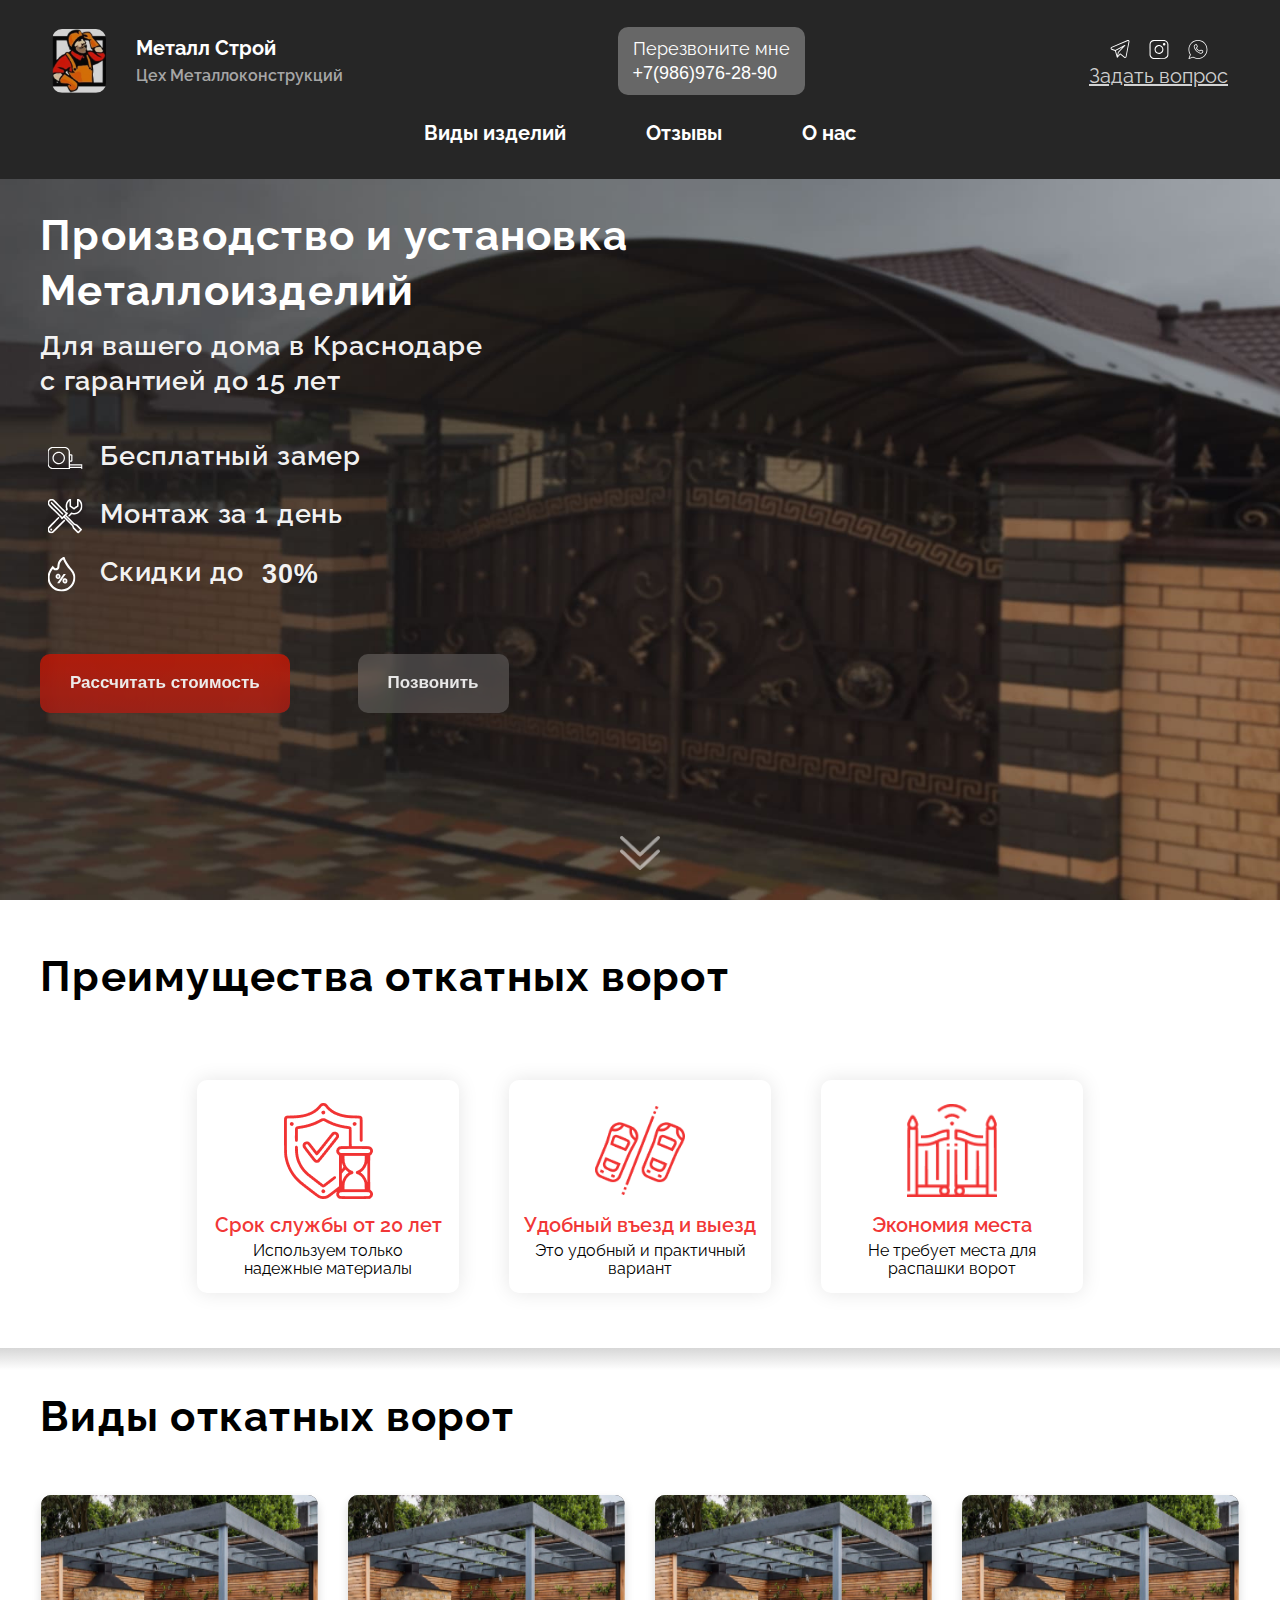
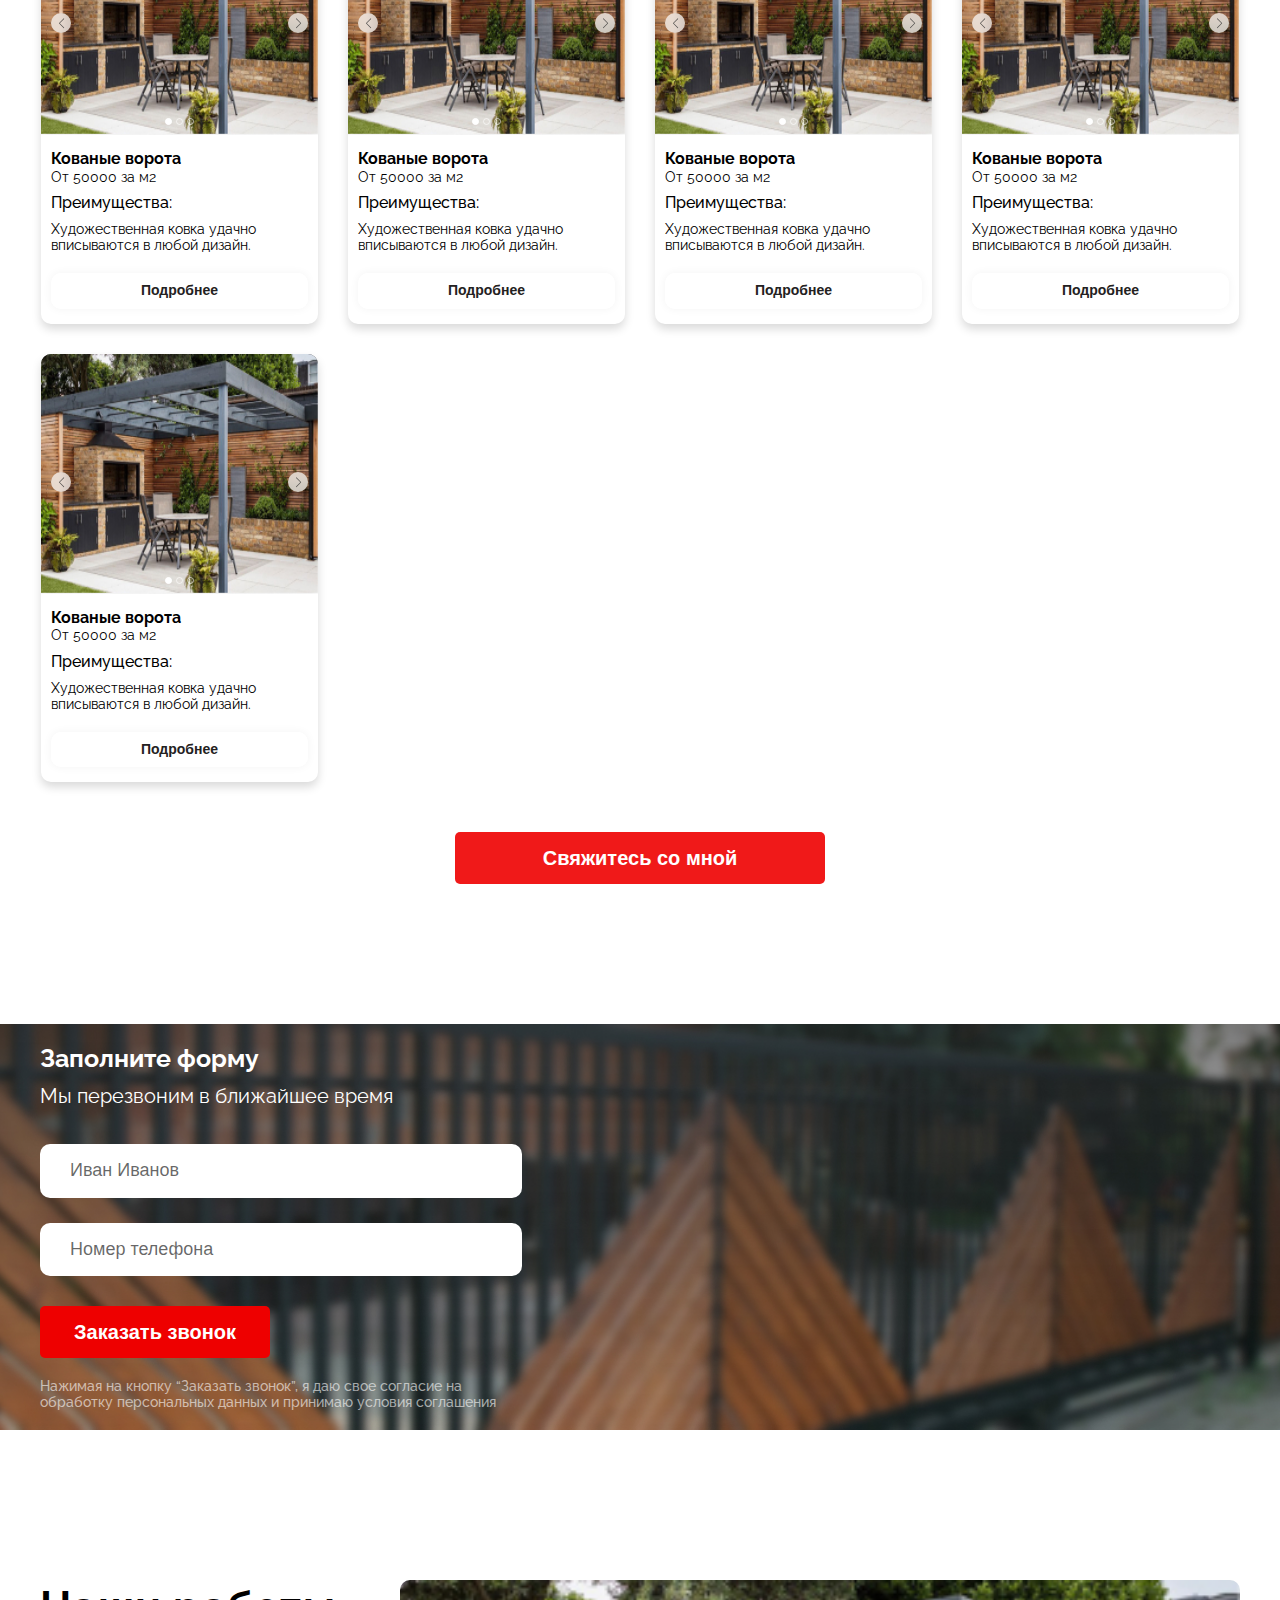
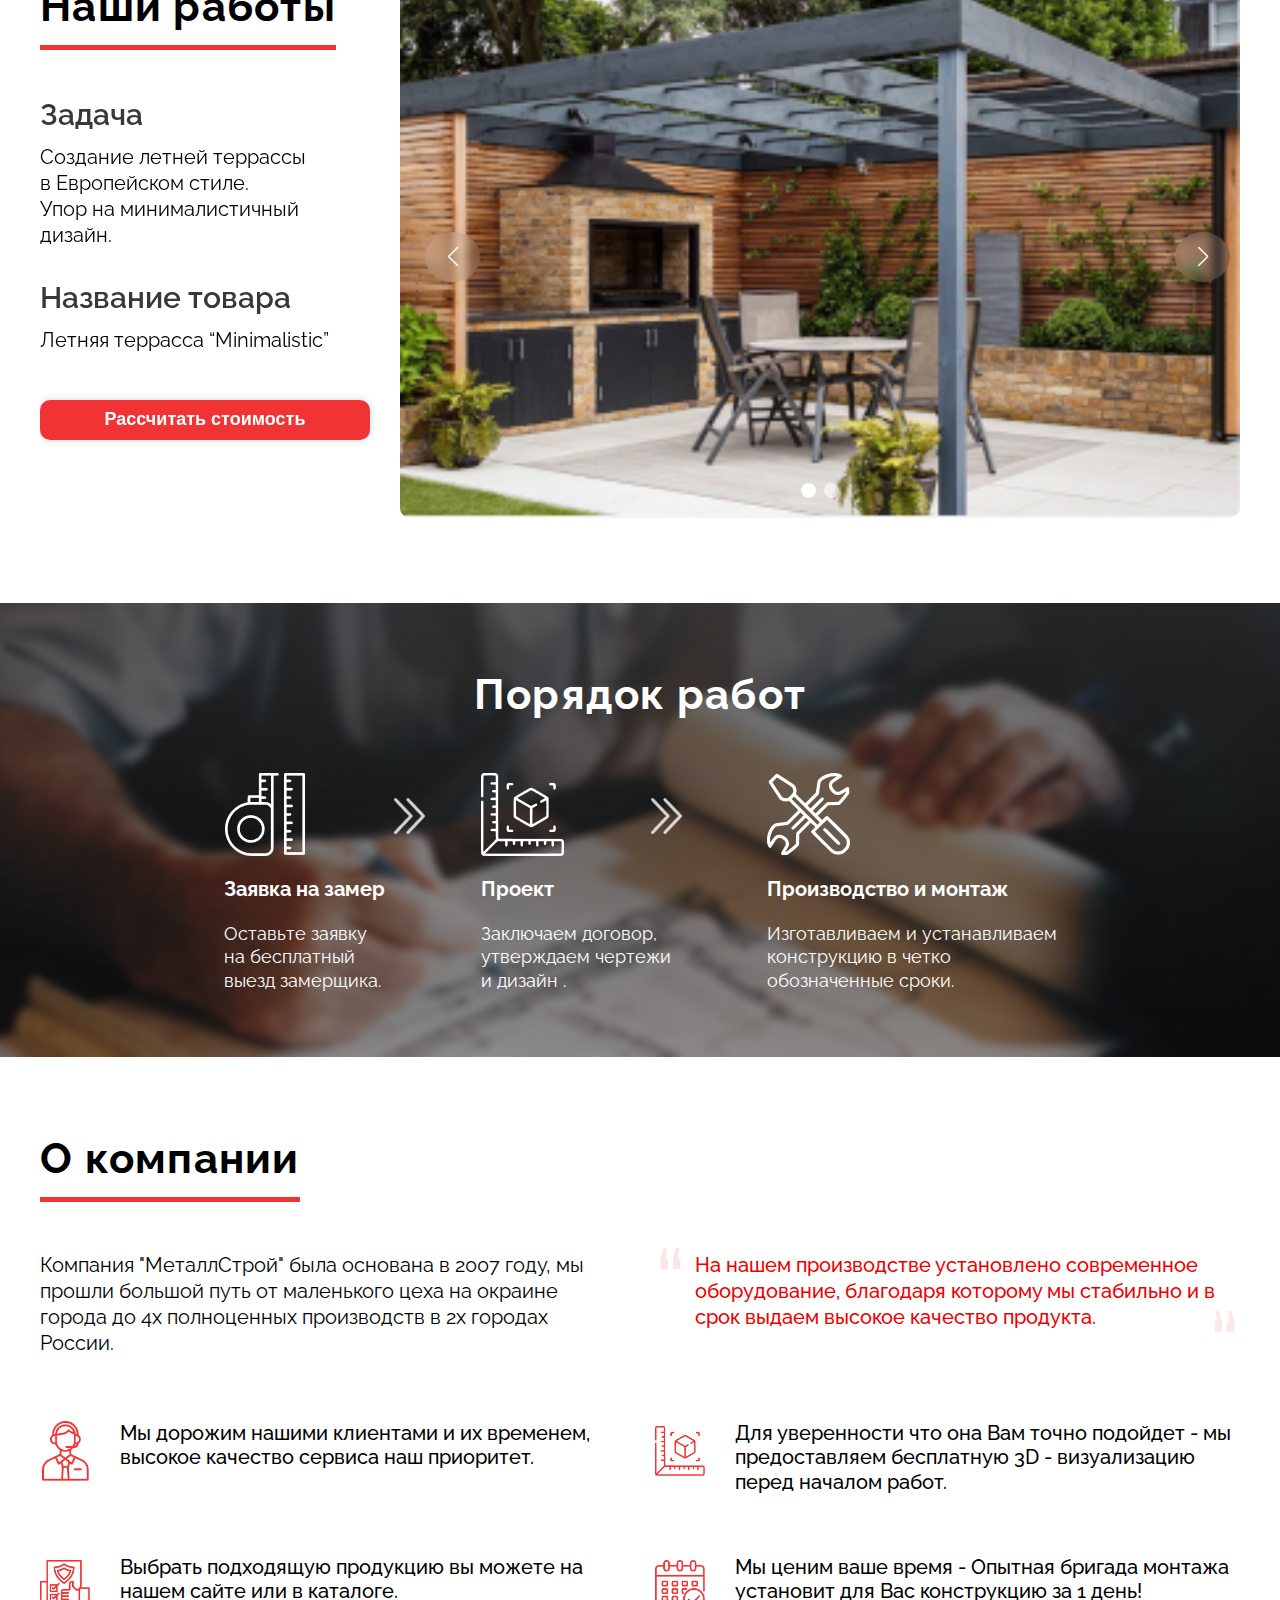
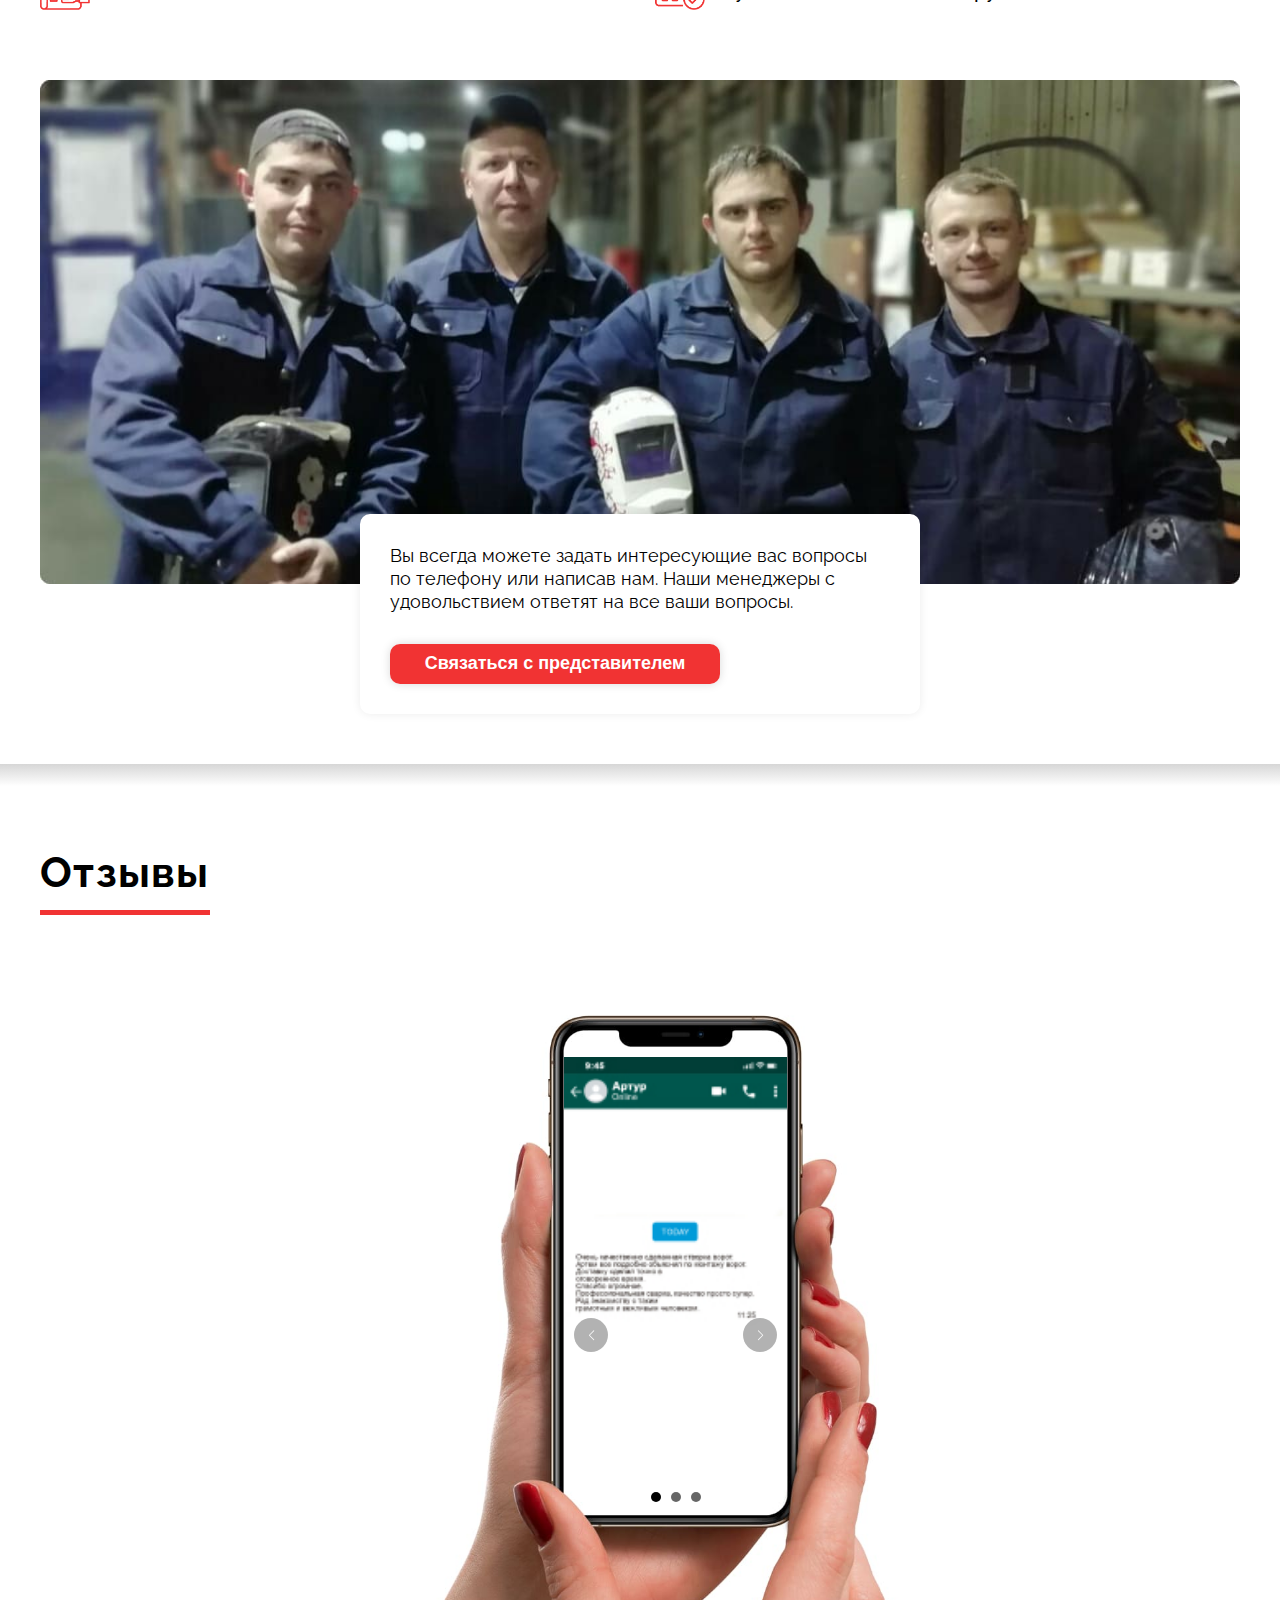
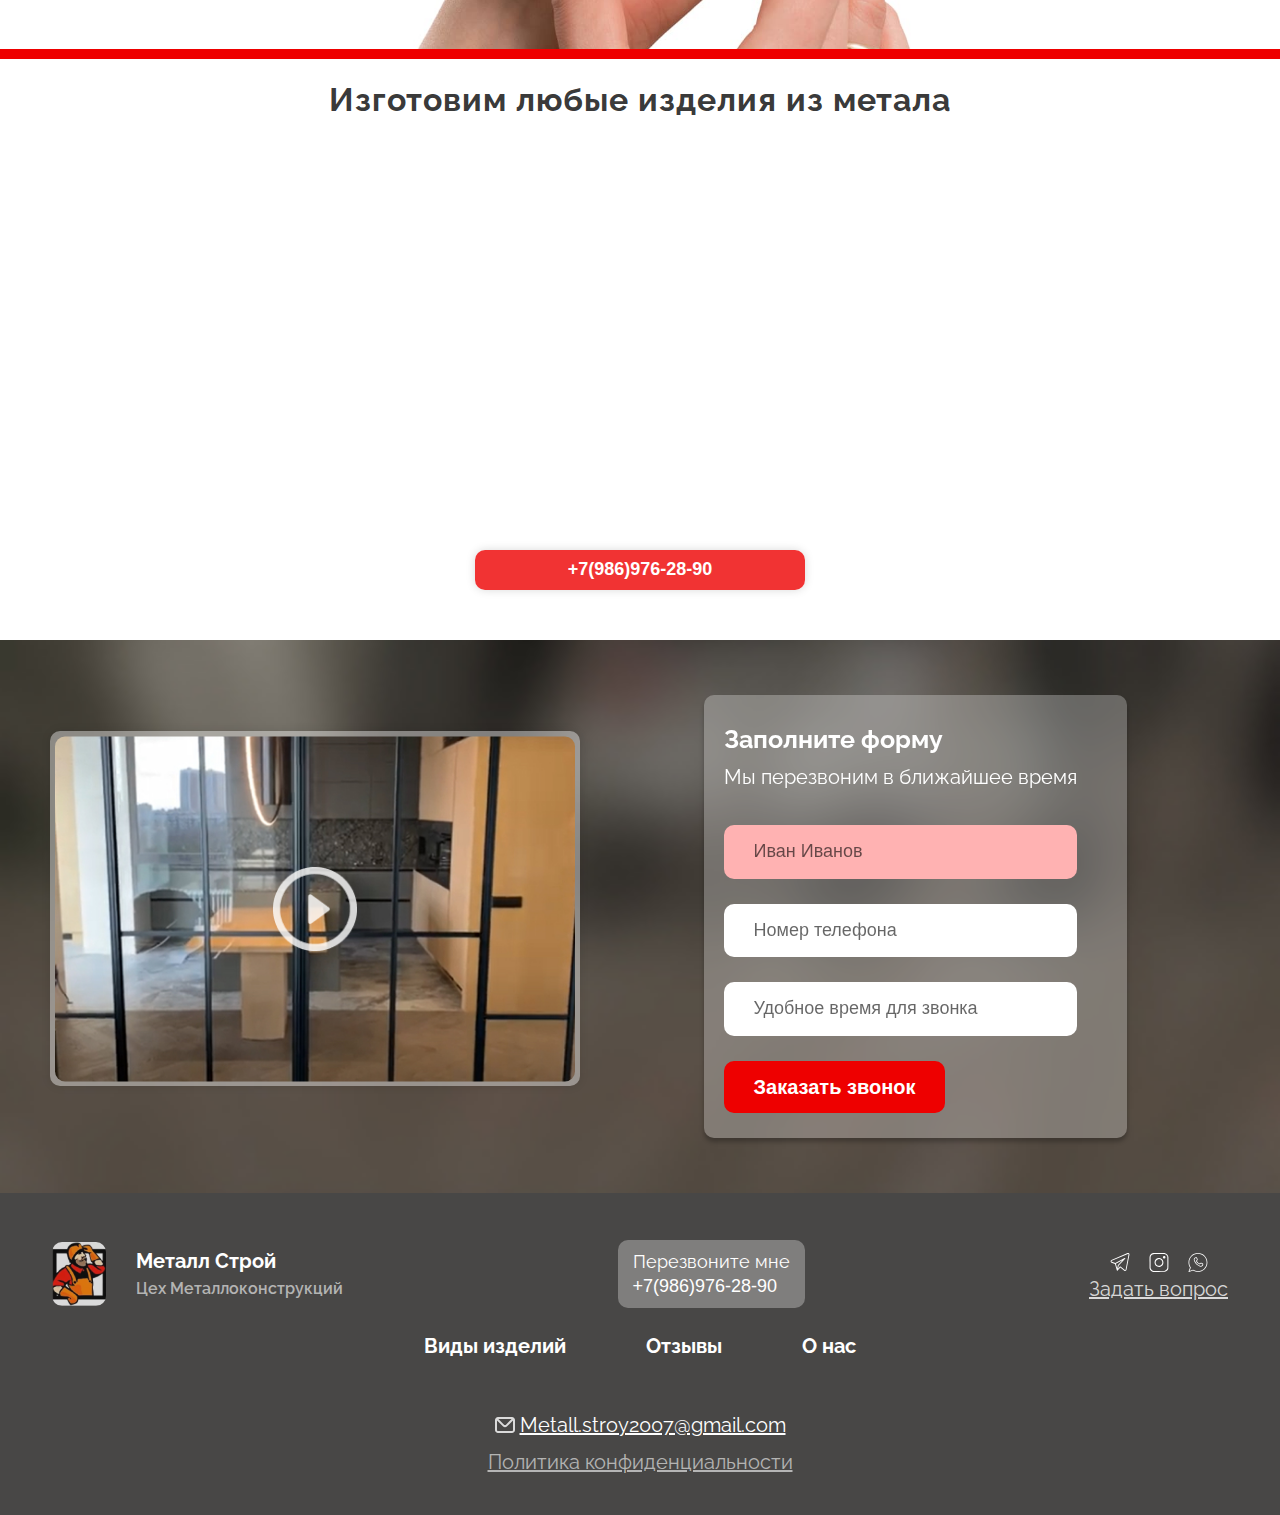
==== secondary.html @ 180f5c26 "seondary page layout; prefixes for all brawsers; @support for backdrop-filter" ====
<!DOCTYPE html>
<html lang="ru">

<head>
    <meta charset="UTF-8">
    <meta http-equiv="X-UA-Compatible" content="IE=edge">
    <meta name="viewport" content="width=device-width, initial-scale=1.0">
    <title>Откатные ворота | Цех Металлоконструкций </title>
    <link rel="preconnect" href="https://fonts.googleapis.com">
    <link rel="preconnect" href="https://fonts.gstatic.com" crossorigin>
    <link href="https://fonts.googleapis.com/css2?family=Raleway:wght@400;500;600;700&display=swap" rel="stylesheet">
    <link rel="stylesheet" href="styles/app.css">
    <link rel="stylesheet" href="styles/swiper-bundle.min.css">
    <link rel="stylesheet" href="styles/slider.css">
    <link rel="stylesheet" href="styles/mobile.css" media="screen and (min-width:476px)">
    <link rel="stylesheet" href="styles/tablet.css" media="screen and (min-width:768px)">
    <link rel="stylesheet" href="styles/large.css" media="screen and (min-width:1300px)">
</head>

<body>
    <header class="header">
        <div class="nav-wr">
            <a href="/" class="logo">
                <img src="pics/logo.png" alt="Металл Строй">
                <p class="descr">
                    <span>Металл Строй</span>
                    <small>Цех Металлоконструкций </small>
                </p>
            </a>
            <div class="social">
                <div class="social__box">
                    <a href="/" class="social__link social__link--tg">Telegram</a>
                    <a href="/" class="social__link social__link--insta">Instagram</a>
                    <a href="/" class="social__link social__link--wa">WhatsApp</a>
                </div>
                <a class="social__ques open-popup" data-popup="popup__connect">Задать вопрос</a>
            </div>
            <div class="call">
                <a class="call_back open-popup" data-popup="popup__call"> Перезвоните мне</a>
                <a href="tel:79869762890" class="call__tel">+7(986)976-28-90</a>
            </div>
            <button class="header__burger burger">
                menu
                <img src="pics/icons/other/burger.png" alt="menu">
            </button>
            <nav class="header__nav nav">
                <ul class="nav__menu">
                    <li class="nav__item--has-children">
                        <a>Виды изделий</a>
                        <ul class="nav__submenu">
                            <li><a href="">Кованые ворота</a></li>
                            <li><a href="">Перила</a></li>
                            <li><a href="">Откатные ворота</a></li>
                            <li><a href="">Навесы</a></li>
                            <li><a href="">Распашные ворота</a></li>
                            <li><a href="">Беседки и террасы</a></li>
                        </ul>
                    </li>
                    <li><a href="#reviews">Отзывы</a></li>
                    <li><a href="#about">О нас</a></li>
                </ul>

            </nav>
        </div>

    </header>
    <main>
        <!-- INTRO -->
        <section class="intro">
            <div class="container">
                <h1 class="main-title">
                    Производство и установка <br> Металлоизделий
                </h1>
                <h2 class="intro__desc">Для вашего дома в Краснодаре <br> c гарантией до 15 лет </х2>
                    <ul class="intro__list">
                        <li class="intro__item">Бесплатный замер</li>
                        <li class="intro__item">Монтаж за 1 день</li>
                        <li class="intro__item">Скидки до <span class="bigger">30%</span></li>
                    </ul>
                    <div class="intro__btns">
                        <button class="intro__btn btn grad-btn open-popup" data-popup="popup__cost">Рассчитать стоимость</button>
                        <button class="intro__btn btn grad-btn grad-btn--grey open-popup" data-popup="popup__call">Позвонить</button>
                    </div>
            </div>
            <a href="#sec-adv" class="intro__down">
                down
                <img src="pics/icons/other/down.png" alt="scroll">
            </a>
        </section>
        <!-- INTRO -->
        <!-- ADVANTAGES -->
        <section class="sec-adv" id="sec-adv">
            <div class="container">
                <h2 class="sec-adv__title">
                    Преимущества откатных ворот
                </h2>
                <ul class="sec-adv__list">
                    <li class="sec-adv__item">
                        <h3 class="sec-adv__subtitle">Срок службы от 20 лет</h3>
                        <p class="sec-adv__text">Используем только надежные материалы</p>
                    </li>
                    <li class="sec-adv__item">
                        <h3 class="sec-adv__subtitle">Удобный въезд и выезд</h3>
                        <p class="sec-adv__text">Это удобный и практичный вариант</p>
                    </li>
                    <li class="sec-adv__item">
                        <h3 class="sec-adv__subtitle">Экономия места</h3>
                        <p class="sec-adv__text">Не требует места для распашки ворот</p>
                    </li>
                </ul>
            </div>
        </section>
        <div class="grad-shadow"></div>
        <!-- ADVANTAGES -->

        <!-- KINDS -->
        <section class="kind kind--sec" id="kinds">
            <div class="container">
                <h2 class="kind--sec__title">Виды откатных ворот</h2>
                <div class="kind__list kind__list--sec">
                    <div class="kind__item kind__item--sec">
                        <div class="swiper kind__img gallery__slider">
                            <div class="swiper-wrapper">
                                <div class="swiper-slide gallery__item">
                                    <img src="pics/works/work-1.jpg" alt="Летняя террасса “Minimalistic”">
                                </div>
                                <div class="swiper-slide gallery__item">
                                    <img src="pics/works/work-1.jpg" alt="Летняя террасса “Minimalistic”">
                                </div>
                                <div class="swiper-slide gallery__item">
                                    <img src="pics/works/work-1.jpg" alt="Летняя террасса “Minimalistic”">
                                </div>
                            </div>
                            <div class="swiper-pagination gallery__pag"></div>

                            <div class="swiper-button-prev gallery__prev"></div>
                            <div class="swiper-button-next gallery__next"></div>
                        </div>
                        <div class="kind__item-body">
                            <h3 class="kind__title">
                                Кованые ворота
                                <br> <span class="light"> От 50000 за м2 </span>
                            </h3>

                            <div class="kind__adv">
                                <span>Преимущества: </span>
                                <p class="kind__desc">Художественная ковка удачно <br> вписываются в любой дизайн.</p>
                            </div>
                            <button class="kind__btn btn btn--small btn--white">Подробнее</button>
                        </div>
                    </div>
                    <div class="kind__item kind__item--sec">
                        <div class="swiper kind__img gallery__slider">
                            <div class="swiper-wrapper">
                                <div class="swiper-slide gallery__item">
                                    <img src="pics/works/work-1.jpg" alt="Летняя террасса “Minimalistic”">
                                </div>
                                <div class="swiper-slide gallery__item">
                                    <img src="pics/works/work-1.jpg" alt="Летняя террасса “Minimalistic”">
                                </div>
                                <div class="swiper-slide gallery__item">
                                    <img src="pics/works/work-1.jpg" alt="Летняя террасса “Minimalistic”">
                                </div>
                            </div>
                            <div class="swiper-pagination gallery__pag"></div>

                            <div class="swiper-button-prev gallery__prev"></div>
                            <div class="swiper-button-next gallery__next"></div>
                        </div>
                        <div class="kind__item-body">
                            <h3 class="kind__title">
                                Кованые ворота
                                <br> <span class="light"> От 50000 за м2 </span>
                            </h3>

                            <div class="kind__adv">
                                <span>Преимущества: </span>
                                <p class="kind__desc">Художественная ковка удачно <br> вписываются в любой дизайн.</p>
                            </div>
                            <button class="kind__btn btn btn--small btn--white">Подробнее</button>
                        </div>
                    </div>
                    <div class="kind__item kind__item--sec">
                        <div class="swiper kind__img gallery__slider">
                            <div class="swiper-wrapper">
                                <div class="swiper-slide gallery__item">
                                    <img src="pics/works/work-1.jpg" alt="Летняя террасса “Minimalistic”">
                                </div>
                                <div class="swiper-slide gallery__item">
                                    <img src="pics/works/work-1.jpg" alt="Летняя террасса “Minimalistic”">
                                </div>
                                <div class="swiper-slide gallery__item">
                                    <img src="pics/works/work-1.jpg" alt="Летняя террасса “Minimalistic”">
                                </div>
                            </div>
                            <div class="swiper-pagination gallery__pag"></div>

                            <div class="swiper-button-prev gallery__prev"></div>
                            <div class="swiper-button-next gallery__next"></div>
                        </div>
                        <div class="kind__item-body">
                            <h3 class="kind__title">
                                Кованые ворота
                                <br> <span class="light"> От 50000 за м2 </span>
                            </h3>

                            <div class="kind__adv">
                                <span>Преимущества: </span>
                                <p class="kind__desc">Художественная ковка удачно <br> вписываются в любой дизайн.</p>
                            </div>
                            <button class="kind__btn btn btn--small btn--white">Подробнее</button>
                        </div>
                    </div>
                    <div class="kind__item kind__item--sec">
                        <div class="swiper kind__img gallery__slider">
                            <div class="swiper-wrapper">
                                <div class="swiper-slide gallery__item">
                                    <img src="pics/works/work-1.jpg" alt="Летняя террасса “Minimalistic”">
                                </div>
                                <div class="swiper-slide gallery__item">
                                    <img src="pics/works/work-1.jpg" alt="Летняя террасса “Minimalistic”">
                                </div>
                                <div class="swiper-slide gallery__item">
                                    <img src="pics/works/work-1.jpg" alt="Летняя террасса “Minimalistic”">
                                </div>
                            </div>
                            <div class="swiper-pagination gallery__pag"></div>

                            <div class="swiper-button-prev gallery__prev"></div>
                            <div class="swiper-button-next gallery__next"></div>
                        </div>
                        <div class="kind__item-body">
                            <h3 class="kind__title">
                                Кованые ворота
                                <br> <span class="light"> От 50000 за м2 </span>
                            </h3>

                            <div class="kind__adv">
                                <span>Преимущества: </span>
                                <p class="kind__desc">Художественная ковка удачно <br> вписываются в любой дизайн.</p>
                            </div>
                            <button class="kind__btn btn btn--small btn--white">Подробнее</button>
                        </div>
                    </div>
                    <div class="kind__item kind__item--sec">
                        <div class="swiper kind__img gallery__slider">
                            <div class="swiper-wrapper">
                                <div class="swiper-slide gallery__item">
                                    <img src="pics/works/work-1.jpg" alt="Летняя террасса “Minimalistic”">
                                </div>
                                <div class="swiper-slide gallery__item">
                                    <img src="pics/works/work-1.jpg" alt="Летняя террасса “Minimalistic”">
                                </div>
                                <div class="swiper-slide gallery__item">
                                    <img src="pics/works/work-1.jpg" alt="Летняя террасса “Minimalistic”">
                                </div>
                            </div>
                            <div class="swiper-pagination gallery__pag"></div>

                            <div class="swiper-button-prev gallery__prev"></div>
                            <div class="swiper-button-next gallery__next"></div>
                        </div>
                        <div class="kind__item-body">
                            <h3 class="kind__title">
                                Кованые ворота
                                <br> <span class="light"> От 50000 за м2 </span>
                            </h3>

                            <div class="kind__adv">
                                <span>Преимущества: </span>
                                <p class="kind__desc">Художественная ковка удачно <br> вписываются в любой дизайн.</p>
                            </div>
                            <button class="kind__btn btn btn--small btn--white">Подробнее</button>
                        </div>
                    </div>
                </div>
                <button class="kind__contact btn btn--norm open-popup" data-popup="popup__call">Свяжитесь со мной</button>
            </div>
        </section>
        <!-- KINDS -->
        <!--  SEP FORM -->
        <section class="sep-form">
            <div class="container">
                <form class="sep-form__cont">
                    <h3 class="form__title">Заполните форму</h3>
                    <p class="form__subtitle">Мы перезвоним в ближайшее время</p>
                    <div class="form__input-box">
                        <div class="form__input-wr">
                            <input type="text" placeholder="Иван Иванов">
                        </div>
                        <div class="form__input-wr">
                            <input type="text" placeholder="Номер телефона">
                        </div>
                    </div>
                    <button type="submit" class="form__submit btn btn--norm sep-form__btn">Заказать звонок</button>
                    <p class="form__agreement">
                        Нажимая на кнопку “Заказать звонок”, я даю свое согласие на обработку персональных данных и принимаю условия соглашения
                    </p>
                </form>
            </div>
        </section>
        <!-- SEP  FORM -->
        <!-- WORKS -->
        <section class="work">
            <div class="container">
                <h2 class="work__title title--bordered">Наши работы</h2>

                <div class="swiper work__list work__slider">
                    <div class="swiper-wrapper">
                        <!-- Slides -->
                        <div class="swiper-slide work__item">
                            <div class="work__task">
                                <div class="work__subtitle">Задача</div>
                                <p class="work__text">Создание летней террассы <br> в Европейском стиле. <br> Упор на минималистичный дизайн.</p>

                                <div class="work__subtitle">Название товара</div>
                                <p class="work__text">Летняя террасса “Minimalistic”</p>
                            </div>
                            <div class="work__img">
                                <img src="pics/works/work-1.jpg" alt="Летняя террасса “Minimalistic”">
                            </div>

                            <button class="work_calc btn btn--small  open-popup" data-popup="popup__cost">Рассчитать стоимость</button>
                        </div>

                        <div class="swiper-slide work__item">
                            <div class="work__task">
                                <div class="work__subtitle">Задача</div>
                                <p class="work__text">Создание летней террассы <br> в Европейском стиле. <br> Упор на минималистичный дизайн.</p>

                                <div class="work__subtitle">Название товара</div>
                                <p class="work__text">Летняя террасса “Minimalistic”</p>
                            </div>
                            <div class="work__img">
                                <img src="pics/works/work-1.jpg" alt="Летняя террасса “Minimalistic”">
                            </div>

                            <button class="work_calc btn btn--small  open-popup" data-popup="popup__cost">Рассчитать стоимость</button>
                        </div>
                    </div>

                    <div class="swiper-pagination work__pag"></div>

                    <div class="swiper-button-prev work__prev"></div>
                    <div class="swiper-button-next work__next"></div>
                </div>
            </div>
        </section>
        <!-- WORKS -->
        <!-- ORDER STEPS -->
        <section class="step">
            <div class="container">
                <h2 class="step__title">Порядок работ</h2>
                <ul class="step__list">
                    <li class="step__item">
                        <h3 class="step__subtitle">Заявка на замер</h3>
                        <p class="step__text">Оставьте заявку <br> на бесплатный <br> выезд замерщика.</p>
                    </li>
                    <li class="step__item">
                        <h3 class="step__subtitle">Проект</h3>
                        <p class="step__text">Заключаем договор, <br> утверждаем чертежи <br> и дизайн .
                        </p>
                    </li>
                    <li class="step__item">
                        <h3 class="step__subtitle">Производство и монтаж</h3>
                        <p class="step__text">Изготавливаем и устанавливаем <br> конструкцию в четко <br> обозначенные сроки.
                        </p>
                    </li>
                </ul>
            </div>
        </section>
        <!-- ORDER STEPS -->
        <!-- ABOUT -->
        <section class="about" id="about">
            <div class="container">
                <h2 class="about__title title--bordered">О компании</h2>
                <div class="about__top">
                    <p class="about__desc">
                        Компания "МеталлСтрой" была основана в 2007 году, мы прошли большой путь от маленького цеха на окраине города до 4х полноценных производств в 2х городах России.
                    </p>
                    <q class="about__quot quot">
                        На нашем производстве установлено современное оборудование, благодаря которому мы стабильно и в срок выдаем высокое качество продукта.
                    </q>
                </div>

                <ul class="about_adv__list">
                    <li class="about_adv__item">Мы дорожим нашими клиентами и их временем, высокое качество сервиса наш приоритет.</li>
                    <li class="about_adv__item">Для уверенности что она Вам точно подойдет - мы предоставляем бесплатную 3D - визуализацию перед началом работ.
                    </li>
                    <li class="about_adv__item">Выбрать подходящую продукцию вы можете на нашем сайте или в каталоге.</li>
                    <li class="about_adv__item">Мы ценим ваше время - Опытная бригада монтажа установит для Вас конструкцию за 1 день!
                    </li>
                </ul>
                <div class="about__img">
                    <img src="pics/bg/about.jpg" alt="">
                </div>
                <div class="about__ques">
                    <p>Вы всегда можете задать интересующие вас вопросы по телефону или написав нам. Наши менеджеры с удовольствием ответят на все ваши вопросы.</p>
                    <button class="about__btn btn btn--small open-popup" data-popup="popup__connect">Связаться с представителем</button>
                </div>
            </div>
        </section>
        <!-- ABOUT -->
        <div class="grad-shadow"></div>
        <!-- REVIEWS -->
        <section class="review" id="reviews">
            <div class="container">
                <h2 class="review__title title--bordered">Отзывы</h2>
            </div>
            <div class="review__box">
                <div class="swiper review__slider">
                    <div class="swiper-wrapper">
                        <!-- Slides -->
                        <div class="swiper-slide review__item">
                            <img src="pics/reviews/review-1.jpg" alt="отзыв от Артура">
                        </div>
                        <div class="swiper-slide review__item">
                            <img src="pics/reviews/review-1.jpg" alt="отзыв от Артура">
                        </div>
                        <div class="swiper-slide review__item">
                            <img src="pics/reviews/review-1.jpg" alt="отзыв от Артура">
                        </div>
                    </div>
                    <div class="swiper-pagination review__pag"></div>

                    <div class="swiper-button-prev review__prev"></div>
                    <div class="swiper-button-next review__next"></div>
                </div>
                <div class="review__cover">
                    <img src="pics/bg/review.jpg" alt="" class="review__cover-img">
                </div>
            </div>

        </section>
        <!-- REVIEWS -->
        <!-- MAP -->
        <section class="map">
            <div class="container">
                <h2 class="map__title">Изготовим любые изделия из метала
                </h2>
            </div>
            <div class="map-wr">
                <a href="tel:79869762890" class="map__tel btn btn--small">+7(986)976-28-90</a>
                <div id="map__cont" style="width: 100%; height: 500px"></div>

                <script src="http://api-maps.yandex.ru/2.1/?lang=ru_RU" type="text/javascript"></script>
                <script type="text/javascript">
                    ymaps.ready(init);

                    function init() {
                        var myMap = new ymaps.Map("map__cont", {
                            center: [45.035470, 38.975313],
                            zoom: 12,
                            controls: []
                        });

                        var myGeoObjects = [];
                        myGeoObjects = new ymaps.Placemark([45.035470, 38.975313], {
                            balloonContentBody: false,
                        }, {
                            iconLayout: 'default#image',
                            iconImageHref: 'pics/icons/other/point.png',
                            iconImageSize: [42, 50],
                            iconImageOffset: [-25, -70]
                        });

                        var clusterer = new ymaps.Clusterer({
                            clusterDisableClickZoom: false,
                            clusterOpenBalloonOnClick: false,
                        });

                        clusterer.add(myGeoObjects);
                        myMap.geoObjects.add(clusterer);
                        myMap.behaviors.disable('scrollZoom');

                    }
                </script>
            </div>
        </section>
        <!-- MAP -->
        <!-- FEEDBACK -->
        <section class="feedback">
            <div class="container">
                <div class="feedback__inner">
                    <div class="feedback__video" data-src="8nsFqfpcVL4">
                        <div class="feedback__video-cover"></div>
                        <div class="feedback__video_play">
                            <img src="pics/icons/other/play.png" alt="играть">
                        </div>
                    </div>
                    <form class="feedback__form form">
                        <h3 class="form__title">Заполните форму</h3>
                        <p class="form__subtitle">Мы перезвоним в ближайшее время</p>
                        <div class="form__input-box">
                            <div class="form__input-wr">
                                <input type="text" placeholder="Иван Иванов" class="error-input">
                            </div>
                            <div class="form__input-wr">
                                <input type="text" placeholder="Номер телефона">
                            </div>
                            <div class="form__input-wr">
                                <input type="text" placeholder="Удобное время для звонка">
                            </div>
                        </div>
                        <button type="submit" class="form__submit btn btn--red">Заказать звонок</button>
                    </form>
                </div>
            </div>
        </section>
        <!-- FEEDBACK -->
    </main>
    <footer class="footer">
        <div class="nav-wr">
            <a href="/" class="logo">
                <img src="pics/logo.png" alt="Металл Строй">
                <p class="descr">
                    <span>Металл Строй</span>
                    <small>Цех Металлоконструкций </small>
                </p>
            </a>
            <div class="social">
                <div class="social__box">
                    <a href="/" class="social__link social__link--tg">Telegram</a>
                    <a href="/" class="social__link social__link--insta">Instagram</a>
                    <a href="/" class="social__link social__link--wa">WhatsApp</a>
                </div>
                <a class="social__ques open-popup" data-popup="popup__connect">Задать вопрос</a>
            </div>
            <div class="call">
                <a class="call_back open-popup" data-popup="popup__call"> Перезвоните мне</a>
                <a href="tel:79869762890" class="call__tel">+7(986)976-28-90</a>
            </div>
            <button class="footer__burger burger">
                menu
                <img src="pics/icons/other/burger.png" alt="menu">
            </button>
            <nav class="footer__nav nav">
                <ul class="nav__menu">
                    <li class="nav__item--has-children">
                        <a>Виды изделий</a>
                        <ul class="nav__submenu">
                            <li><a href="">Кованые ворота</a></li>
                            <li><a href="">Перила</a></li>
                            <li><a href="">Откатные ворота</a></li>
                            <li><a href="">Навесы</a></li>
                            <li><a href="">Распашные ворота</a></li>
                            <li><a href="">Беседки и террасы</a></li>
                        </ul>
                    </li>
                    <li><a href="#reviews">Отзывы</a></li>
                    <li><a href="#about">О нас</a></li>
                </ul>

            </nav>
        </div>
        <div class="add-info">
            <a href="mailto:metall.stroy2007@gmail.com" class="add-info__mail">Metall.stroy2007@gmail.com</a>
            <a href="#" class="add-info__pol">Политика конфиденциальности</a>
        </div>
    </footer>

    <!-- POPUPS -->
    <div class="popup-overlay"></div>
    <!-- POPUP CALL -->
    <div class="popup popup__call">
        <div class="popup__body">
            <button class="popup__close">close</button>
            <form class="form">
                <h3 class="form__title">Заполните форму</h3>
                <p class="form__subtitle">Мы скоро свяжемся с вами.</p>
                <div class="form__input-box">
                    <div class="form__input-wr">
                        <input type="text" placeholder="Иван Иванов" class="error-input">
                    </div>
                    <div class="form__input-wr">
                        <input type="text" placeholder="Номер телефона">
                    </div>
                    <div class="form__input-wr">
                        <input type="text" placeholder="Удобное время для звонка">
                    </div>
                </div>
                <button type="submit" class="form__submit btn btn--red">Заказать звонок</button>
            </form>
        </div>
    </div>
    <!-- POPUP CALL -->
    <!-- POPUP CONNECT -->
    <div class="popup popup__connect">
        <div class="popup__body">
            <button class="popup__close">close</button>
            <form class="form">
                <h3 class="form__title">Заполните форму</h3>
                <p class="form__subtitle">Мы скоро свяжемся с вами.</p>
                <div class="form__input-box">
                    <div class="form__input-wr">
                        <input type="text" placeholder="Иван Иванов" class="error-input">
                    </div>
                    <div class="form__input-wr">
                        <input type="text" placeholder="Номер телефона">
                    </div>
                </div>
                <button type="submit" class="form__submit btn btn--red">Свяжитесь со мной</button>
            </form>
        </div>
    </div>
    <!-- POPUP CONNECT -->
    <!-- POPUP COST -->
    <div class="popup popup__cost">
        <div class="popup__body">
            <button class="popup__close">close</button>
            <form class="form">
                <h3 class="form__title">Заполните форму</h3>
                <p class="form__subtitle">Мы скоро свяжемся с вами.</p>
                <div class="form__input-box">
                    <div class="form__input-wr">
                        <input type="text" placeholder="Иван Иванов" class="error-input">
                    </div>
                    <div class="form__input-wr">
                        <input type="text" placeholder="Номер телефона">
                    </div>
                </div>
                <button type="submit" class="form__submit btn btn--red">Рассчитать стоимость</button>
            </form>
        </div>
    </div>
    <!-- POPUP COST -->
    <!-- POPUPS -->
    <!-- slider -->
    <script src="scripts/swiper-bundle.min.js"></script>
    <script src="scripts/app.js"></script>
    <!-- slider -->
</body>

</html>
---- styles/app.css ----
/*
* Prefixed by https://autoprefixer.github.io
* PostCSS: v8.3.6,
* Autoprefixer: v10.3.1
* Browsers: last 4 version
*/

@import url(buttons.css);
*,
*::after,
*::before {
    position: relative;
    -webkit-box-sizing: border-box;
    box-sizing: border-box;
    margin: 0;
    padding: 0;
}

html,
body {
    font: 400 normal 13px/110% 'Raleway', sans-serif;
    color: var(--black);
    scroll-behavior: smooth;
    min-width: 300px;
}

a {
    text-decoration: none;
    cursor: pointer;
}

button {
    background: none;
    border: none;
    cursor: pointer;
}

ul li,
ol li {
    list-style: none;
}

img {
    width: 100%;
}

h1,
h2 {
    font-weight: bold;
    font-size: 20px;
    line-height: 23px;
    letter-spacing: 0.03em;
}

.container {
    max-width: 1250px;
    width: 100%;
    padding: 0 25px;
    margin: 0 auto;
}

.scale:hover,
.kind__item:not(.kind__item--sec):hover {
    -webkit-transform: scale(1.02);
    -ms-transform: scale(1.02);
    transform: scale(1.02);
}

.btn:hover,
.btn--scale:hover {
    -webkit-transform: scale(1.04);
    -ms-transform: scale(1.04);
    transform: scale(1.04)
}

.title--white {
    color: var(--white);
}

.title--bordered {
    margin: 0 -25px 20px;
    padding: 0 0 10px 25px;
    border-bottom: 2px solid rgba(238, 0, 0, 0.8);
}

input {
    display: block;
    width: 100%;
    padding: 10px 13px;
    background-color: var(--white);
    border: none;
    border-radius: 10px;
    color: var(--black);
    font-weight: inherit;
    font-size: inherit;
    line-height: inherit;
}

::-webkit-input-placeholder {
    color: rgba(0, 0, 0, 0.6);
}

::-moz-placeholder {
    color: rgba(0, 0, 0, 0.6);
}

:-ms-input-placeholder {
    color: rgba(0, 0, 0, 0.6);
}

::-ms-input-placeholder {
    color: rgba(0, 0, 0, 0.6);
}

::placeholder {
    color: rgba(0, 0, 0, 0.6);
}

.error-input {
    background: -webkit-gradient(linear, left bottom, left top, from(rgba(255, 0, 0, 0.3)), to(rgba(255, 0, 0, 0.3))), #FFFFFF;
    background: -o-linear-gradient(bottom, rgba(255, 0, 0, 0.3), rgba(255, 0, 0, 0.3)), #FFFFFF;
    background: linear-gradient(0deg, rgba(255, 0, 0, 0.3), rgba(255, 0, 0, 0.3)), #FFFFFF;
}

.form {
    color: var(--white);
    padding: 10px;
    background: rgba(255, 255, 255, 0.27);
    -webkit-box-shadow: 0px 4px 4px rgba(0, 0, 0, 0.25);
    box-shadow: 0px 4px 4px rgba(0, 0, 0, 0.25);
    -webkit-backdrop-filter: blur(15px);
    backdrop-filter: blur(15px);
    border-radius: 10px;
}

.form__title {
    line-height: 20px;
    margin-bottom: 3px;
}

.form__input-box {
    margin: 20px 0
}

.form__input-wr {
    margin-bottom: 10px;
}

.form__agreement {
    font-weight: 500;
    font-size: 12px;
    line-height: 14px;
    color: rgba(255, 255, 255, 0.6);
}

.nav-wr {
    display: -webkit-box;
    display: -ms-flexbox;
    display: flex;
    -ms-flex-wrap: wrap;
    flex-wrap: wrap;
    -webkit-box-pack: justify;
    -ms-flex-pack: justify;
    justify-content: space-between;
    -webkit-box-align: center;
    -ms-flex-align: center;
    align-items: center;
    max-width: 1230px;
    margin: 0 auto
}

.grad-shadow {
    display: block;
    width: 100%;
    height: 22px;
    background: -webkit-gradient(linear, left top, left bottom, from(#353535), to(rgba(225, 220, 220, 0)));
    background: -o-linear-gradient(top, #353535 0%, rgba(225, 220, 220, 0) 100%);
    background: linear-gradient(180deg, #353535 0%, rgba(225, 220, 220, 0) 100%);
    opacity: 0.2;
    -webkit-transform: matrix(-1, 0, 0, 1, 0, 0);
    -ms-transform: matrix(-1, 0, 0, 1, 0, 0);
    transform: matrix(-1, 0, 0, 1, 0, 0);
}


/* header */

.header {
    background-color: rgba(0, 0, 0, 0.85);
    padding: 15px 0 0;
}

.logo {
    display: -webkit-box;
    display: -ms-flexbox;
    display: flex;
    -webkit-box-align: center;
    -ms-flex-align: center;
    align-items: center;
    margin-left: 10px;
    max-width: 70%;
}

.logo img {
    border-radius: 10px;
    display: block;
    width: 25px;
    margin-right: 5px;
}

.logo span {
    font-weight: bold;
    font-size: 15px;
    line-height: 18px;
    color: var(--white);
    display: block;
}

.logo small {
    font-weight: 600;
    font-size: 10px;
    line-height: 12px;
    color: rgba(255, 255, 255, 0.6);
}

.social {
    margin: 0 25px 10px 5px;
}

.social__link {
    font-size: 0;
    display: inline-block;
    width: 15px;
    height: 15px;
    margin: 0 7px;
    background-repeat: no-repeat;
}

.social__link--tg {
    background-image: url(../pics/icons/social/tg.svg);
}

.social__link--insta {
    background-image: url(../pics/icons/social/insta.svg);
}

.social__link--wa {
    background-image: url(../pics/icons/social/wa.svg);
}

.social__link {
    background-size: contain;
}

.social__ques {
    -webkit-text-decoration-line: underline;
    text-decoration-line: underline;
    color: rgba(255, 255, 255, 0.8);
}

.call {
    margin: 5px 20px 5px 40px;
    width: calc(60% - 60px);
    color: var(--white);
}

.call a {
    color: inherit;
}

.call a:hover {
    -webkit-transform: var(--scale);
    -ms-transform: var(--scale);
    transform: var(--scale);
}

.call_back {
    display: none;
}

.call__tel {
    padding: 5px;
    display: inline-block;
    font-family: sans-serif;
    background: rgba(255, 255, 255, 0.3);
    border-radius: 10px;
}

.burger {
    padding: 16px 32px;
    font-size: 0;
    background: none;
    border: none;
}

.burger:hover,
.burger--active {
    background: #5B5B5B;
    border-radius: 5px 0px 0px 0px;
    -webkit-transition: var(--transition);
    -o-transition: var(--transition);
    transition: var(--transition);
}

.footer__burger:hover,
.footer__burger.burger--active {
    border-radius: 0px 0px 0px 5px;
}

.burger img {
    width: 40px;
}

.nav {
    position: absolute;
    width: 100%;
    top: 100%;
    left: 0;
    visibility: hidden;
    opacity: 0;
    z-index: -2;
    -webkit-transition: var(--transition);
    -o-transition: var(--transition);
    transition: var(--transition);
}

.footer__nav {
    top: -80px;
}

.nav--shown {
    visibility: visible;
    opacity: 1;
    z-index: 10;
}

.nav__menu>li:not(.nav__item--has-children) {
    display: none;
}

.nav__menu a {
    background: #9F9F9F;
    border-radius: 5px;
    color: inherit;
    padding: 7px;
    display: block;
    width: 100%;
}

.nav__item--has-children>a {
    display: none;
}

.nav__submenu li {
    padding: 5px 7.5px 5px;
    font-weight: 500;
    font-size: 12px;
    line-height: 14px;
    color: #FFFFFF;
    display: inline-block;
    width: 50%;
    text-align: center;
}

.nav__submenu li:hover {
    -webkit-transform: scale(1.02);
    -ms-transform: scale(1.02);
    transform: scale(1.02);
}

.nav__submenu {
    padding: 5px 10px;
    font-size: 0;
    background: rgba(91, 91, 91, 0.96);
    -webkit-backdrop-filter: blur(4px);
    backdrop-filter: blur(4px);
}


/* introduction */

.intro {
    padding: 30px 0 80px;
    background: var(--grey) url(../pics/bg/mobile/intro.jpg) center/cover no-repeat;
    color: var(--white);
    min-height: calc(100vh - 107px);
}

.main-title {
    margin-bottom: 10px;
}

.intro__desc {
    font-weight: 600;
    font-size: 15px;
    line-height: 18px;
    letter-spacing: 0.03em;
    color: rgba(255, 255, 255, 0.95);
    margin-bottom: 35px;
}

.intro__list {
    margin: 35px 0 45px;
}

.intro__item {
    margin-bottom: 8px;
}

.intro__item::before {
    content: "";
    display: inline-block;
    vertical-align: middle;
    margin-right: 10px;
    -webkit-transform: scale(0.7);
    -ms-transform: scale(0.7);
    transform: scale(0.7);
    width: 36px;
    height: 36px;
    background-repeat: no-repeat;
    background-position: left center;
}

.intro__list li:nth-of-type(1)::before {
    background-image: url(../pics/icons/intro/measure.svg);
}

.intro__list li:nth-of-type(2)::before {
    background-image: url(../pics/icons/intro/set.svg);
}

.intro__list li:nth-of-type(3)::before {
    background-image: url(../pics/icons/intro/sale.svg);
}

.intro__item::before {
    background-size: contain;
}

.bigger {
    font-weight: 600;
    font-size: 15px;
    font-family: sans-serif;
}

.intro__btns {}

.intro__btn {
    width: 100%;
    max-width: 100%;
    margin: 10px 0;
    font-size: 14px;
}

.intro__down {
    font-size: 0;
    display: inline-block;
    position: absolute;
    left: 50%;
    -webkit-transform: translateX(-50%);
    -ms-transform: translateX(-50%);
    transform: translateX(-50%);
    bottom: 10px;
    width: 30px;
}


/* kind */

.kind {
    padding: 30px 0;
}

.kind__list {
    justify-items: center;
    -webkit-box-pack: center;
    -ms-flex-pack: center;
    justify-content: center;
}

.kind__item {
    display: block;
    margin: 20px auto;
    min-width: 225px;
    max-width: 315px;
    width: 100%;
    background: #FFFFFF;
    -webkit-box-shadow: 0px 5px 10px rgba(0, 0, 0, 0.15);
    box-shadow: 0px 5px 10px rgba(0, 0, 0, 0.15);
    border-radius: 10px;
    overflow: hidden;
    cursor: pointer;
    -webkit-transition: var(--transition);
    -o-transition: var(--transition);
    transition: var(--transition);
}

.kind__img {
    width: 100%;
    height: 202px;
    background-color: var(--grey);
}

.kind__img img {
    height: 100%;
    width: 100%;
    -o-object-fit: fill;
    object-fit: fill;
}

.kind__item-body {
    padding: 25px 10px 15px;
}

.kind__title {
    font-weight: bold;
    font-size: 14px;
    line-height: 16px;
    margin-bottom: 10px;
}

.kind__title .light {
    font-weight: 400;
}

.kind__adv span {
    font-weight: 500;
}

.kind__desc {
    margin: 10px 0;
}

.kind__item:hover {
    -webkit-box-shadow: 0px 5px 10px rgba(0, 0, 0, 0.15);
    box-shadow: 0px 5px 10px rgba(0, 0, 0, 0.15);
}

.kind__item:hover .kind__btn {
    -webkit-box-shadow: 0px 0px 10px rgba(0, 0, 0, 0.15);
    box-shadow: 0px 0px 10px rgba(0, 0, 0, 0.15);
}

.kind__contact {
    margin: 20px auto;
}


/* advantages */

.adv {
    padding: 40px 0;
    background: var(--grey) url(../pics/bg/mobile/adv.jpg) center/cover no-repeat;
}

.adv__title {
    text-align: center;
}

.adv__list {
    display: -webkit-box;
    display: -ms-flexbox;
    display: flex;
    -ms-flex-wrap: wrap;
    flex-wrap: wrap;
    -webkit-box-pack: center;
    -ms-flex-pack: center;
    justify-content: center;
    -webkit-box-align: center;
    -ms-flex-align: center;
    align-items: center;
    margin-top: 30px;
}

.adv__item {
    display: inline-block;
    margin: 20px 0;
    width: 50%;
    color: var(--white);
    text-align: center;
}

.adv__item:nth-child(3n-2) {
    width: 100%;
}

.adv__item::before {
    content: "";
    display: block;
    width: 85px;
    height: 70px;
    margin: 0 auto 15px;
    background-repeat: no-repeat;
    background-position: center;
}

.adv__item:nth-child(1)::before {
    background-image: url(../pics/icons/adv/manager.png);
}

.adv__item:nth-child(2)::before {
    background-image: url(../pics/icons/adv/metal-product.png);
}

.adv__item:nth-child(3)::before {
    background-image: url(../pics/icons/adv/quality.png);
}

.adv__item:nth-child(4)::before {
    background-image: url(../pics/icons/adv/installment.png);
}

.adv__item:nth-child(5)::before {
    background-image: url(../pics/icons/adv/deadlines.png);
}

.adv__item:nth-child(6)::before {
    background-image: url(../pics/icons/adv/warranty.png);
}

.adv__item:nth-child(7)::before {
    background-image: url(../pics/icons/adv/adviser.png);
}

.adv__item::before {
    background-size: contain;
}


/* works */

.work {
    padding: 30px 0;
}

.work__list {}

.work__item {}

.work__task {}

.work__subtitle {
    color: rgba(45, 45, 45, 0.95);
    font-weight: 600;
    margin-bottom: 10px;
}

.work__text {
    margin-bottom: 20px;
}

.work__img {
    margin: 20px -25px;
    line-height: 0;
}


/* about */

.about {
    padding: 30px 0;
}

.about__desc {
    margin-bottom: 20px;
}

.quot {
    color: var(--red);
    max-width: 250px;
    padding: 0 0 0 40px;
    display: block;
    margin: 30px auto;
}

.quot::before,
.quot::after {
    content: "“";
    font-weight: 500;
    font-size: 60px;
    line-height: 123.4%;
    color: rgba(238, 0, 0, 0.1);
    position: absolute;
}

.quot::before {
    left: 0;
}

.quot::after {
    -webkit-transform: matrix(-1, 0, 0, 1, 0, 0);
    -ms-transform: matrix(-1, 0, 0, 1, 0, 0);
    transform: matrix(-1, 0, 0, 1, 0, 0);
    right: 0;
    bottom: -45px;
}

.about_adv__list {}

.about_adv__item {
    font-weight: 500;
    line-height: 123.4%;
    margin: 15px 0;
    display: -webkit-box;
    display: -ms-flexbox;
    display: flex;
    -webkit-box-align: center;
    -ms-flex-align: center;
    align-items: center;
}

.about_adv__item::before {
    content: "";
    width: 50px;
    height: 60px;
    background-position: center;
    background-repeat: no-repeat;
    display: block;
    margin: 0 15px 0 0;
    -ms-flex-negative: 0;
    flex-shrink: 0;
}

.about_adv__item:nth-child(1):before {
    background-image: url(../pics/icons/about/assistant.png);
}

.about_adv__item:nth-child(2):before {
    background-image: url(../pics/icons/about/3d.png);
}

.about_adv__item:nth-child(3):before {
    background-image: url(../pics/icons/about/guarantee.png);
}

.about_adv__item:nth-child(4):before {
    background-image: url(../pics/icons/about/time.png);
}

.about_adv__item::before {
    background-size: contain;
}

.about__img {
    margin: 30px -25px;
    height: 245px;
    line-height: 0;
}

.about__img img {
    height: 100%;
    -o-object-fit: cover;
    object-fit: cover;
}

.about__ques {
    margin: -70px -15px 20px;
    background: #FFFFFF;
    -webkit-box-shadow: 0px 0px 10px rgba(0, 0, 0, 0.08);
    box-shadow: 0px 0px 10px rgba(0, 0, 0, 0.08);
    border-radius: 10px;
    padding: 15px;
}

.about__btn {
    margin-top: 15px;
}


/* reviews */

.review {}

.review__title {}

.review__box {
    margin-top: 40px;
    min-height: 400px;
    border-bottom: 10px solid var(--red);
    overflow: hidden;
}

.review__cover {
    line-height: 0;
    max-width: 320px;
    margin: 0 auto;
    display: block;
}


/* map */

.map {
    overflow: hidden;
}

.map__title {
    font-weight: bold;
    font-size: 15px;
    line-height: 18px;
    color: rgba(45, 45, 45, 0.95);
    padding: 10px 0;
    text-align: center;
    margin-bottom: 0!important;
}

.map-wr {
    height: 500px;
}

.map__cont {
    width: 100%;
    height: 100%;
}

.map__tel {
    font-family: sans-serif;
    bottom: 30px;
    position: absolute;
    z-index: 2;
    max-width: 250px;
    left: calc(50% - 250px/2);
}


/* feedback */

.feedback {
    padding: 40px 0;
    background: url(../pics/bg/mobile/feedback.jpg) center/cover no-repeat;
}

.feedback__inner {
    display: -webkit-box;
    display: -ms-flexbox;
    display: flex;
    -ms-flex-wrap: wrap;
    flex-wrap: wrap;
    -webkit-box-pack: center;
    -ms-flex-pack: center;
    justify-content: center;
    -webkit-box-align: center;
    -ms-flex-align: center;
    align-items: center;
}

.feedback__video {
    width: 100%;
    max-width: 270px;
    height: 193.25px;
    background: rgba(255, 255, 255, 0.4);
    -webkit-box-shadow: 0px 0px 10px rgba(0, 0, 0, 0.1);
    box-shadow: 0px 0px 10px rgba(0, 0, 0, 0.1);
    border-radius: 10px;
    cursor: pointer;
    margin: 0 10px 15px;
    overflow: hidden;
    font-size: 0;
}

.feedback__video iframe {
    display: block;
    width: 100%;
    height: 101%;
}

.feedback__video_play,
.feedback__video-cover {
    position: absolute;
    left: 50%;
    top: 50%;
    -webkit-transform: translate(-50%, -50%);
    -ms-transform: translate(-50%, -50%);
    transform: translate(-50%, -50%);
    z-index: 1;
    line-height: 0;
}

.feedback__video_play {
    width: 41px;
}

.feedback__video-cover {
    border-radius: 10px;
    background: url(../pics/bg/yt-cover.jpg) center/cover no-repeat;
    overflow: hidden;
    width: calc(100% - 5px*2);
    height: calc(100% - 5px*2);
}

.feedback__video:hover .feedback__video_play {
    width: 45px;
}

.feedback__form {
    max-width: 450px;
    margin: 15px auto;
}


/* footer */

.footer {
    padding: 20px 0;
    background: #484746;
}

.add-info {
    width: 100%;
    text-align: center;
    margin: 20px 0;
}

.add-info__mail {
    text-decoration: underline;
    display: inline-block;
    color: var(--white)
}

.add-info__mail::before {
    content: url(../pics/icons/social/mail.svg);
    display: inline-block;
    vertical-align: middle;
    margin: 0 5px 0 0;
}

.add-info__pol {
    text-decoration: underline;
    color: rgba(255, 255, 255, 0.6);
    display: block;
    margin-top: 10px;
}


/* popup */

.popup-overlay {
    display: -webkit-box;
    display: -ms-flexbox;
    display: flex;
    width: 100%;
    height: 100%;
    -webkit-box-pack: center;
    -ms-flex-pack: center;
    justify-content: center;
    -webkit-box-align: center;
    -ms-flex-align: center;
    align-items: center;
    background: rgba(0, 0, 0, 0.2);
    -webkit-backdrop-filter: blur(10px);
    backdrop-filter: blur(10px);
    position: fixed;
    top: 0;
    left: 0;
    z-index: -3;
    overflow: auto;
    visibility: hidden;
    opacity: 0;
    -webkit-transition: var(--transition);
    -o-transition: var(--transition);
    transition: var(--transition);
}

.popup-overlay--opened {
    z-index: 10;
    visibility: visible;
    opacity: 1;
}

.popup {
    background: rgba(0, 0, 0, 0.5);
    -webkit-box-shadow: 0px 4px 4px rgba(0, 0, 0, 0.25);
    box-shadow: 0px 4px 4px rgba(0, 0, 0, 0.25);
    -webkit-backdrop-filter: blur(35px);
    backdrop-filter: blur(35px);
    border-radius: 32px;
    max-width: 500px;
    width: 100%;
    margin: 0 15px;
    overflow: hidden;
    display: none;
}

.popup-overlay .popup {
    display: inline-block;
}

.popup__close {
    font-size: 0;
    line-height: 0;
    width: 24px;
    height: 24px;
    position: absolute;
    right: 25px;
    top: 25px;
    background: url(../pics/icons/other/close.svg);
    z-index: 2;
}

.popup__close:hover {
    -webkit-transform: scale(1.1);
    -ms-transform: scale(1.1);
    transform: scale(1.1);
}

.popup__body {
    padding: 50px 30px;
}

.popup__body .form {
    background: none;
    -webkit-backdrop-filter: none;
    backdrop-filter: none;
    -webkit-box-shadow: none;
    box-shadow: none;
    padding: 0;
}

.popup__body .form__title {
    margin-bottom: 10px;
}


/* secondary advantages */

.sec-adv {
    padding: 50px 0 30px;
}

.sec-adv__title {
    margin-bottom: 30px;
}

.sec-adv__list {
    display: -ms-grid;
    display: grid;
    grid-gap: 30px;
}

.sec-adv__item {
    max-width: 262px;
    width: 100%;
    background: #FFFFFF;
    -webkit-box-shadow: 0px 0px 20px rgba(0, 0, 0, 0.1);
    box-shadow: 0px 0px 20px rgba(0, 0, 0, 0.1);
    border-radius: 10px;
    padding: 23px 10px 14px;
    text-align: center;
    margin: 0 auto;
}

.sec-adv__item::before {
    content: "";
    display: block;
    width: 90px;
    height: 96px;
    margin: 0 auto 15px;
}

.sec-adv__item:nth-child(1):before {
    background: url(../pics/icons/sec-adv/deadlines.png) center/contain no-repeat;
}

.sec-adv__item:nth-child(2):before {
    background: url(../pics/icons/sec-adv/entry.png) center/contain no-repeat;
}

.sec-adv__item:nth-child(3):before {
    background: url(../pics/icons/sec-adv/saving.png) center/contain no-repeat;
}

.sec-adv__subtitle {
    font-weight: 600;
    font-size: 20px;
    line-height: 23px;
    color: rgba(238, 0, 0, 0.8);
    margin-bottom: 5px;
}

.sec-adv__text {
    font-size: 16px;
    line-height: 1.18em;
    padding: 0 14px;
}


/* sec kinds */

.kind--sec {
    padding: 0 0 30px;
}

.kind--sec__title {
    text-align: center;
}

.kind--sec .kind__list--sec {
    display: -ms-grid;
    display: grid;
    grid-template-columns: repeat(auto-fill, 277px);
    grid-gap: 30px;
    margin: 30px auto;
}

.kind__list--sec .kind__item {
    margin: 0;
    max-width: unset;
}

.kind__list--sec .kind__img {
    height: 240px;
}

.kind__list--sec .kind__item-body {
    padding: 15px 10px;
    line-height: 1.18em;
}

.kind__list--sec .kind__title {
    font-weight: bold;
    font-size: 16px;
    margin-bottom: 10px;
}

.kind__list--sec .kind__title .light {
    font-weight: 400;
    font-size: 14px;
}

.kind__list--sec .kind__adv {
    font-size: 14px;
    line-height: 16px;
}

.kind__list--sec .kind__adv span {
    font-weight: 500;
    font-size: 16px;
}

.kind__list--sec .kind__btn {
    font-size: 14px;
}


/* sep-form */

.sep-form {
    background: var(--grey) url(../pics/bg/mobile/form.jpg) center/cover no-repeat;
    color: var(--white);
    padding: 30px 0 20px;
}

.sep-form__cont {
    width: 255px;
}

.sep-form__btn {
    border-radius: 10px;
    background: rgba(238, 0, 0, 0.7);
    margin: 40px 0 10px;
}


/* steps */

.step {
    padding: 50px 0;
    background: var(--grey) url(../pics/bg/mobile/step.jpg) center/cover no-repeat;
    color: var(--white);
}

.step__title {
    text-align: center;
    margin-bottom: 50px;
}

.step__list {
    display: -ms-grid;
    display: grid;
    grid-gap: 60px;
    -webkit-box-pack: center;
    -ms-flex-pack: center;
    justify-content: center;
}

.step__item {
    width: 210px;
    text-align: center;
}

.step__item::before {
    content: "";
    display: block;
    width: 83px;
    height: 83px;
    margin: 0 auto 20px;
}

.step__item:nth-child(1):before {
    background: url(../pics/icons/step/step-1.png) center/contain no-repeat;
}

.step__item:nth-child(2):before {
    background: url(../pics/icons/step/step-2.png) center/contain no-repeat;
}

.step__item:nth-child(3):before {
    background: url(../pics/icons/step/step-3.png) center/contain no-repeat;
}

.step__item::after {
    content: "";
    display: block;
    background: url(../pics/icons/step/next.png) center/contain no-repeat;
    width: 23px;
    height: 23px;
    position: absolute;
    -webkit-transform: rotate( 90deg);
    -ms-transform: rotate( 90deg);
    transform: rotate( 90deg);
    bottom: -40px;
    left: calc(50% - 12px);
}

.step__item:last-child:after {
    content: none;
}

.step__subtitle {
    margin-bottom: 8px;
}


/* not supports backdrop-filter  */

@supports not ((-webkit-backdrop-filter: none) or (backdrop-filter: none)) {
    .popup-overlay {
        background: var(--grey);
    }
}
---- styles/slider.css ----
/*
* Prefixed by https://autoprefixer.github.io
* PostCSS: v8.3.6,
* Autoprefixer: v10.3.1
* Browsers: last 4 version
*/

:root {
    --swiper-theme-color: #FFFFFF;
    --swiper-pagination-bullet-inactive-opacity: 0.6;
}

.swiper-button-next,
.swiper-button-prev {
    -webkit-backdrop-filter: blur(5px);
    backdrop-filter: blur(5px);
    border-radius: 50%;
}

.swiper-button-next:after,
.swiper-button-prev:after {
    font-size: 13px;
}

.swiper-fade .swiper-slide {
    opacity: 0!important;
    height: 0;
}

.swiper-fade .swiper-slide-active {
    opacity: 1!important;
    height: auto;
    padding-bottom: 10px;
}

.swiper-pagination {
    font-size: 0;
}


/* works */

.work__slider {
    margin-left: calc( 0px - var(--gap));
    margin-right: calc( 0px - var(--gap));
    padding: 0 var(--gap);
}

.work__pag {
    bottom: 70px!important;
}

.work__prev,
.work__next {
    background: rgba(255, 255, 255, 0.1);
    top: calc(50% + 50px);
    width: 30px;
    height: 30px;
}

.work__pag .swiper-pagination-bullet {
    background: #FFFFFF;
}


/* reviews */

.review__slider {
    width: 123px;
    height: 250px;
    position: absolute;
    left: calc(50% - 42px);
    top: 30px;
}

.review__pag {
    bottom: 20px!important;
}

.review__pag .swiper-pagination-bullet {
    background: #000000;
    margin: 0 2px!important;
    width: 5px;
    height: 5px;
}

.review__prev,
.review__next {
    width: 20px;
    height: 20px;
    background: rgba(0, 0, 0, 0.3);
    top: calc(50% + 50px);
}

.review__next:after,
.review__prev:after {
    font-size: 10px;
}


/* kinds gallery */

.gallery__pag .swiper-pagination-bullet {
    background: none;
    border: 1px solid #FFFFFF;
    margin: 0 2px!important;
    width: 7px;
    height: 7px;
}

.gallery__pag .swiper-pagination-bullet-active {
    background: #FFFFFF;
}

.gallery__prev,
.gallery__next {
    width: 20px;
    height: 20px;
    background: rgba(255, 255, 255, 0.7);
    top: calc(50% + 20px);
}

.gallery__next:after,
.gallery__prev:after {
    font-size: 10px;
    color: rgba(53, 53, 53, 0.85);
}
---- styles/mobile.css ----
/*
* Prefixed by https://autoprefixer.github.io
* PostCSS: v8.3.6,
* Autoprefixer: v10.3.1
* Browsers: last 4 version
*/

body {
    font-size: 17px;
}

.btn--small {
    font-size: 15px;
}


/* header */

.social__link {
    width: 20px;
    height: 20px;
    margin-bottom: 3px;
}

.logo img {
    width: 35px;
}

.descr span {
    font-size: 17px;
}

.descr small {
    font-size: 13px;
}


/* intro */

h1,
h2 {
    font-size: 29px;
    line-height: 1.3;
}

.intro {
    min-height: calc(100vh - 122px);
}

.intro__desc {
    font-size: 20px;
    line-height: 1.3;
}

.intro__item::before {
    width: 50px;
    height: 50px;
}

.intro__btn {
    font-size: 17px;
}

.bigger {
    font-size: 27px;
    display: inline-block;
    vertical-align: middle;
    margin-left: 10px;
}


/* kinds */

.kind__title {
    font-size: 20px;
    line-height: 1.1;
}

.kind__adv span {
    font-size: 18px;
}


/* works */

.work__subtitle {
    font-size: 19px;
}

.work__pag {
    bottom: 90px!important;
}


/* about */

.about__quot {
    max-width: 390px;
}

.about__img {
    height: unset;
}

.about__ques {
    max-width: 425px;
    margin-left: auto;
    margin-right: auto;
}


/* reviews */

.review__cover {
    max-width: 430px;
    margin: 0 auto -90px;
}

.review__slider {
    width: 165px;
    height: 340px;
    left: calc(50% - 56px);
    top: 40px;
}


/* map */

.map__title {
    font-size: 20px;
    line-height: 1.3;
}


/* feedback */

.feedback__video {
    width: 320px;
    max-width: unset;
}


/* footer */

.footer__nav {
    top: -66px;
}


/* sep-form */

.sep-form__cont {
    width: 375px;
}
---- styles/tablet.css ----
/*
* Prefixed by https://autoprefixer.github.io
* PostCSS: v8.3.6,
* Autoprefixer: v10.3.1
* Browsers: last 4 version
*/

:root {
    --slide-left: 360px;
    --gap: 30px;
}

body {
    font-size: 20px;
    line-height: 1.3;
}

.btn--small {
    font-size: 18px;
}

.btn--norm {
    font-size: 20px;
    padding: 15px;
}

.btn--red {
    font-size: 20px;
    padding: 15px 30px;
    max-width: unset;
    width: unset;
}

.title--bordered {
    margin: 0 0 50px;
    padding: 0 0 10px;
    border-bottom: 5px solid rgba(238, 0, 0, 0.8);
    display: inline-block;
}

.form__title {
    font-size: 25px;
    line-height: 29.35px;
    margin-bottom: 10px;
}

.form__subtitle {
    margin-bottom: 35px;
}

.form {
    padding: 30px 50px 25px 20px;
}

.form__input-wr {
    margin-bottom: 25px;
}

.form__agreement {
    font-size: 14px;
    line-height: 16px;
}


/* header */

.header {
    padding: 0;
}

.nav-wr {
    padding: 17px;
}

.logo {
    -webkit-box-ordinal-group: -2;
    -ms-flex-order: -3;
    order: -3;
}

.social {
    -webkit-box-ordinal-group: 0;
    -ms-flex-order: -1;
    order: -1;
}

.call {
    -webkit-box-ordinal-group: -1;
    -ms-flex-order: -2;
    order: -2;
}

.logo img {
    width: 54px;
    margin-right: var(--gap);
}

.descr span {
    font-size: 20px;
    line-height: 1.3;
}

.descr small {
    font-size: 16px;
}

.social {
    margin: 10px;
    max-width: unset;
}

.social__box {
    text-align: center;
    line-height: 0;
}

.call {
    background: rgba(255, 255, 255, 0.3);
    border-radius: 10px;
    padding: 10px 15px;
    font-size: 18px;
    line-height: 24px;
    color: var(--white);
    width: unset;
    margin: 10px;
}

.call_back {
    display: block;
}

.call__tel {
    background: none;
    padding: 0;
}

.burger {
    display: none;
}

.nav {
    visibility: visible;
    opacity: 1;
    z-index: 5;
    position: relative;
    top: unset;
}

.nav__menu {
    display: block;
}

.nav__menu {
    display: -webkit-box;
    display: -ms-flexbox;
    display: flex;
    -webkit-box-pack: center;
    -ms-flex-pack: center;
    justify-content: center;
}

.nav__item--has-children>a,
.nav__menu>li:not(.nav__item--has-children) {
    display: block;
}

.nav__menu a {
    background: none;
    padding: 10px 5px;
    display: block;
}

.nav__menu>li {
    color: var(--white);
    font-weight: bold;
    font-size: 20px;
    line-height: 23px;
    margin: 7px 35px
}

.nav__menu li:not(.nav__item--has-children):hover>a {
    opacity: 0.6;
    -webkit-transition: var(--transition);
    -o-transition: var(--transition);
    transition: var(--transition);
}

.nav__submenu {
    position: absolute;
    width: 470px;
    background: rgba(216, 19, 0, 0.3);
    -webkit-backdrop-filter: blur(20px);
    backdrop-filter: blur(20px);
    border-radius: 0px 0px 10px 10px;
    left: -15px;
    padding: 5px 15px;
    visibility: hidden;
    opacity: 0;
    z-index: -2;
    -webkit-transition: var(--transition);
    -o-transition: var(--transition);
    transition: var(--transition);
}

.nav__submenu::before,
.nav__submenu::after {
    content: "";
    width: 100%;
    height: 45px;
    top: -45px;
    background: rgba(216, 19, 0, 0.3);
    -webkit-backdrop-filter: blur(20px);
    backdrop-filter: blur(20px);
    border-radius: 10px 10px 0px 0px;
    position: absolute;
    left: 0;
}

.nav__submenu::after {
    background: rgba(238, 0, 0, 0.3);
}

.nav__submenu li {
    font-size: 18px;
    line-height: 21px;
    font-weight: 500;
    text-align: left;
    padding: 0;
}

.nav__item--has-children {
    z-index: 2;
}

.nav__item--has-children>a {
    z-index: 1;
}

.nav__submenu a {
    padding: 5px
}

.nav__item--has-children:hover .nav__submenu {
    visibility: visible;
    opacity: 1;
    z-index: unset;
}


/* intro */

.intro {
    min-height: calc(100vh - 179px);
    background-image: url(../pics/bg/intro.jpg);
}

h1,
h2 {
    font-size: 42px;
}

h2,
.sec-adv__title {
    margin-bottom: 50px;
}

.intro__desc {
    font-size: 27px;
}

.grad-btn {
    display: inline-block;
    padding: 20px var(--gap);
    width: unset;
}

.intro__btn:first-child {
    margin-right: 60px;
}

.intro__down {
    width: 40px;
    bottom: 30px;
}


/* kind */

.kind {
    padding: 100px 0;
}

.kind__list {
    display: -ms-grid;
    display: grid;
    /* grid-template-columns: repeat(auto-fill, minmax(calc(50% - 20px), calc(33.3% - 40px))); */
    grid-template-columns: repeat(auto-fill, minmax(320px, 350px));
    gap: 50px 40px;
    margin-bottom: 50px;
}

.kind__item {
    margin: 0;
    max-width: 372px;
}

.kind__img {
    height: 230px;
}

.kind__item-body {
    padding: 20px;
}

.kind__title {
    font-size: 25px;
    margin-bottom: 20px;
}

.kind__title .light {
    font-size: 20px;
}

.kind__adv {
    font-size: 16px;
}

.kind__desc {
    margin: 10px 0 20px;
}


/* advantages */

.adv {
    background-image: url(../pics/bg/adv.jpg);
}

.adv__item {
    max-width: 300px;
    width: 100%;
    margin: 35px 0;
}

.adv__item::before {
    width: 100px;
    height: 90px;
}

.adv__item:nth-child(1) {
    -webkit-box-ordinal-group: 2;
    -ms-flex-order: 1;
    order: 1;
}

.adv__item:nth-child(2) {
    -webkit-box-ordinal-group: 3;
    -ms-flex-order: 2;
    order: 2;
}

.adv__item:nth-child(3) {
    -webkit-box-ordinal-group: 6;
    -ms-flex-order: 5;
    order: 5;
}

.adv__item:nth-child(4) {
    -webkit-box-ordinal-group: 4;
    -ms-flex-order: 3;
    order: 3;
}

.adv__item:nth-child(5) {
    -webkit-box-ordinal-group: 7;
    -ms-flex-order: 6;
    order: 6;
}

.adv__item:nth-child(6) {
    -webkit-box-ordinal-group: 8;
    -ms-flex-order: 7;
    order: 7;
}

.adv__item:nth-child(7) {
    -webkit-box-ordinal-group: 5;
    -ms-flex-order: 4;
    order: 4;
}


/* works */

.work {
    padding: 150px 0 75px;
}

.work__title {
    position: absolute;
}

.work__item {
    display: -webkit-box;
    display: -ms-flexbox;
    display: flex;
    -webkit-box-pack: justify;
    -ms-flex-pack: justify;
    justify-content: space-between;
    -ms-flex-wrap: wrap;
    flex-wrap: wrap;
}

.work__task {
    width: 330px;
    padding: 115px 0 70px;
}

.work__img {
    margin: 0;
    border-radius: 10px;
    overflow: hidden;
}

.work__img,
.work__pag {
    width: calc(100% - var(--slide-left)) !important;
}

.work__img img {
    height: 100%;
    width: 100%;
    -o-object-fit: cover;
    object-fit: cover;
}

.work_calc {
    position: absolute;
    top: 420px;
    -webkit-transform-origin: left;
    -ms-transform-origin: left;
    transform-origin: left;
}

.work__subtitle {
    font-size: var(--gap);
}

.work__text {
    margin-bottom: var(--gap);
}

.work__slider {
    margin: 0;
    padding: 0;
}

.work__prev,
.work__next {
    top: 50%;
    width: 55px;
    height: 50px;
}

.work__prev:after,
.work__next:after {
    font-size: 20px;
}

.swiper-pagination-bullet {
    width: 15px;
    height: 15px;
}

.work__prev {
    margin-left: calc(var(--slide-left) + 15px);
}

.work__pag {
    margin-left: var(--slide-left);
    bottom: var(--gap)!important;
}


/* about */

.about {
    padding-top: 75px;
}

.about__top {
    margin-bottom: 50px;
}

.about__top,
.about_adv__list {
    display: -ms-grid;
    display: grid;
    -ms-grid-columns: 1fr var(--gap) 1fr;
    grid-template-columns: 1fr 1fr;
    gap: var(--gap);
}

.about__desc {
    margin-bottom: 0;
}

.about__quot {
    max-width: unset;
    margin: 0;
    font-weight: 500;
}

.quot::before,
.quot::after {
    font-size: 90px;
}

.quot::before {
    top: -25px;
}

.quot::after {
    bottom: -45px;
}

.about_adv__item {
    -webkit-box-align: start;
    -ms-flex-align: start;
    align-items: flex-start;
}

.about_adv__item::before {
    margin-right: var(--gap);
}

.about__img {
    margin: 50px 0 0;
}

.about__ques {
    font-size: 18px;
    max-width: 560px;
    padding: var(--gap);
}

.about__btn {
    margin: var(--gap) 0 0 0;
}


/* reviews */

.review {
    padding-top: 60px;
}

.review__cover {
    max-width: 580px;
}

.review__slider {
    width: 223px;
    height: 465px;
    left: calc(50% - 76px);
    top: 52px;
}

.review__prev,
.review__next {
    width: 34px;
    height: 34px;
}

.review__pag .swiper-pagination-bullet {
    margin: 0 5px!important;
    width: 10px;
    height: 10px;
}

.map__title {
    font-size: 32px;
    padding: 20px;
}

.map__tel {
    bottom: 50px;
    position: absolute;
    z-index: 2;
    max-width: 330px;
    left: calc(50% - 330px/2);
}


/* feedback */

input {
    font-size: 18px;
    padding: 15px 30px;
}

.feedback__video {
    width: 530px;
    height: 355px;
}

.feedback__video_play {
    width: 84px;
}

.feedback__video:hover .feedback__video_play {
    width: 90px;
}


/* popup */

.popup {
    max-width: 628px;
}

.popup__body {
    padding: 55px 100px 60px 35px;
}

.popup__close {
    right: 34px;
    top: 34px;
}


/* sec adv */

.sec-adv__list {
    display: -webkit-box;
    display: -ms-flexbox;
    display: flex;
    -ms-flex-wrap: wrap;
    flex-wrap: wrap;
    -webkit-box-pack: center;
    -ms-flex-pack: center;
    justify-content: center;
    -webkit-box-align: stretch;
    -ms-flex-align: stretch;
    align-items: stretch;
    grid-gap: 0;
}

.sec-adv__item {
    margin: 25px;
}


/* sec kinds */

.kind--sec {
    padding: 20px 0 120px;
}

.kind--sec__title {
    text-align: left;
}

.kind--sec .kind__list--sec {
    margin: 0 auto 50px;
}


/* sep-form */

.sep-form {
    background-image: url(../pics/bg/form.jpg);
    padding: 20px 0;
}

.sep-form__cont {
    width: 482px;
}

.sep-form__btn {
    max-width: 230px;
    background: #EE0000;
    border-radius: 5px;
    margin: 30px 0 20px;
}


/* steps */

.step {
    background-image: url(../pics/bg/step.jpg);
    padding: 65px 0;
}

.step__list {
    grid-gap: 8%;
    -webkit-box-pack: center;
    -ms-flex-pack: center;
    justify-content: center;
    -ms-grid-columns: auto;
    grid-template-columns: auto;
    grid-auto-flow: column;
}

.step__item {
    text-align: left;
    width: unset;
    -ms-flex-negative: 0;
    flex-shrink: 0;
}

.step__item::before {
    margin-left: 0;
}

.step__item::after {
    width: 42px;
    height: 36px;
    -webkit-transform: none;
    -ms-transform: none;
    transform: none;
    left: 165px;
    top: 25px;
}

.step__subtitle {
    font-size: 20px;
    margin-bottom: 20px;
}

.step__text {
    font-size: 18px;
}


/* not supports backdrop-filter  */

@supports not ((-webkit-backdrop-filter: none) or (backdrop-filter: none)) {
    .nav__submenu {
        background: rgb(206, 49, 34);
    }
}
---- styles/large.css ----
/*
* Prefixed by https://autoprefixer.github.io
* PostCSS: v8.3.6,
* Autoprefixer: v10.3.1
* Browsers: last 4 version
*/

.grad-btn {
    font-size: 25px;
}

.grad-shadow {
    height: 55px;
}


/* header */

.header .nav-wr {
    max-width: 1340px;
}

.nav {
    width: unset;
    -webkit-box-ordinal-group: -2;
    -ms-flex-order: -3;
    order: -3;
}

.call,
.social {
    margin: 0 10px;
}


/* intro */

.intro {
    min-height: calc(100vh - 102px);
}

.main-title {
    font-size: 60px;
    line-height: 1.2;
}

.intro__desc {
    font-size: 35px;
    margin-bottom: 50px;
}

.intro__item {
    font-size: 30px;
    margin-bottom: 20px;
}

.bigger {
    font-size: 40px;
}


/* about */

.about__quot {
    font-size: 25px;
}

.about__ques {
    position: absolute;
    bottom: var(--gap);
    left: 100px;
}


/* feedback */

.feedback__inner {
    -ms-flex-wrap: nowrap;
    flex-wrap: nowrap;
}

.feedback__form {
    max-width: 570px;
    width: 100%;
}


/* footer */

.footer__nav .nav__menu {
    display: block;
}

.footer__nav .nav__menu>li {
    margin: 2px 20px;
}

.footer__nav .nav__menu>li>a {
    padding: 5px;
}

.footer .nav-wr {
    -webkit-box-align: start;
    -ms-flex-align: start;
    align-items: flex-start;
}

.footer .nav__submenu {
    top: calc(100% + 5px);
}


/* sec adv */

.sec-adv {
    padding: 140px 0 75px;
}

.sec-adv__title {
    text-align: center;
}

.sec-adv__item {
    margin: 0 25px;
}


/* steps */

.step__list {
    grid-gap: 150px;
}

.step__item:last-child {
    text-align: left;
    width: unset;
    -ms-flex-negative: 0;
    flex-shrink: 0;
}

.step__item::after {
    width: 42px;
    height: 42px;
    left: unset;
    top: 25px;
    right: -75px;
}
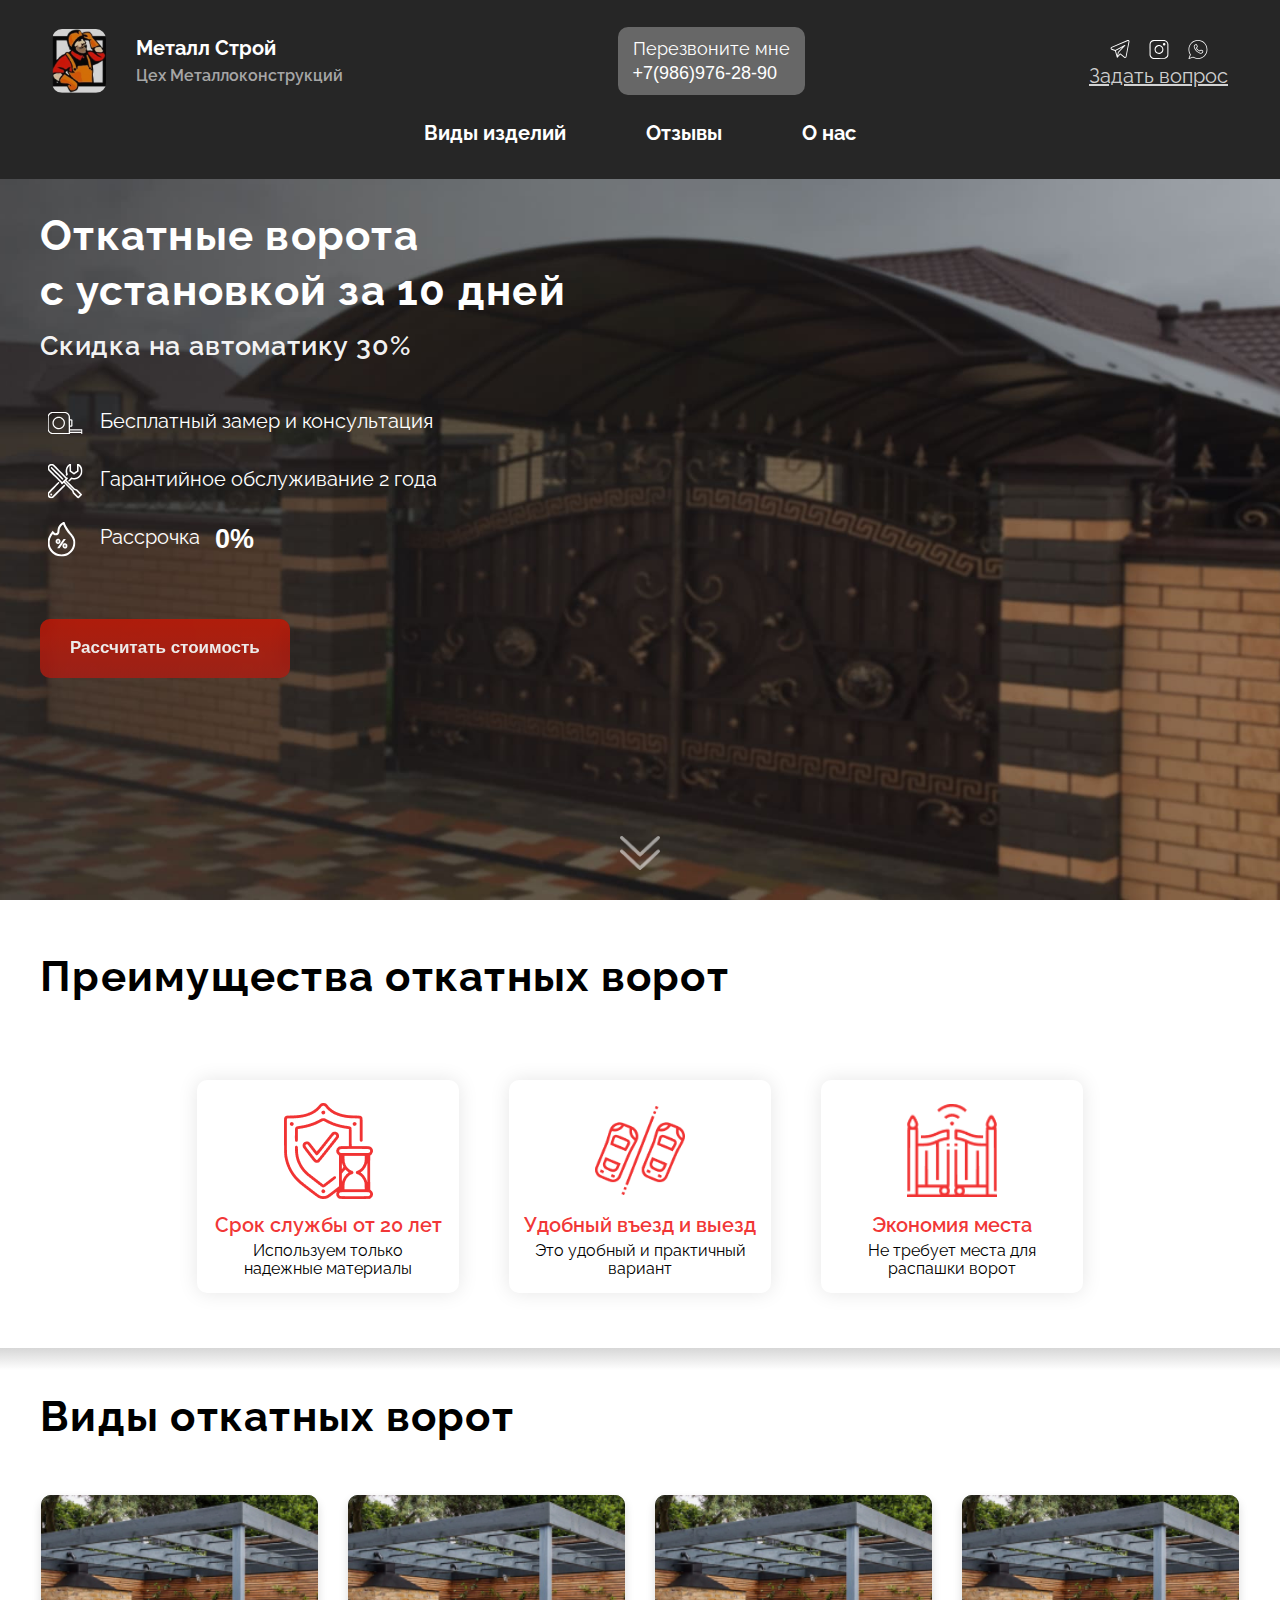
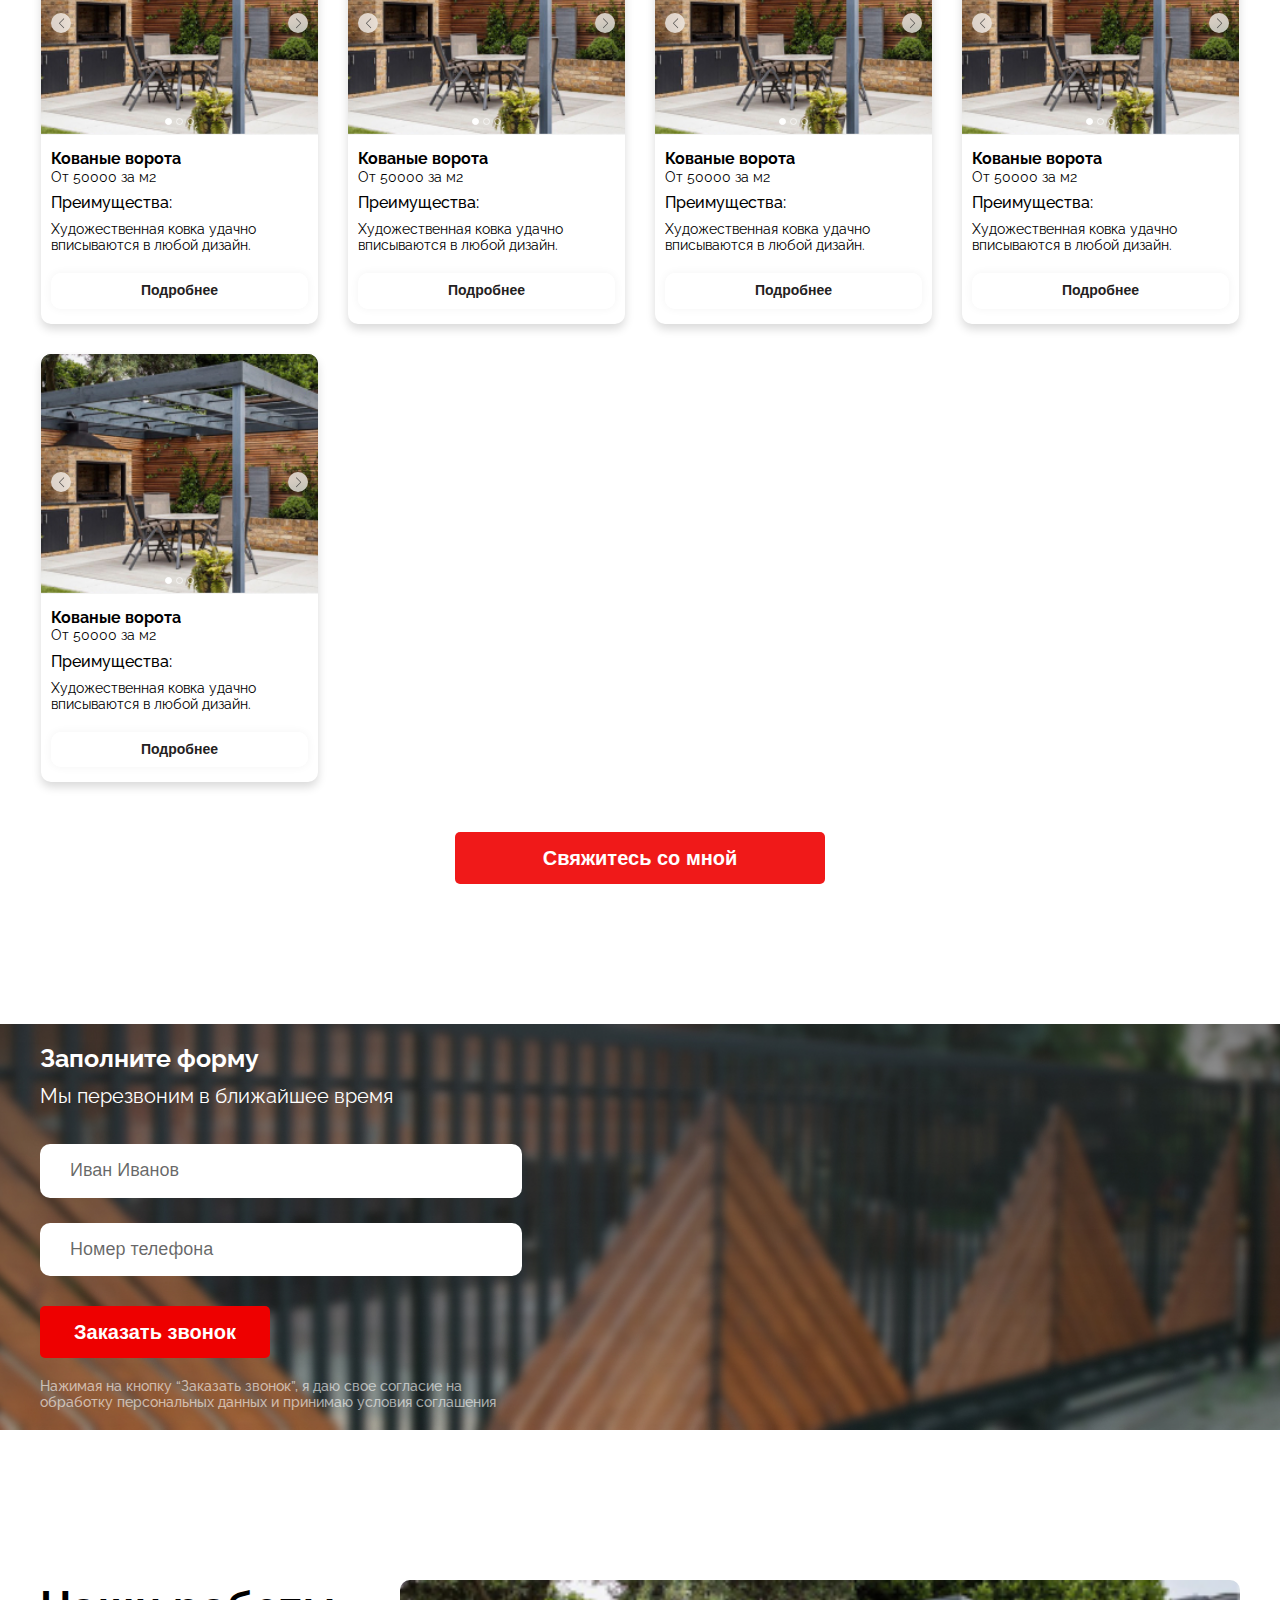
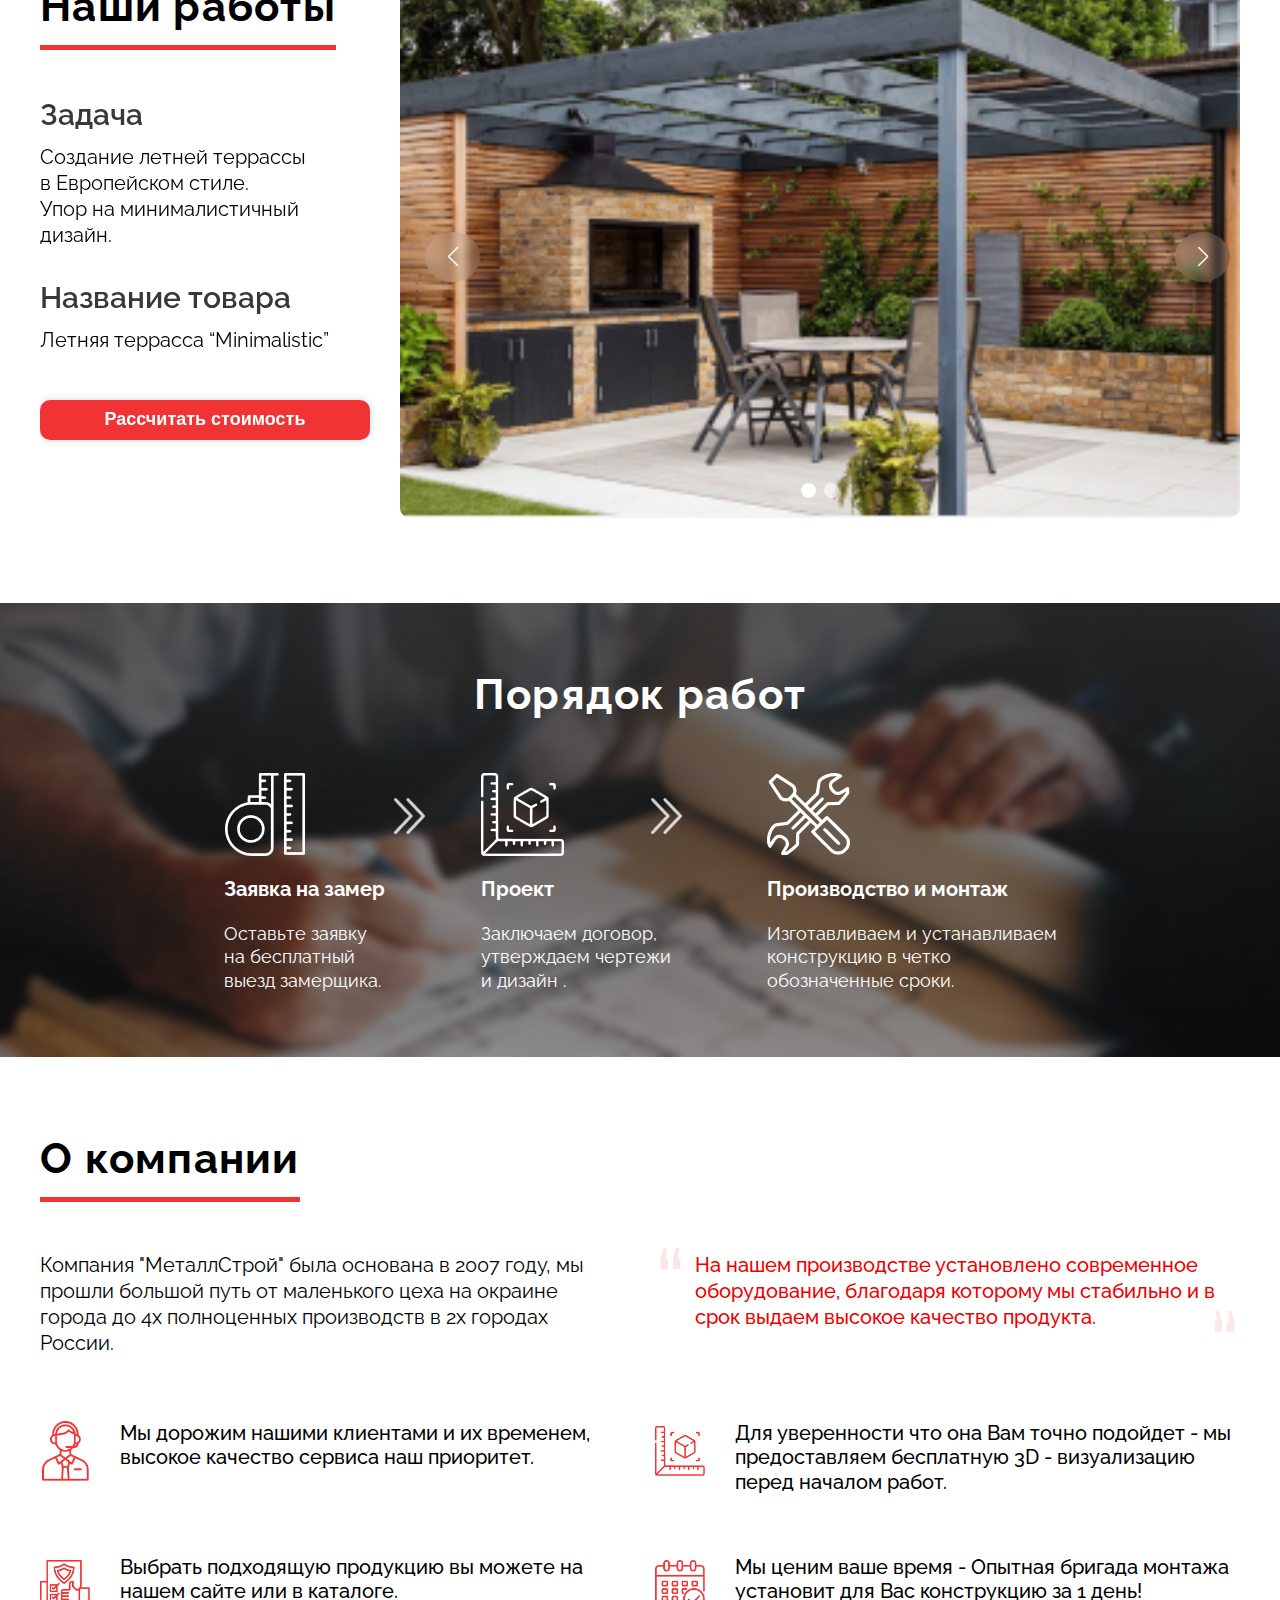
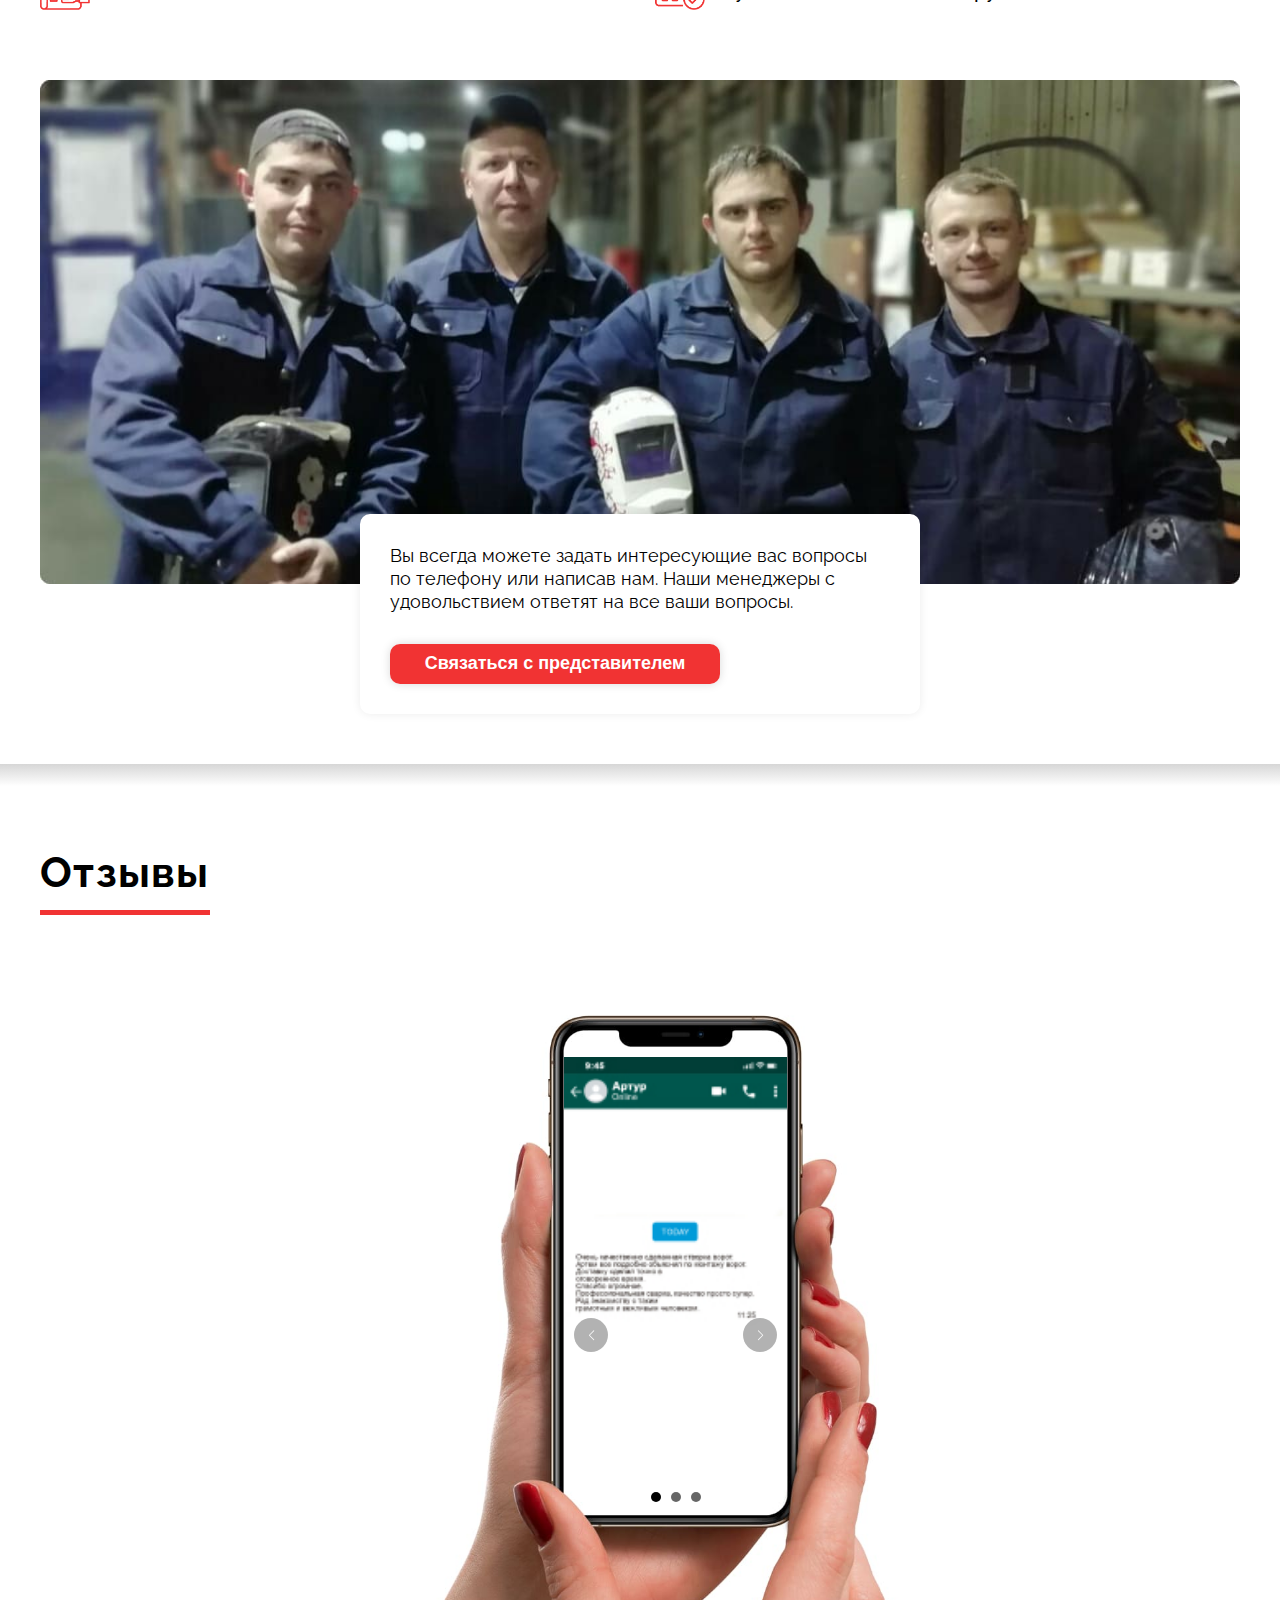
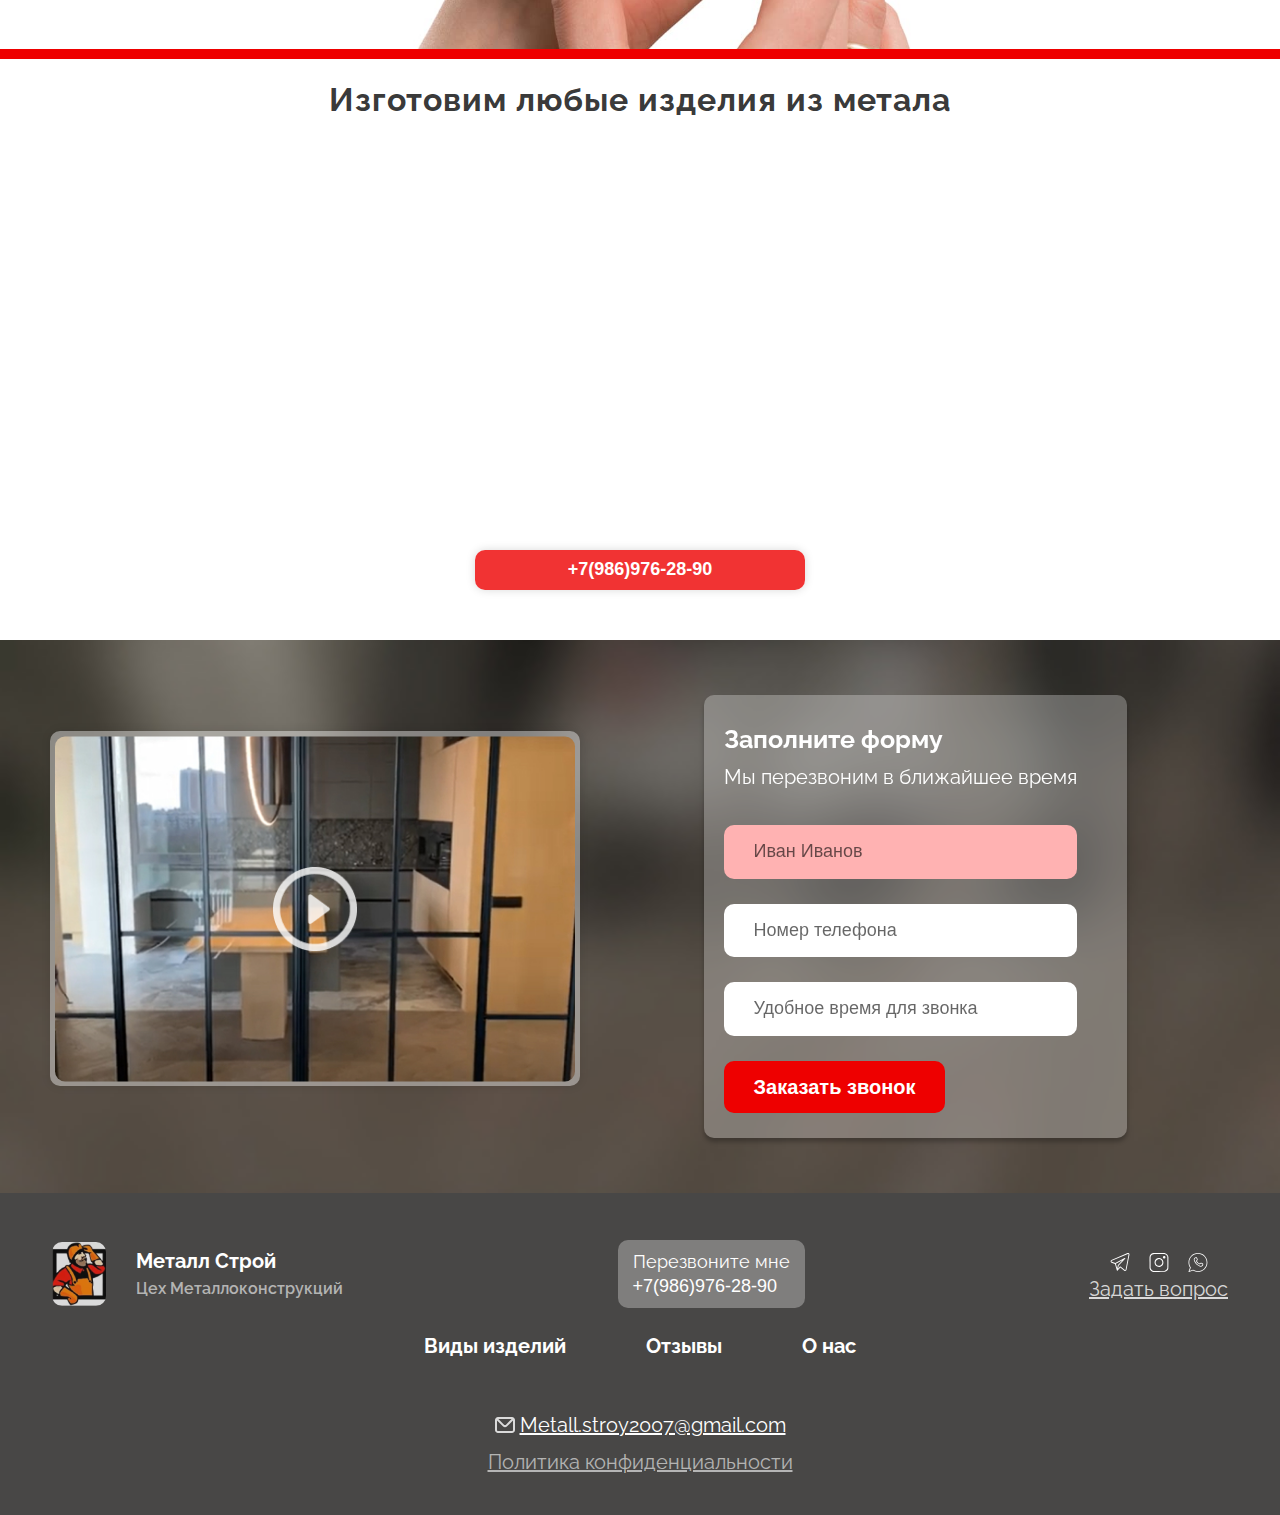
==== commit a886cff7: "kinds popup slider; popup call from popup" ====
--- a/secondary.html
+++ b/secondary.html
@@ -69,18 +69,17 @@
         <section class="intro">
             <div class="container">
                 <h1 class="main-title">
-                    Производство и установка <br> Металлоизделий
+                    Откатные ворота <br> с установкой за 10 дней
                 </h1>
-                <h2 class="intro__desc">Для вашего дома в Краснодаре <br> c гарантией до 15 лет </х2>
-                    <ul class="intro__list">
-                        <li class="intro__item">Бесплатный замер</li>
-                        <li class="intro__item">Монтаж за 1 день</li>
-                        <li class="intro__item">Скидки до <span class="bigger">30%</span></li>
-                    </ul>
-                    <div class="intro__btns">
-                        <button class="intro__btn btn grad-btn open-popup" data-popup="popup__cost">Рассчитать стоимость</button>
-                        <button class="intro__btn btn grad-btn grad-btn--grey open-popup" data-popup="popup__call">Позвонить</button>
-                    </div>
+                <h2 class="intro__desc">Скидка на автоматику 30%</h2>
+                <ul class="intro__list">
+                    <li class="intro__item">Бесплатный замер и консультация</li>
+                    <li class="intro__item">Гарантийное обслуживание 2 года</li>
+                    <li class="intro__item">Рассрочка <span class="bigger">0%</span></li>
+                </ul>
+                <div class="intro__btns">
+                    <button class="intro__btn btn grad-btn open-popup" data-popup="popup__cost">Рассчитать стоимость</button>
+                </div>
             </div>
             <a href="#sec-adv" class="intro__down">
                 down
@@ -119,7 +118,7 @@
                 <h2 class="kind--sec__title">Виды откатных ворот</h2>
                 <div class="kind__list kind__list--sec">
                     <div class="kind__item kind__item--sec">
-                        <div class="swiper kind__img gallery__slider">
+                        <div class="swiper kind__img gallery__slider kind-gal__slider">
                             <div class="swiper-wrapper">
                                 <div class="swiper-slide gallery__item">
                                     <img src="pics/works/work-1.jpg" alt="Летняя террасса “Minimalistic”">
@@ -131,10 +130,10 @@
                                     <img src="pics/works/work-1.jpg" alt="Летняя террасса “Minimalistic”">
                                 </div>
                             </div>
-                            <div class="swiper-pagination gallery__pag"></div>
-
-                            <div class="swiper-button-prev gallery__prev"></div>
-                            <div class="swiper-button-next gallery__next"></div>
+                            <div class="swiper-pagination gallery__pag kind-gal__pag"></div>
+
+                            <div class="swiper-button-prev gallery__prev kind-gal__prev"></div>
+                            <div class="swiper-button-next gallery__next kind-gal__next"></div>
                         </div>
                         <div class="kind__item-body">
                             <h3 class="kind__title">
@@ -146,11 +145,13 @@
                                 <span>Преимущества: </span>
                                 <p class="kind__desc">Художественная ковка удачно <br> вписываются в любой дизайн.</p>
                             </div>
-                            <button class="kind__btn btn btn--small btn--white">Подробнее</button>
+                            <div class="kind__add-info"></div>
+                            <button class="kind__btn btn btn--small btn--white open-popup" data-popup="popup__gallery">Подробнее</button>
+                            <button class="kind-popup__btn btn btn--small  open-popup" data-popup="popup__call">Связаться со специалистом</button>
                         </div>
                     </div>
                     <div class="kind__item kind__item--sec">
-                        <div class="swiper kind__img gallery__slider">
+                        <div class="swiper kind__img gallery__slider kind-gal__slider">
                             <div class="swiper-wrapper">
                                 <div class="swiper-slide gallery__item">
                                     <img src="pics/works/work-1.jpg" alt="Летняя террасса “Minimalistic”">
@@ -162,10 +163,10 @@
                                     <img src="pics/works/work-1.jpg" alt="Летняя террасса “Minimalistic”">
                                 </div>
                             </div>
-                            <div class="swiper-pagination gallery__pag"></div>
-
-                            <div class="swiper-button-prev gallery__prev"></div>
-                            <div class="swiper-button-next gallery__next"></div>
+                            <div class="swiper-pagination gallery__pag kind-gal__pag"></div>
+
+                            <div class="swiper-button-prev gallery__prev kind-gal__prev"></div>
+                            <div class="swiper-button-next gallery__next kind-gal__next"></div>
                         </div>
                         <div class="kind__item-body">
                             <h3 class="kind__title">
@@ -177,11 +178,13 @@
                                 <span>Преимущества: </span>
                                 <p class="kind__desc">Художественная ковка удачно <br> вписываются в любой дизайн.</p>
                             </div>
-                            <button class="kind__btn btn btn--small btn--white">Подробнее</button>
+                            <div class="kind__add-info"></div>
+                            <button class="kind__btn btn btn--small btn--white open-popup" data-popup="popup__gallery">Подробнее</button>
+                            <button class="kind-popup__btn btn btn--small  open-popup" data-popup="popup__call">Связаться со специалистом</button>
                         </div>
                     </div>
                     <div class="kind__item kind__item--sec">
-                        <div class="swiper kind__img gallery__slider">
+                        <div class="swiper kind__img gallery__slider kind-gal__slider">
                             <div class="swiper-wrapper">
                                 <div class="swiper-slide gallery__item">
                                     <img src="pics/works/work-1.jpg" alt="Летняя террасса “Minimalistic”">
@@ -193,10 +196,10 @@
                                     <img src="pics/works/work-1.jpg" alt="Летняя террасса “Minimalistic”">
                                 </div>
                             </div>
-                            <div class="swiper-pagination gallery__pag"></div>
-
-                            <div class="swiper-button-prev gallery__prev"></div>
-                            <div class="swiper-button-next gallery__next"></div>
+                            <div class="swiper-pagination gallery__pag kind-gal__pag"></div>
+
+                            <div class="swiper-button-prev gallery__prev kind-gal__prev"></div>
+                            <div class="swiper-button-next gallery__next kind-gal__next"></div>
                         </div>
                         <div class="kind__item-body">
                             <h3 class="kind__title">
@@ -208,11 +211,13 @@
                                 <span>Преимущества: </span>
                                 <p class="kind__desc">Художественная ковка удачно <br> вписываются в любой дизайн.</p>
                             </div>
-                            <button class="kind__btn btn btn--small btn--white">Подробнее</button>
+                            <div class="kind__add-info"></div>
+                            <button class="kind__btn btn btn--small btn--white open-popup" data-popup="popup__gallery">Подробнее</button>
+                            <button class="kind-popup__btn btn btn--small  open-popup" data-popup="popup__call">Связаться со специалистом</button>
                         </div>
                     </div>
                     <div class="kind__item kind__item--sec">
-                        <div class="swiper kind__img gallery__slider">
+                        <div class="swiper kind__img gallery__slider kind-gal__slider">
                             <div class="swiper-wrapper">
                                 <div class="swiper-slide gallery__item">
                                     <img src="pics/works/work-1.jpg" alt="Летняя террасса “Minimalistic”">
@@ -224,10 +229,10 @@
                                     <img src="pics/works/work-1.jpg" alt="Летняя террасса “Minimalistic”">
                                 </div>
                             </div>
-                            <div class="swiper-pagination gallery__pag"></div>
-
-                            <div class="swiper-button-prev gallery__prev"></div>
-                            <div class="swiper-button-next gallery__next"></div>
+                            <div class="swiper-pagination gallery__pag kind-gal__pag"></div>
+
+                            <div class="swiper-button-prev gallery__prev kind-gal__prev"></div>
+                            <div class="swiper-button-next gallery__next kind-gal__next"></div>
                         </div>
                         <div class="kind__item-body">
                             <h3 class="kind__title">
@@ -239,11 +244,13 @@
                                 <span>Преимущества: </span>
                                 <p class="kind__desc">Художественная ковка удачно <br> вписываются в любой дизайн.</p>
                             </div>
-                            <button class="kind__btn btn btn--small btn--white">Подробнее</button>
+                            <div class="kind__add-info"></div>
+                            <button class="kind__btn btn btn--small btn--white open-popup" data-popup="popup__gallery">Подробнее</button>
+                            <button class="kind-popup__btn btn btn--small  open-popup" data-popup="popup__call">Связаться со специалистом</button>
                         </div>
                     </div>
                     <div class="kind__item kind__item--sec">
-                        <div class="swiper kind__img gallery__slider">
+                        <div class="swiper kind__img gallery__slider kind-gal__slider">
                             <div class="swiper-wrapper">
                                 <div class="swiper-slide gallery__item">
                                     <img src="pics/works/work-1.jpg" alt="Летняя террасса “Minimalistic”">
@@ -255,10 +262,10 @@
                                     <img src="pics/works/work-1.jpg" alt="Летняя террасса “Minimalistic”">
                                 </div>
                             </div>
-                            <div class="swiper-pagination gallery__pag"></div>
-
-                            <div class="swiper-button-prev gallery__prev"></div>
-                            <div class="swiper-button-next gallery__next"></div>
+                            <div class="swiper-pagination gallery__pag kind-gal__pag"></div>
+
+                            <div class="swiper-button-prev gallery__prev kind-gal__prev"></div>
+                            <div class="swiper-button-next gallery__next kind-gal__next"></div>
                         </div>
                         <div class="kind__item-body">
                             <h3 class="kind__title">
@@ -270,7 +277,9 @@
                                 <span>Преимущества: </span>
                                 <p class="kind__desc">Художественная ковка удачно <br> вписываются в любой дизайн.</p>
                             </div>
-                            <button class="kind__btn btn btn--small btn--white">Подробнее</button>
+                            <div class="kind__add-info"></div>
+                            <button class="kind__btn btn btn--small btn--white open-popup" data-popup="popup__gallery">Подробнее</button>
+                            <button class="kind-popup__btn btn btn--small  open-popup" data-popup="popup__call">Связаться со специалистом</button>
                         </div>
                     </div>
                 </div>
@@ -624,6 +633,25 @@
         </div>
     </div>
     <!-- POPUP COST -->
+    <!-- POPUP GALLERY -->
+    <div class="popup popup__gallery">
+        <div class="popup__gal-body kind__list--sec popup__body">
+            <!-- thumbs slider -->
+            <div class="swiper kind__thumbs">
+                <div class="swiper-wrapper kind__thumbs-wr"></div>
+            </div>
+            <!-- main slider -->
+            <div class="swiper kind__img popup-gal__slider">
+                <div class="swiper-wrapper popup-gal__slider-wr"></div>
+                <div class="swiper-pagination gallery__pag popup-gal__pag"></div>
+
+                <div class="swiper-button-prev gallery__prev popup-gal__prev"></div>
+                <div class="swiper-button-next gallery__next popup-gal__next"></div>
+            </div>
+            <!-- body text -->
+        </div>
+    </div>
+    <!-- POPUP GALLERY -->
     <!-- POPUPS -->
     <!-- slider -->
     <script src="scripts/swiper-bundle.min.js"></script>
--- a/styles/app.css
+++ b/styles/app.css
@@ -979,6 +979,8 @@
     margin: 0 15px;
     overflow: hidden;
     display: none;
+    max-height: 90%;
+    overflow-y: auto;
 }
 
 .popup-overlay .popup {
@@ -1141,6 +1143,31 @@
     font-size: 14px;
 }
 
+.gallery__item img {
+    width: 100%;
+    height: 100%;
+    object-fit: cover;
+}
+
+.kind-popup__btn {
+    margin-top: 50px;
+}
+
+.kind-popup__btn p {
+    margin: 15px 0;
+}
+
+.kind-popup__btn,
+.kind__add-info,
+.popup__gallery .kind__btn {
+    display: none;
+}
+
+.popup__gallery .kind-popup__btn,
+.popup__gallery .kind__add-info {
+    display: block;
+}
+
 
 /* sep-form */
 
@@ -1231,6 +1258,48 @@
 }
 
 
+/* popup gallery */
+
+.popup.popup__gallery {
+    max-width: 525px;
+    box-shadow: 0px 5px 10px rgba(0, 0, 0, 0.3);
+    border-radius: 10px;
+}
+
+.popup__gal-body {
+    padding: 30px 20px;
+    background: var(--white);
+    display: grid;
+    grid-gap: 30px;
+}
+
+.kind__thumbs {
+    display: none;
+}
+
+.kind__thumbs .swiper-slide {
+    height: 70px!important;
+    margin-bottom: 15px;
+}
+
+.popup-gal__slider,
+.kind__thumbs .swiper-slide {
+    border-radius: 5px;
+    overflow: hidden;
+    font-size: 0;
+    line-height: 0;
+}
+
+.popup__gallery .popup-gal__slider {
+    filter: drop-shadow(0px 0px 10px rgba(0, 0, 0, 0.1));
+    height: 285px;
+}
+
+.popup__gallery .kind__item-body {
+    padding: 0;
+}
+
+
 /* not supports backdrop-filter  */
 
 @supports not ((-webkit-backdrop-filter: none) or (backdrop-filter: none)) {
--- a/styles/tablet.css
+++ b/styles/tablet.css
@@ -733,6 +733,29 @@
 }
 
 
+/* popup gallery */
+
+.popup.popup__gallery {
+    max-width: 850px;
+}
+
+.popup__gal-body {
+    padding: 50px 30px;
+    grid-template-columns: 100px auto 265px;
+}
+
+.kind__thumbs {
+    display: block;
+    height: 250px;
+    overflow: hidden;
+    margin: auto;
+}
+
+.kind-popup__btn {
+    font-size: 15px;
+}
+
+
 /* not supports backdrop-filter  */
 
 @supports not ((-webkit-backdrop-filter: none) or (backdrop-filter: none)) {
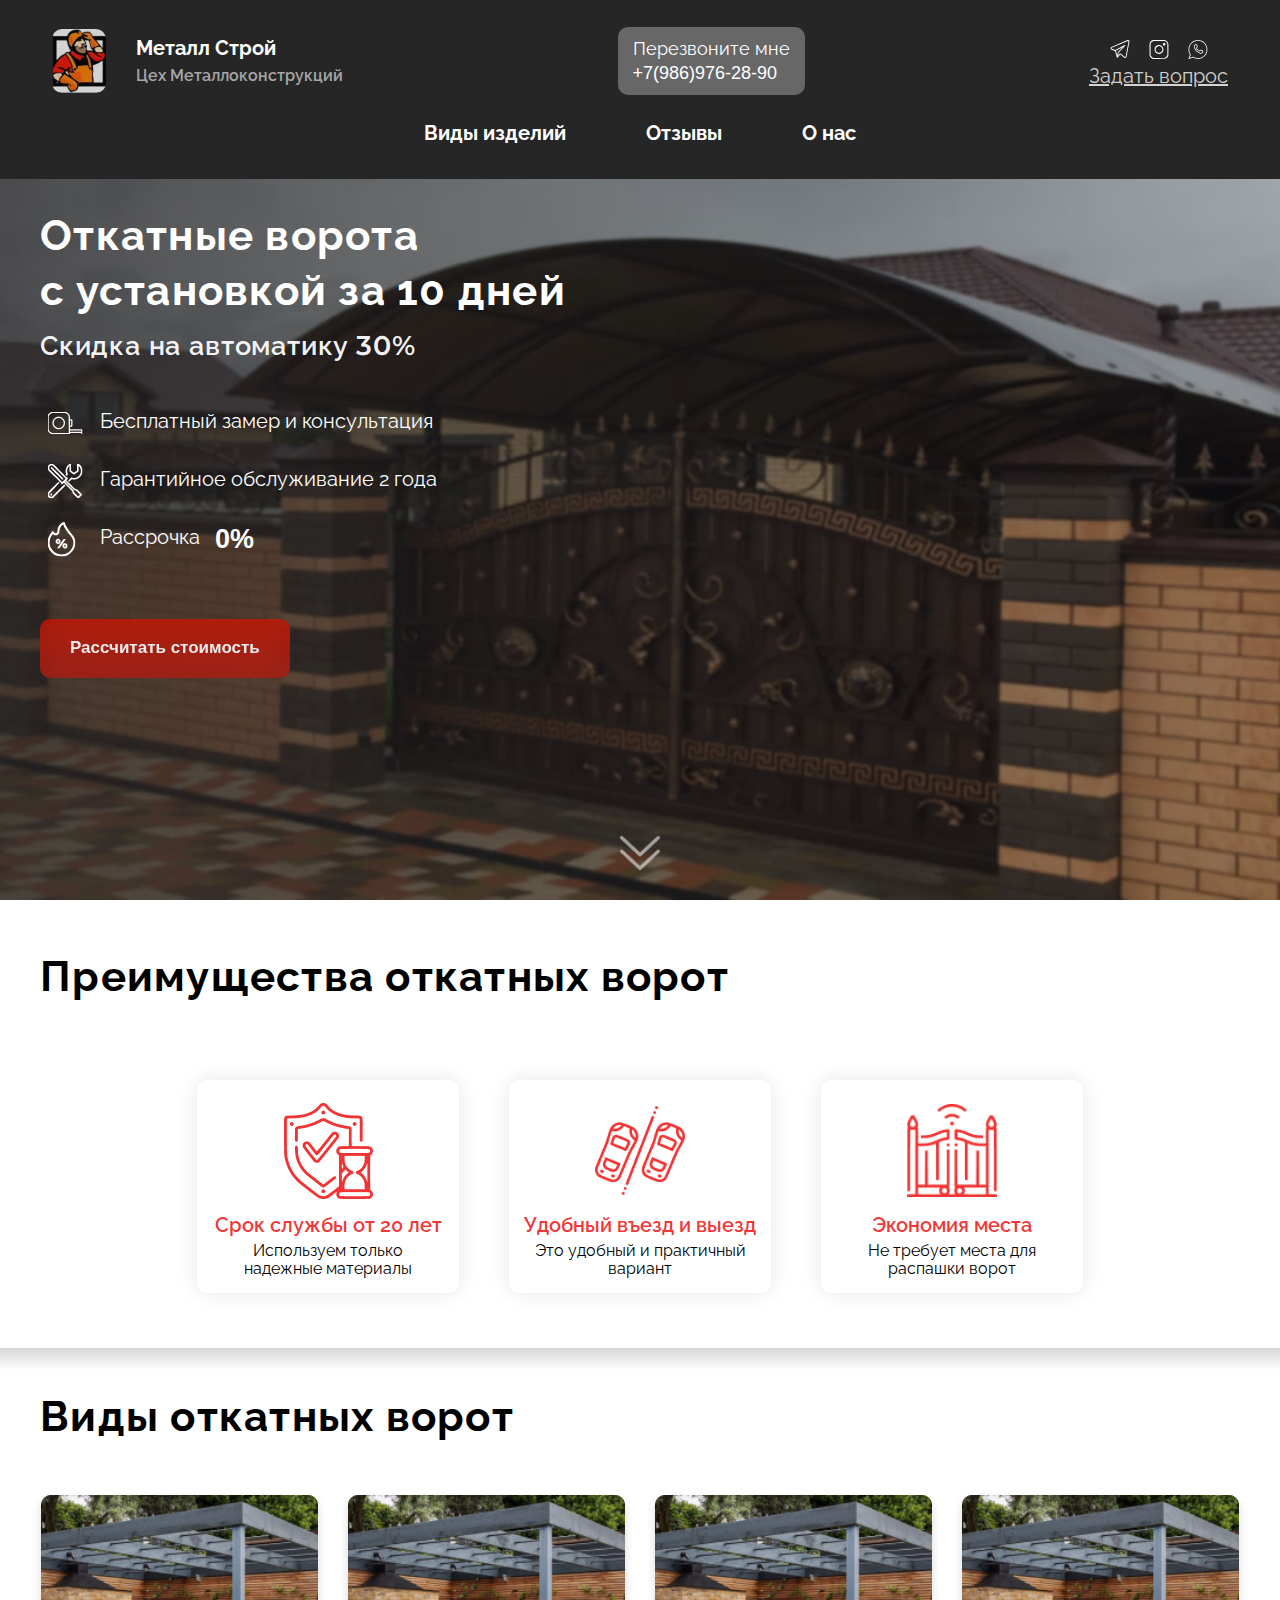
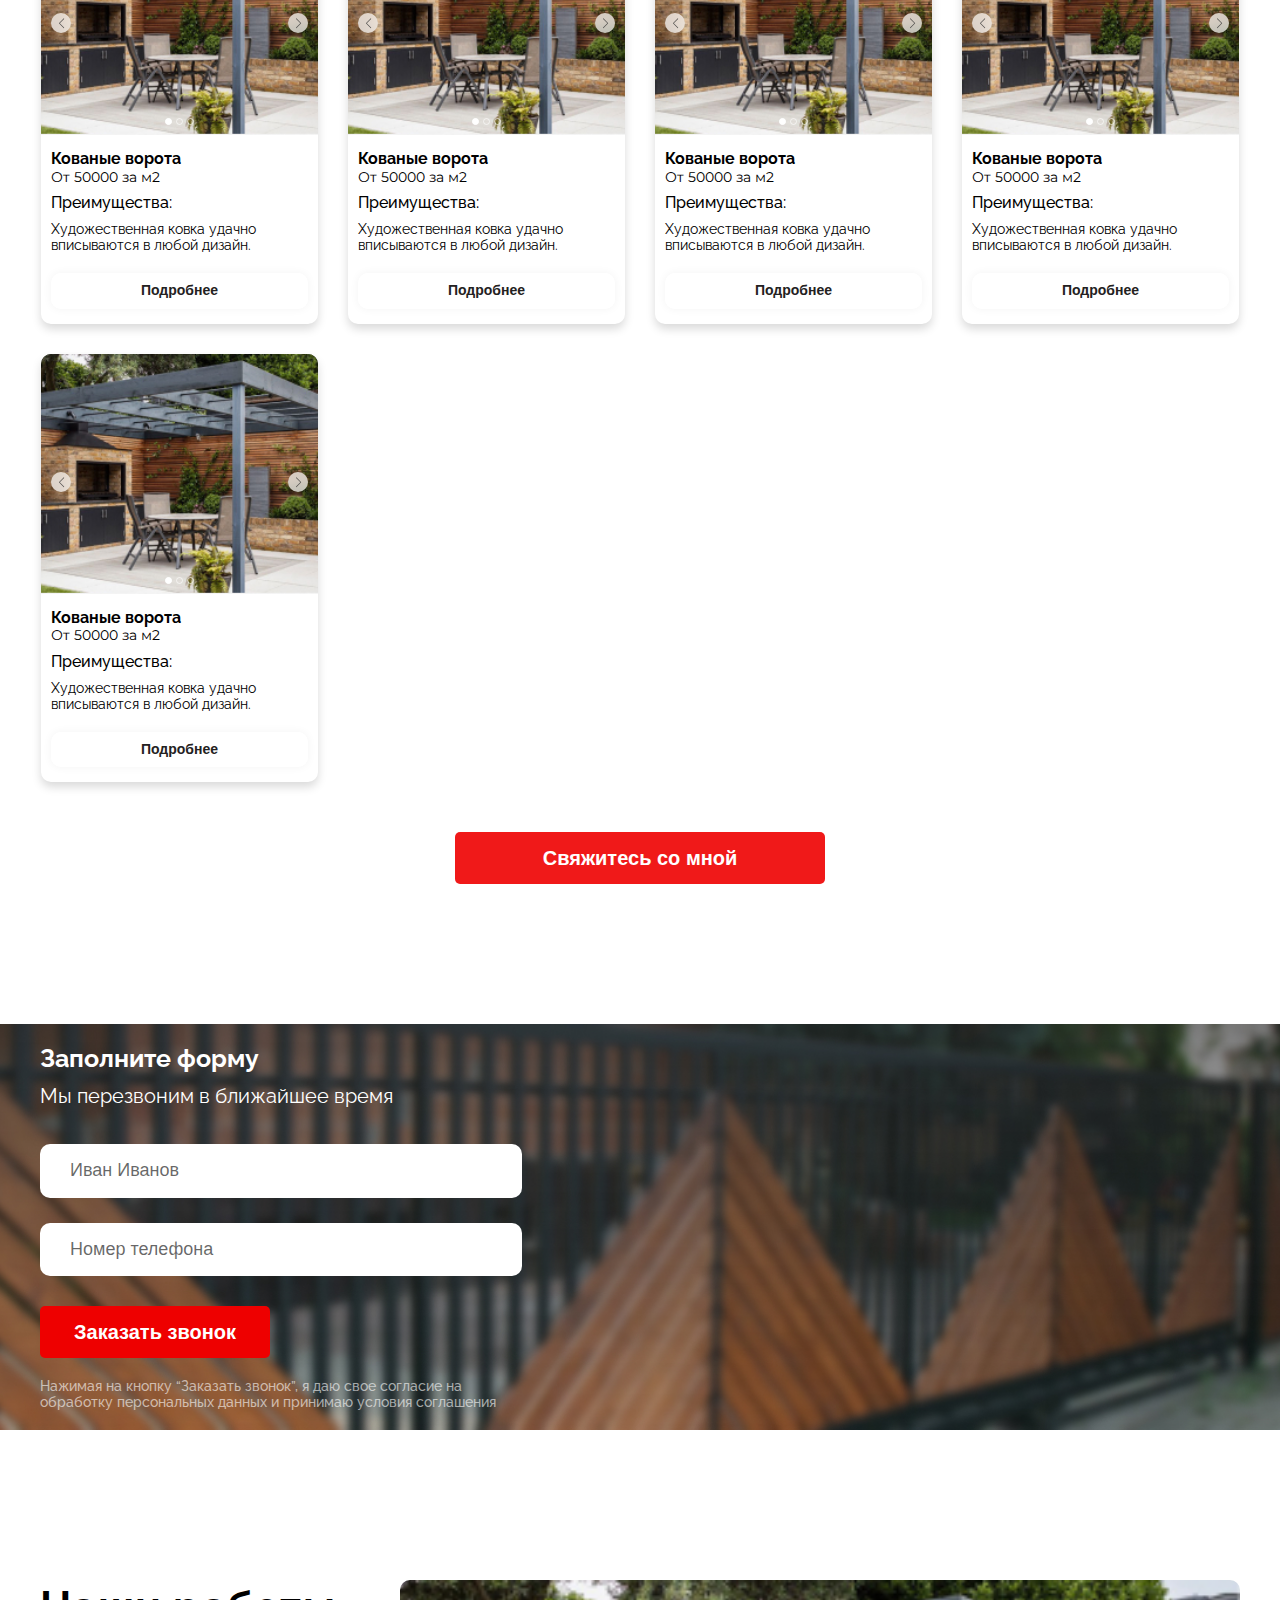
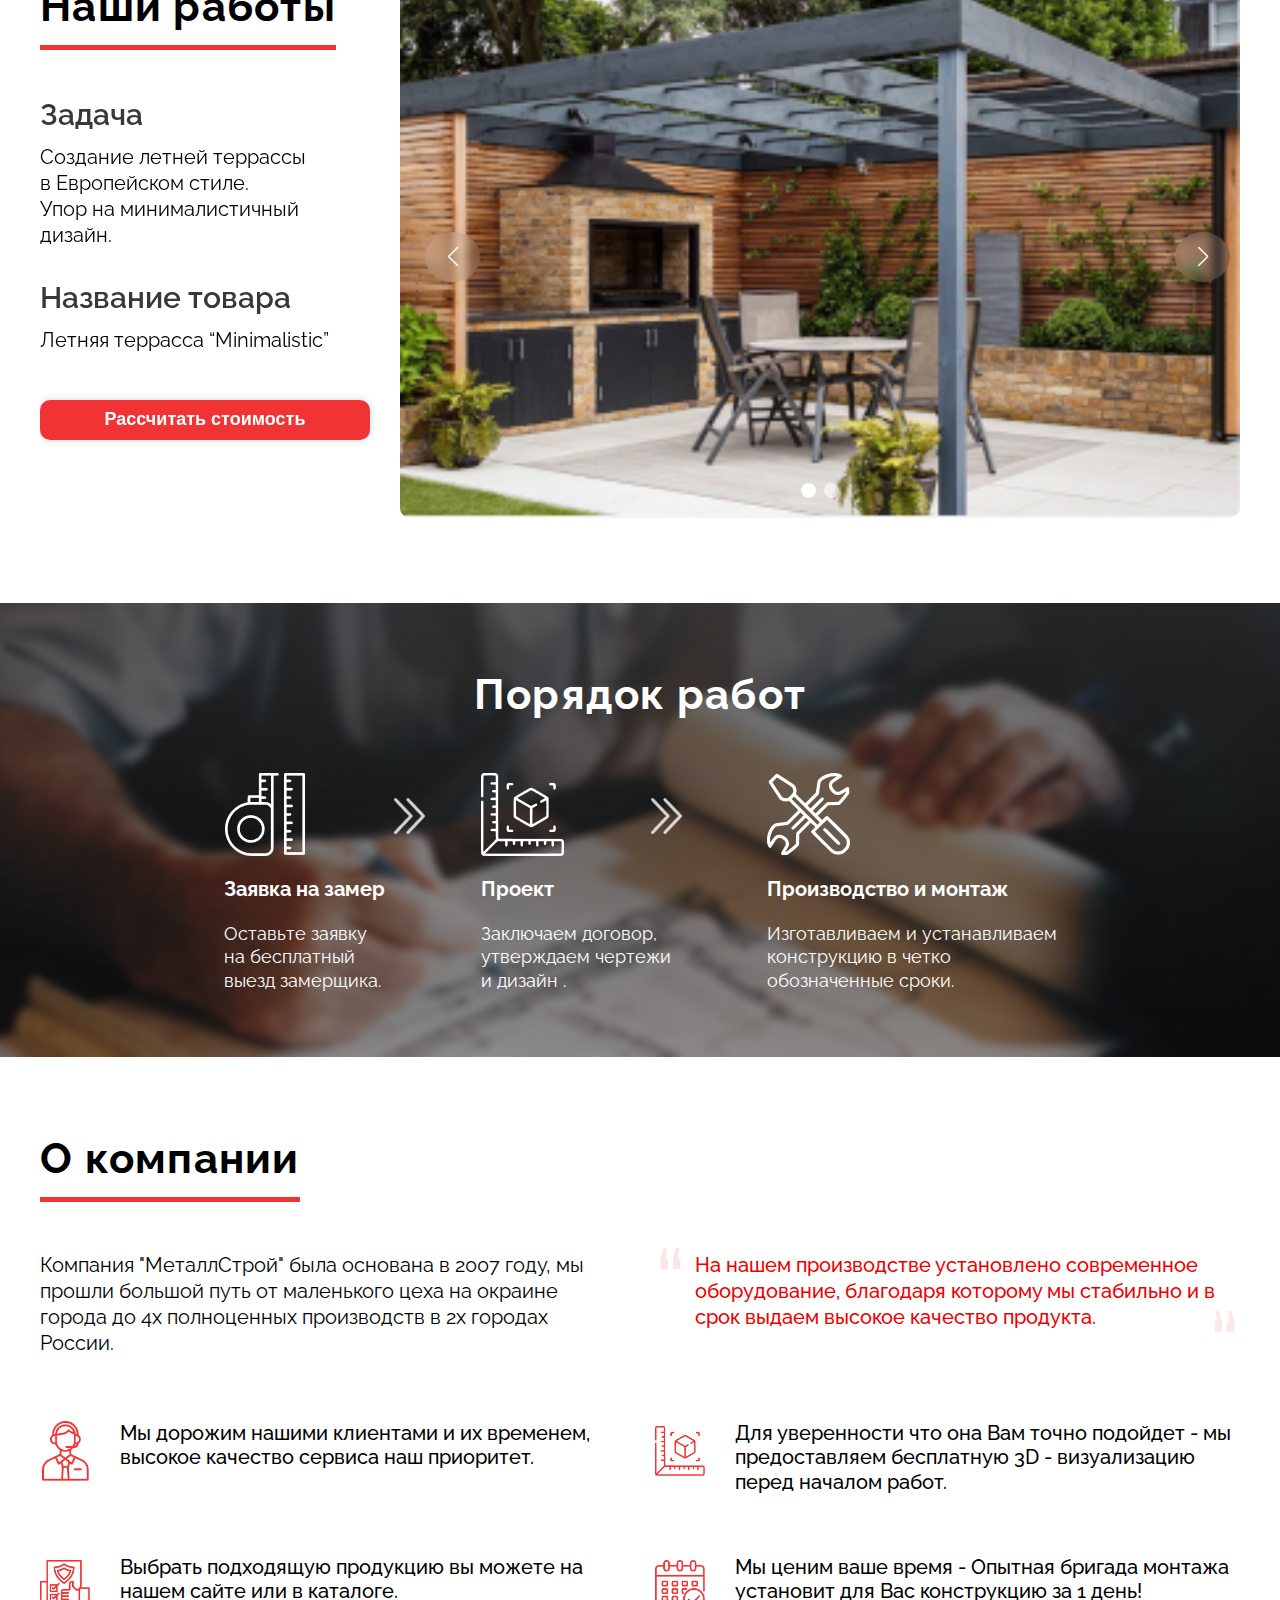
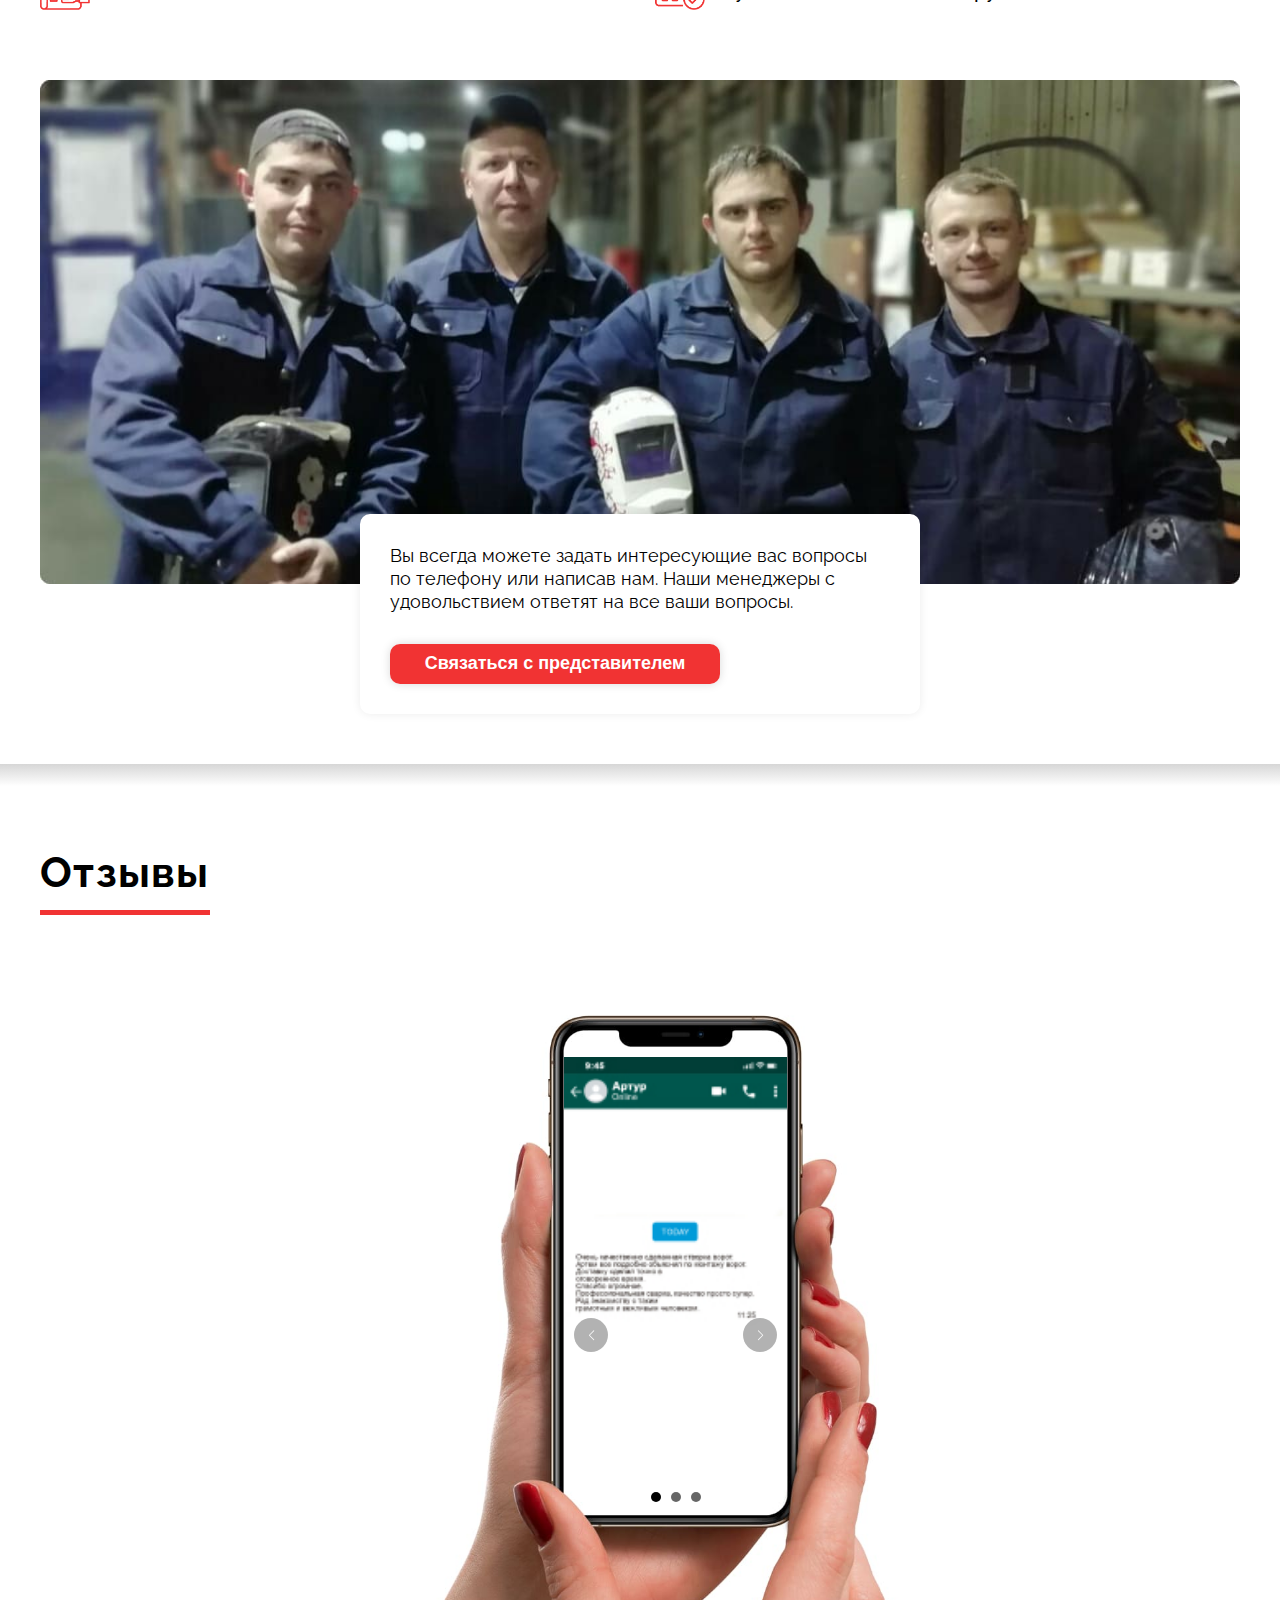
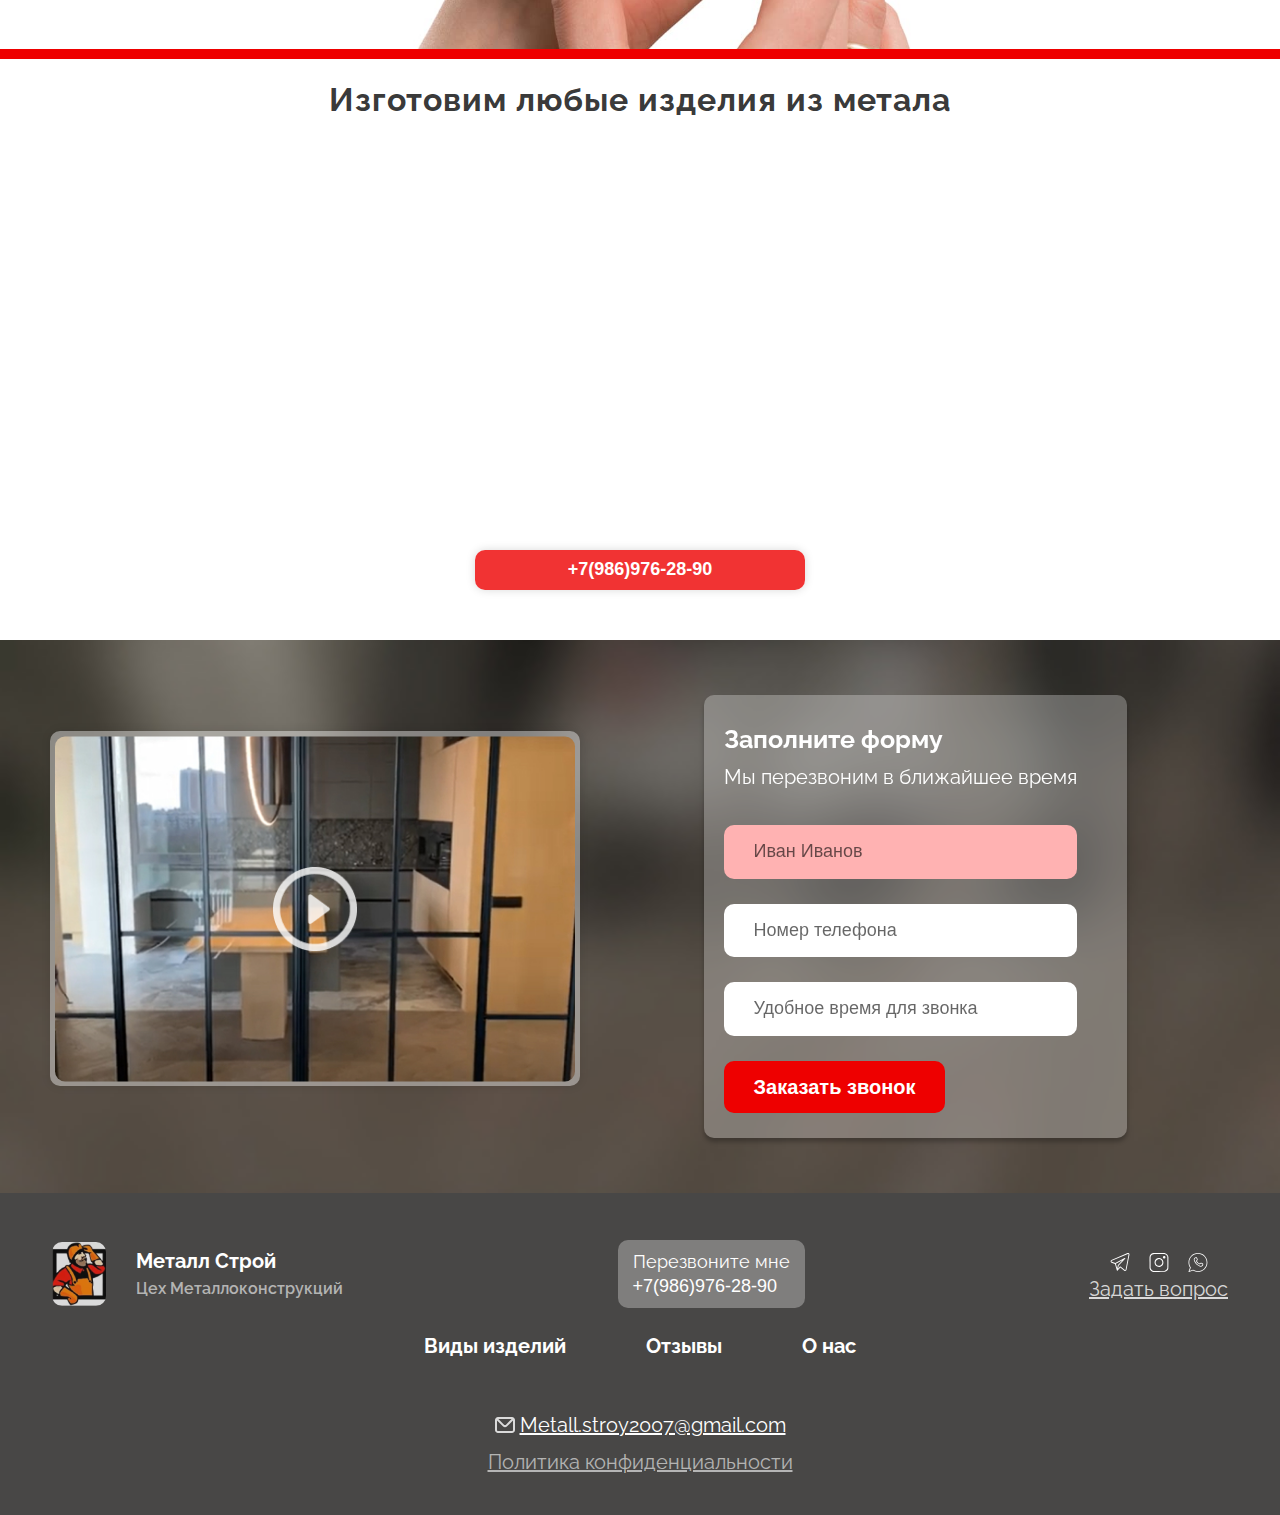
==== commit e0ce7444: "change numbers' font to montserrat" ====
--- a/secondary.html
+++ b/secondary.html
@@ -9,6 +9,7 @@
     <link rel="preconnect" href="https://fonts.googleapis.com">
     <link rel="preconnect" href="https://fonts.gstatic.com" crossorigin>
     <link href="https://fonts.googleapis.com/css2?family=Raleway:wght@400;500;600;700&display=swap" rel="stylesheet">
+    <link href="https://fonts.googleapis.com/css2?family=Montserrat:wght@500&display=swap" rel="stylesheet">
     <link rel="stylesheet" href="styles/app.css">
     <link rel="stylesheet" href="styles/swiper-bundle.min.css">
     <link rel="stylesheet" href="styles/slider.css">
@@ -37,7 +38,7 @@
             </div>
             <div class="call">
                 <a class="call_back open-popup" data-popup="popup__call"> Перезвоните мне</a>
-                <a href="tel:79869762890" class="call__tel">+7(986)976-28-90</a>
+                <a href="tel:79869762890" class="call__tel mont">+7(986)976-28-90</a>
             </div>
             <button class="header__burger burger">
                 menu
@@ -71,11 +72,11 @@
                 <h1 class="main-title">
                     Откатные ворота <br> с установкой за 10 дней
                 </h1>
-                <h2 class="intro__desc">Скидка на автоматику 30%</h2>
+                <h2 class="intro__desc">Скидка на автоматику <span class="mont"> 30%</span></h2>
                 <ul class="intro__list">
                     <li class="intro__item">Бесплатный замер и консультация</li>
                     <li class="intro__item">Гарантийное обслуживание 2 года</li>
-                    <li class="intro__item">Рассрочка <span class="bigger">0%</span></li>
+                    <li class="intro__item">Рассрочка <span class="bigger mont">0%</span></li>
                 </ul>
                 <div class="intro__btns">
                     <button class="intro__btn btn grad-btn open-popup" data-popup="popup__cost">Рассчитать стоимость</button>
@@ -138,7 +139,7 @@
                         <div class="kind__item-body">
                             <h3 class="kind__title">
                                 Кованые ворота
-                                <br> <span class="light"> От 50000 за м2 </span>
+                                <br> <span class="light mont"> От 50000 за м2 </span>
                             </h3>
 
                             <div class="kind__adv">
@@ -171,7 +172,7 @@
                         <div class="kind__item-body">
                             <h3 class="kind__title">
                                 Кованые ворота
-                                <br> <span class="light"> От 50000 за м2 </span>
+                                <br> <span class="light mont"> От 50000 за м2 </span>
                             </h3>
 
                             <div class="kind__adv">
@@ -204,7 +205,7 @@
                         <div class="kind__item-body">
                             <h3 class="kind__title">
                                 Кованые ворота
-                                <br> <span class="light"> От 50000 за м2 </span>
+                                <br> <span class="light mont"> От 50000 за м2 </span>
                             </h3>
 
                             <div class="kind__adv">
@@ -237,7 +238,7 @@
                         <div class="kind__item-body">
                             <h3 class="kind__title">
                                 Кованые ворота
-                                <br> <span class="light"> От 50000 за м2 </span>
+                                <br> <span class="light mont"> От 50000 за м2 </span>
                             </h3>
 
                             <div class="kind__adv">
@@ -270,7 +271,7 @@
                         <div class="kind__item-body">
                             <h3 class="kind__title">
                                 Кованые ворота
-                                <br> <span class="light"> От 50000 за м2 </span>
+                                <br> <span class="light mont"> От 50000 за м2 </span>
                             </h3>
 
                             <div class="kind__adv">
@@ -449,7 +450,7 @@
                 </h2>
             </div>
             <div class="map-wr">
-                <a href="tel:79869762890" class="map__tel btn btn--small">+7(986)976-28-90</a>
+                <a href="tel:79869762890" class="map__tel btn btn--small mont">+7(986)976-28-90</a>
                 <div id="map__cont" style="width: 100%; height: 500px"></div>
 
                 <script src="http://api-maps.yandex.ru/2.1/?lang=ru_RU" type="text/javascript"></script>
@@ -537,7 +538,7 @@
             </div>
             <div class="call">
                 <a class="call_back open-popup" data-popup="popup__call"> Перезвоните мне</a>
-                <a href="tel:79869762890" class="call__tel">+7(986)976-28-90</a>
+                <a href="tel:79869762890" class="call__tel mont">+7(986)976-28-90</a>
             </div>
             <button class="footer__burger burger">
                 menu
--- a/styles/app.css
+++ b/styles/app.css
@@ -180,6 +180,10 @@
     -webkit-transform: matrix(-1, 0, 0, 1, 0, 0);
     -ms-transform: matrix(-1, 0, 0, 1, 0, 0);
     transform: matrix(-1, 0, 0, 1, 0, 0);
+}
+
+.mont {
+    font-family: 'Montserrat', sans-serif;
 }
 
 
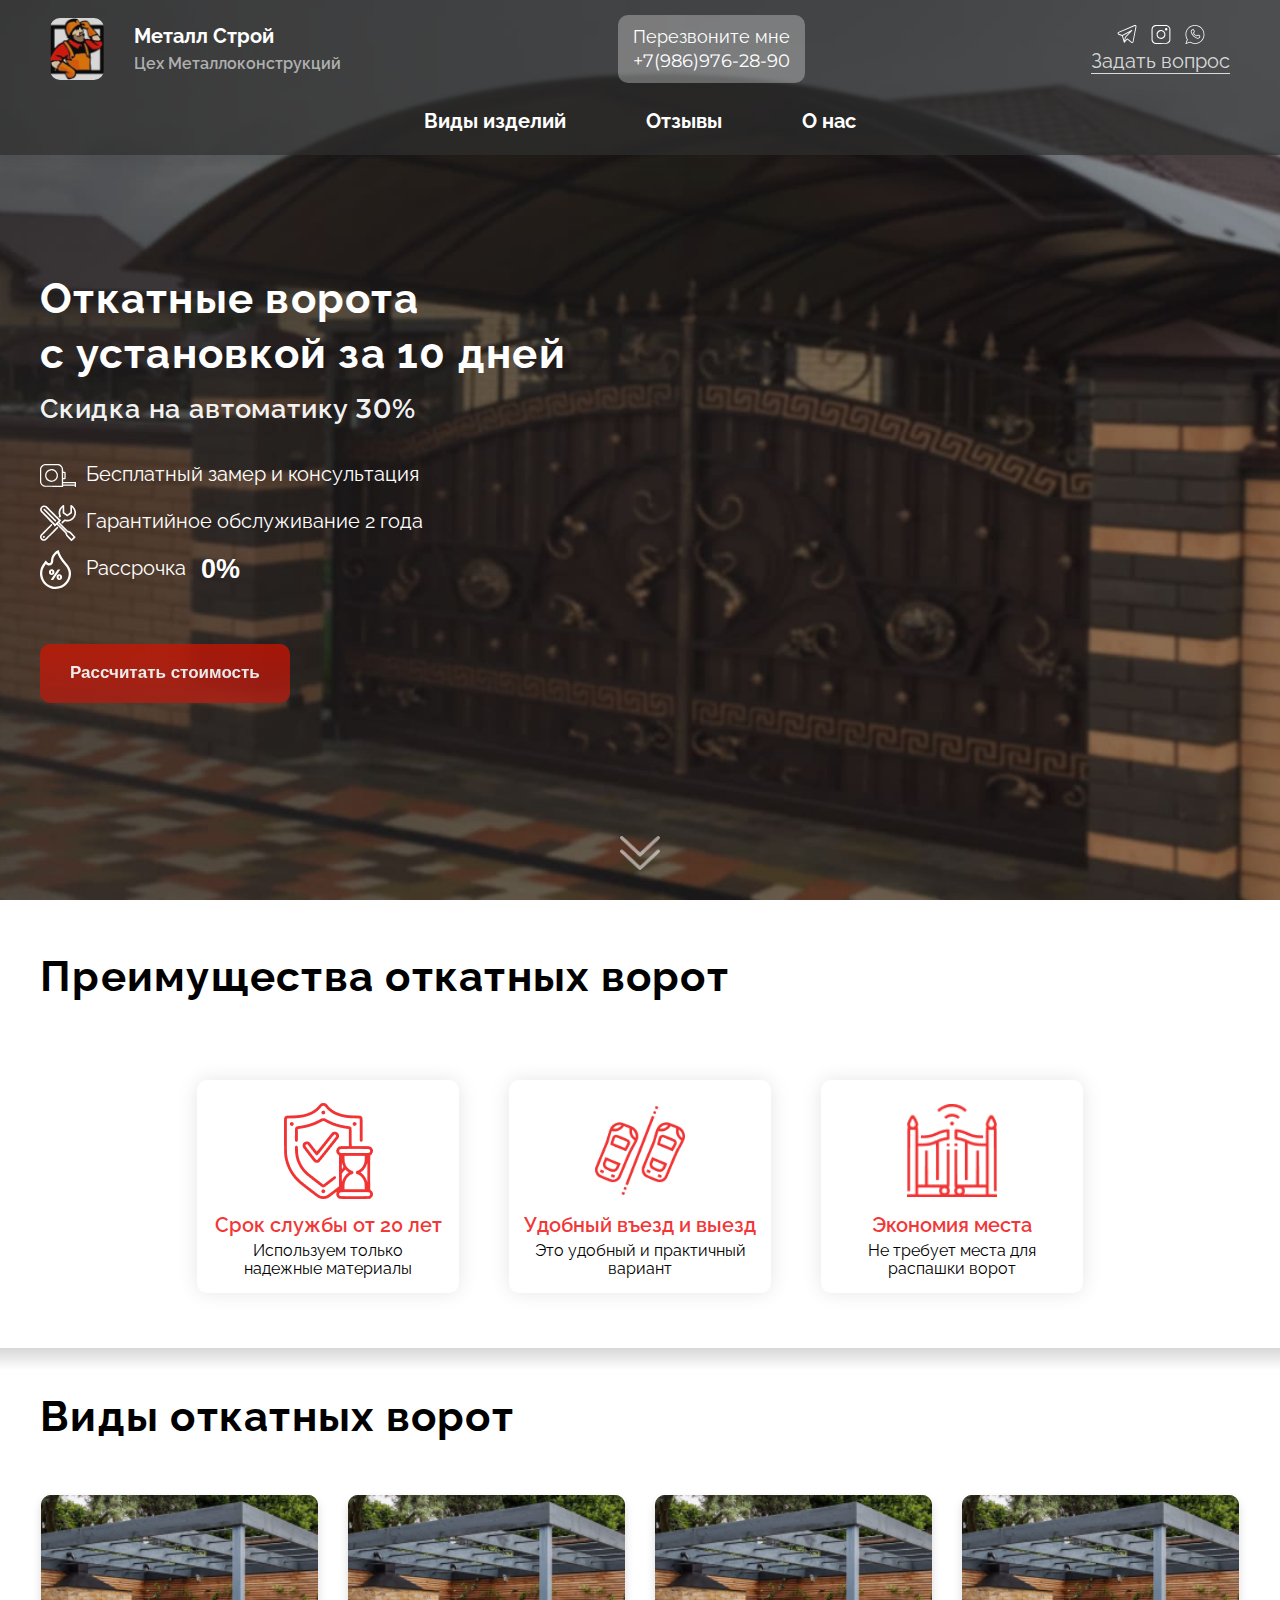
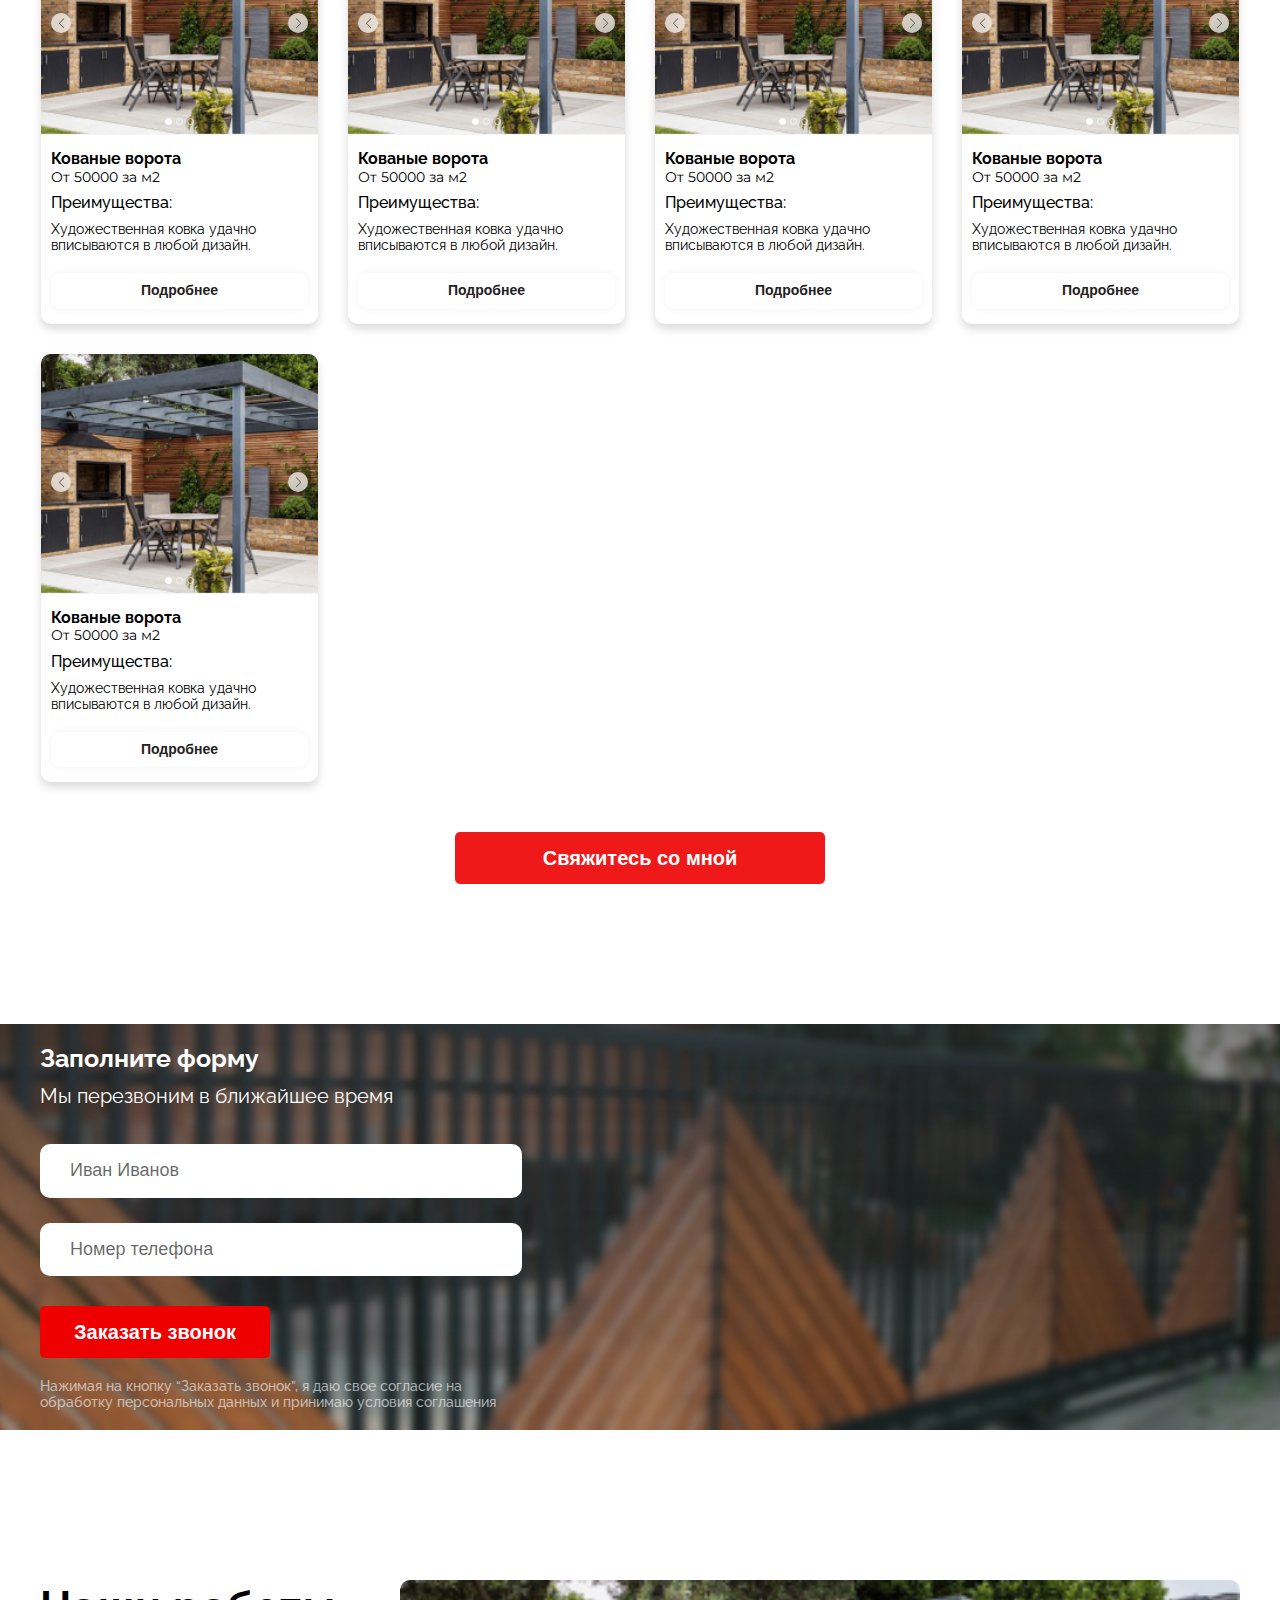
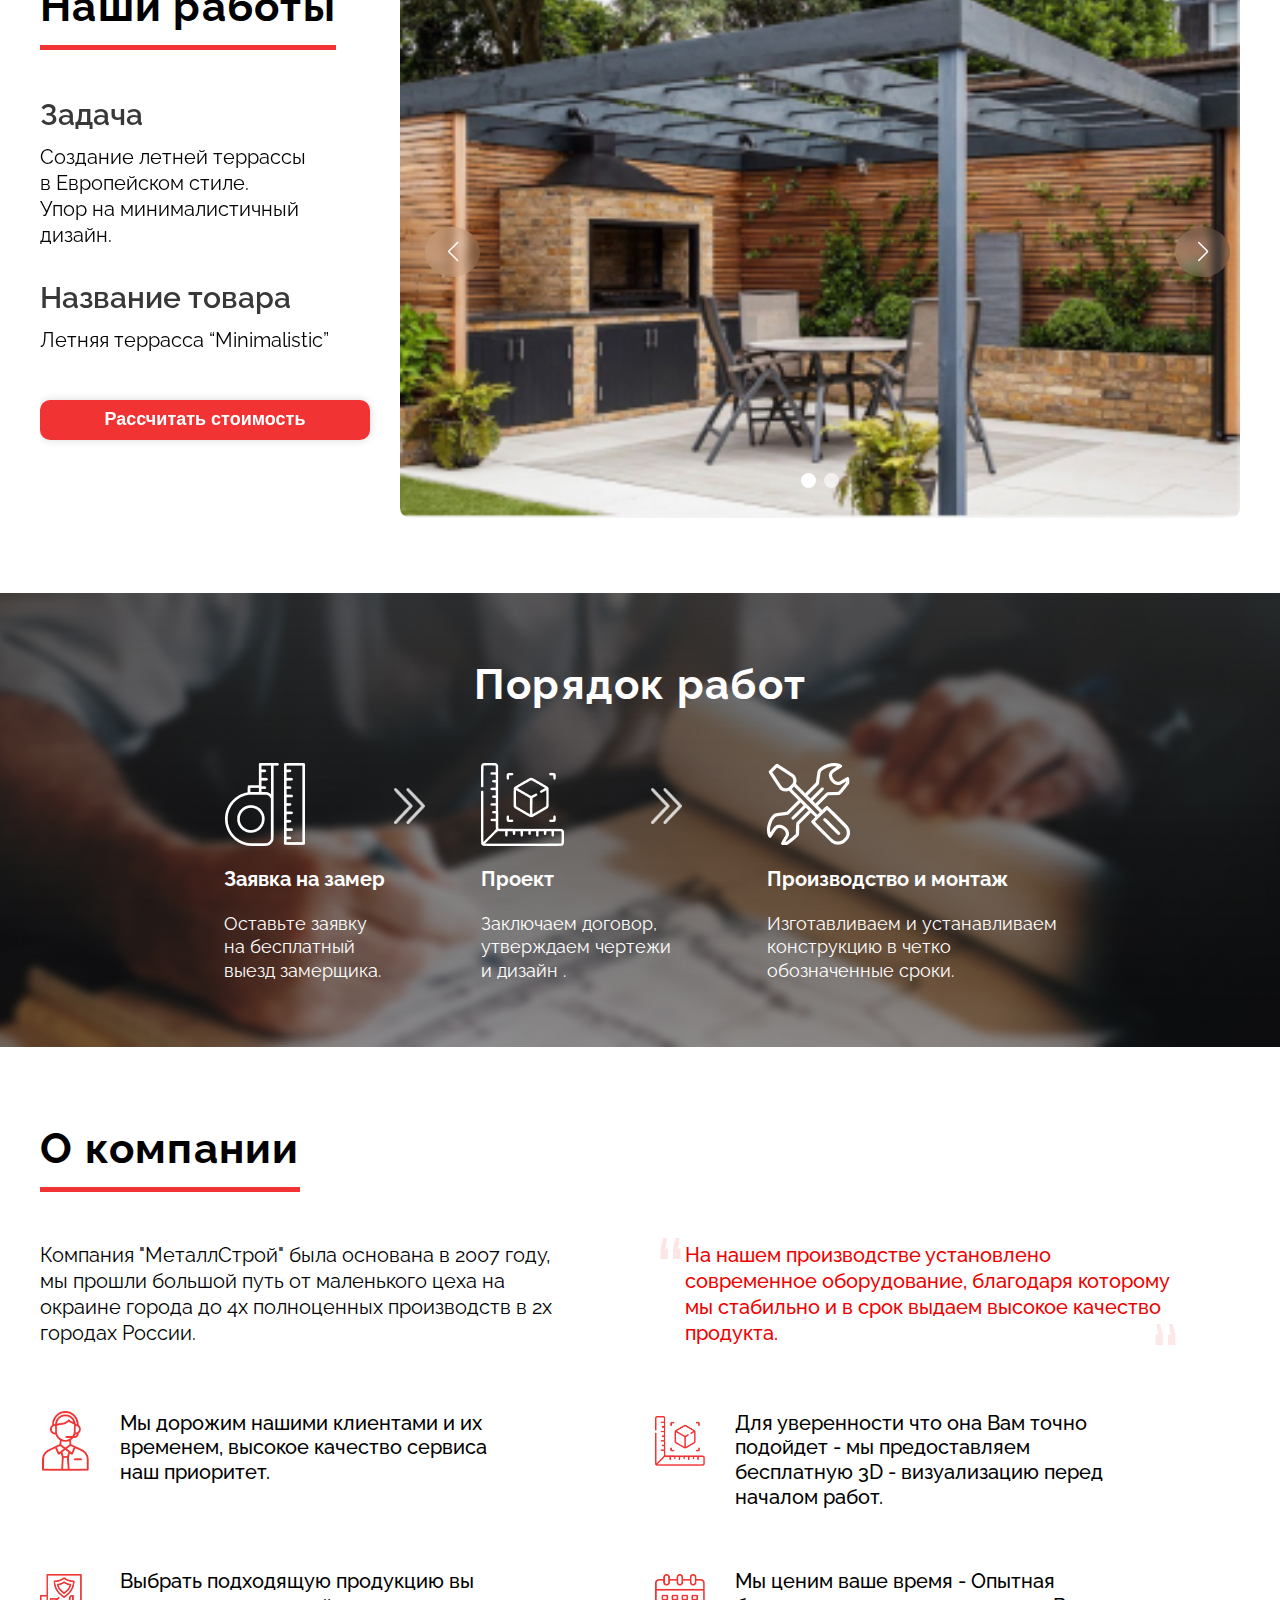
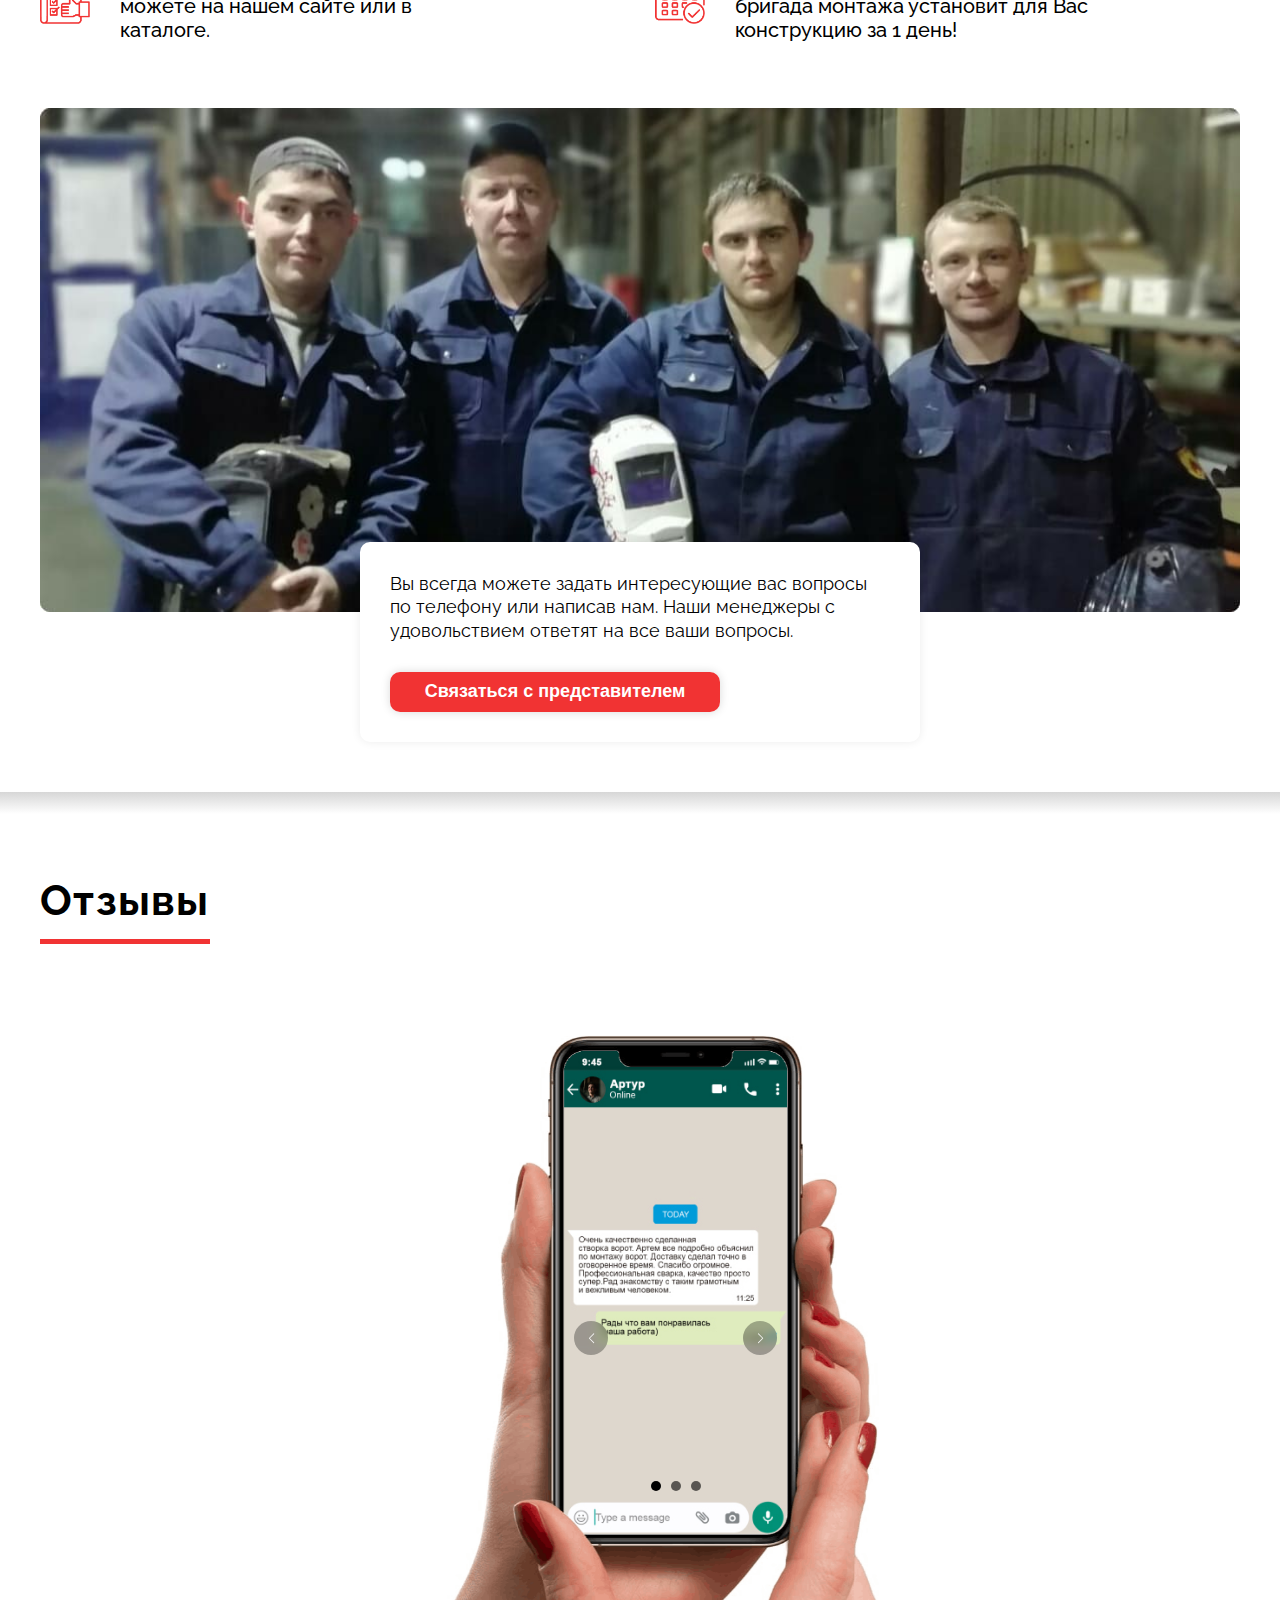
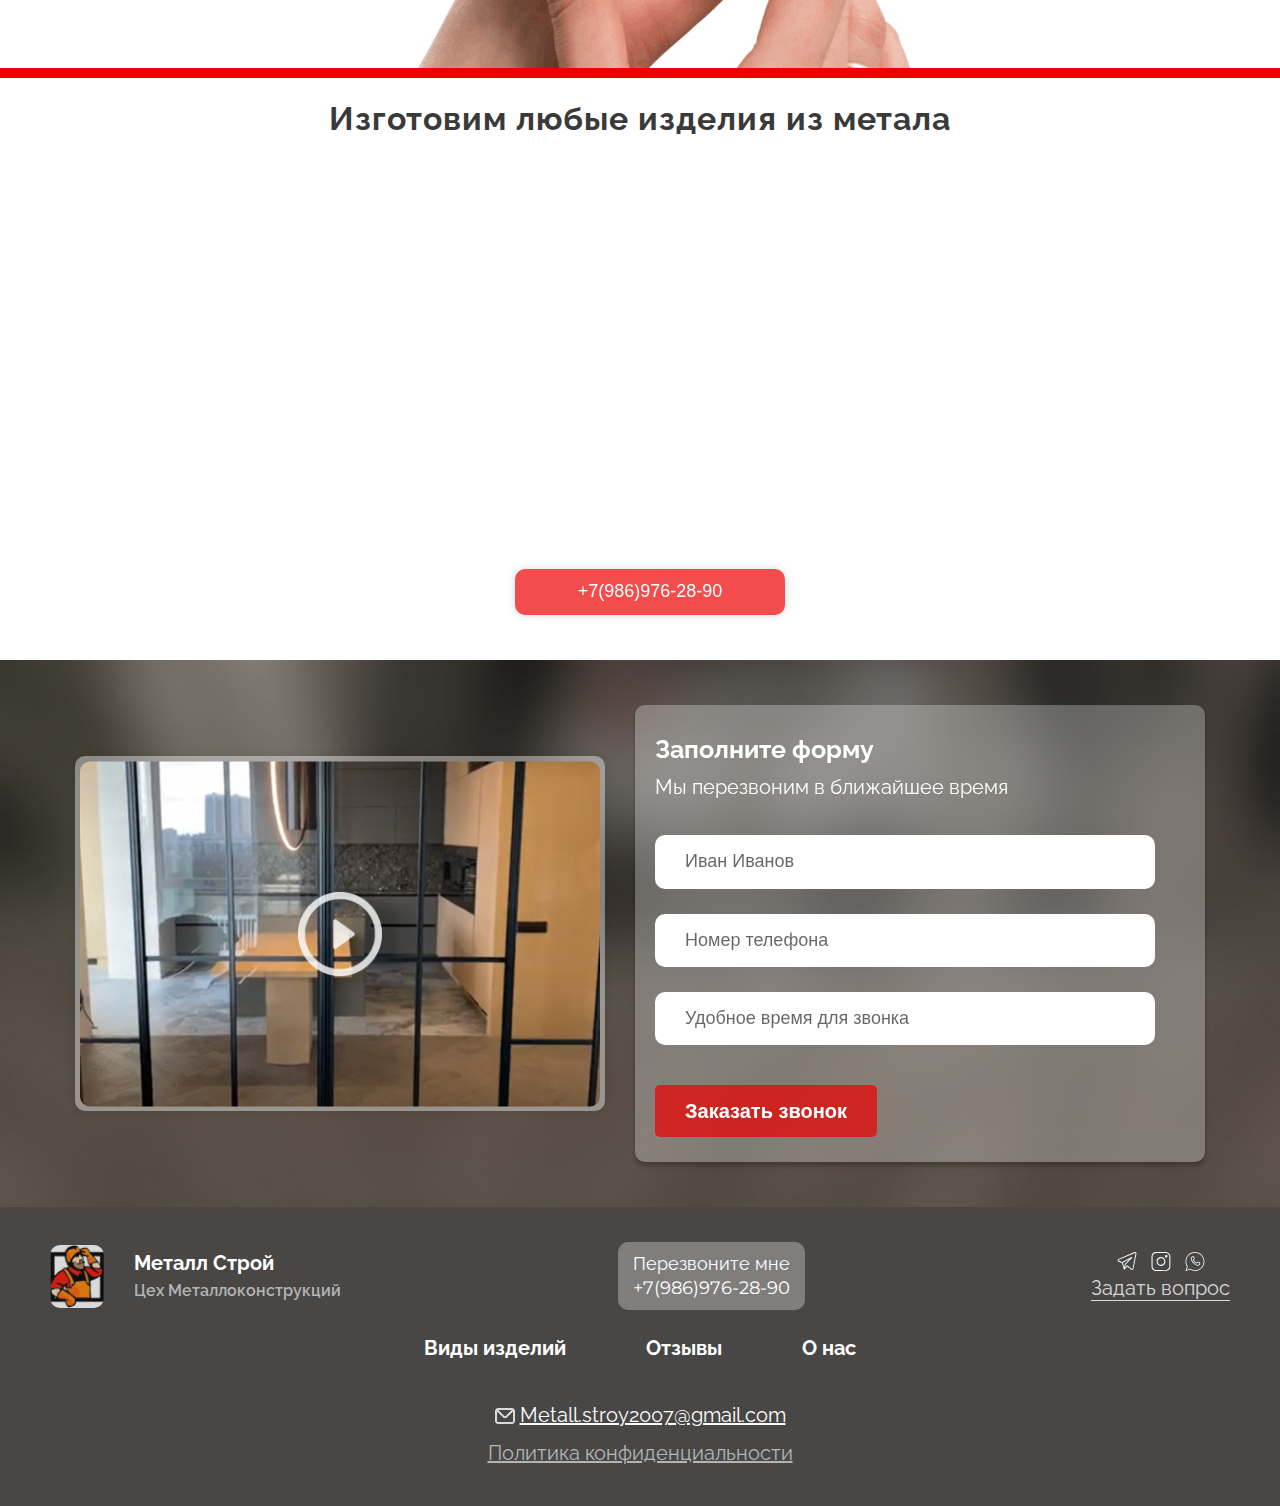
==== commit 802298cd: "final changes" ====
--- a/secondary.html
+++ b/secondary.html
@@ -9,7 +9,7 @@
     <link rel="preconnect" href="https://fonts.googleapis.com">
     <link rel="preconnect" href="https://fonts.gstatic.com" crossorigin>
     <link href="https://fonts.googleapis.com/css2?family=Raleway:wght@400;500;600;700&display=swap" rel="stylesheet">
-    <link href="https://fonts.googleapis.com/css2?family=Montserrat:wght@500&display=swap" rel="stylesheet">
+    <link href="https://fonts.googleapis.com/css2?family=Montserrat:wght@400&display=swap" rel="stylesheet">
     <link rel="stylesheet" href="styles/app.css">
     <link rel="stylesheet" href="styles/swiper-bundle.min.css">
     <link rel="stylesheet" href="styles/slider.css">
@@ -41,7 +41,7 @@
                 <a href="tel:79869762890" class="call__tel mont">+7(986)976-28-90</a>
             </div>
             <button class="header__burger burger">
-                menu
+                Меню
                 <img src="pics/icons/other/burger.png" alt="menu">
             </button>
             <nav class="header__nav nav">
@@ -422,7 +422,7 @@
                     <div class="swiper-wrapper">
                         <!-- Slides -->
                         <div class="swiper-slide review__item">
-                            <img src="pics/reviews/review-1.jpg" alt="отзыв от Артура">
+                            <img src="pics/reviews/review-2.jpg" alt="отзыв от Артура">
                         </div>
                         <div class="swiper-slide review__item">
                             <img src="pics/reviews/review-1.jpg" alt="отзыв от Артура">
@@ -437,7 +437,7 @@
                     <div class="swiper-button-next review__next"></div>
                 </div>
                 <div class="review__cover">
-                    <img src="pics/bg/review.jpg" alt="" class="review__cover-img">
+                    <img src="pics/bg/review.png" alt="" class="review__cover-img">
                 </div>
             </div>
 
@@ -503,7 +503,7 @@
                         <p class="form__subtitle">Мы перезвоним в ближайшее время</p>
                         <div class="form__input-box">
                             <div class="form__input-wr">
-                                <input type="text" placeholder="Иван Иванов" class="error-input">
+                                <input type="text" placeholder="Иван Иванов">
                             </div>
                             <div class="form__input-wr">
                                 <input type="text" placeholder="Номер телефона">
@@ -541,7 +541,7 @@
                 <a href="tel:79869762890" class="call__tel mont">+7(986)976-28-90</a>
             </div>
             <button class="footer__burger burger">
-                menu
+                Меню
                 <img src="pics/icons/other/burger.png" alt="menu">
             </button>
             <nav class="footer__nav nav">
@@ -574,13 +574,13 @@
     <!-- POPUP CALL -->
     <div class="popup popup__call">
         <div class="popup__body">
-            <button class="popup__close">close</button>
+            <button class="popup__close">закрыть</button>
             <form class="form">
                 <h3 class="form__title">Заполните форму</h3>
                 <p class="form__subtitle">Мы скоро свяжемся с вами.</p>
                 <div class="form__input-box">
                     <div class="form__input-wr">
-                        <input type="text" placeholder="Иван Иванов" class="error-input">
+                        <input type="text" placeholder="Иван Иванов">
                     </div>
                     <div class="form__input-wr">
                         <input type="text" placeholder="Номер телефона">
@@ -590,6 +590,9 @@
                     </div>
                 </div>
                 <button type="submit" class="form__submit btn btn--red">Заказать звонок</button>
+                <p class="form__agreement">
+                    Нажимая на кнопку “Заказать звонок”, я даю свое согласие на обработку персональных данных и принимаю условия соглашения
+                </p>
             </form>
         </div>
     </div>
@@ -597,19 +600,22 @@
     <!-- POPUP CONNECT -->
     <div class="popup popup__connect">
         <div class="popup__body">
-            <button class="popup__close">close</button>
+            <button class="popup__close">закрыть</button>
             <form class="form">
                 <h3 class="form__title">Заполните форму</h3>
                 <p class="form__subtitle">Мы скоро свяжемся с вами.</p>
                 <div class="form__input-box">
                     <div class="form__input-wr">
-                        <input type="text" placeholder="Иван Иванов" class="error-input">
+                        <input type="text" placeholder="Иван Иванов">
                     </div>
                     <div class="form__input-wr">
                         <input type="text" placeholder="Номер телефона">
                     </div>
                 </div>
                 <button type="submit" class="form__submit btn btn--red">Свяжитесь со мной</button>
+                <p class="form__agreement">
+                    Нажимая на кнопку “Свяжитесь со мной”, я даю свое согласие на обработку персональных данных и принимаю условия соглашения
+                </p>
             </form>
         </div>
     </div>
@@ -617,19 +623,22 @@
     <!-- POPUP COST -->
     <div class="popup popup__cost">
         <div class="popup__body">
-            <button class="popup__close">close</button>
+            <button class="popup__close">закрыть</button>
             <form class="form">
                 <h3 class="form__title">Заполните форму</h3>
                 <p class="form__subtitle">Мы скоро свяжемся с вами.</p>
                 <div class="form__input-box">
                     <div class="form__input-wr">
-                        <input type="text" placeholder="Иван Иванов" class="error-input">
+                        <input type="text" placeholder="Иван Иванов">
                     </div>
                     <div class="form__input-wr">
                         <input type="text" placeholder="Номер телефона">
                     </div>
                 </div>
                 <button type="submit" class="form__submit btn btn--red">Рассчитать стоимость</button>
+                <p class="form__agreement">
+                    Нажимая на кнопку “Рассчитать стоимость”, я даю свое согласие на обработку персональных данных и принимаю условия соглашения
+                </p>
             </form>
         </div>
     </div>
--- a/styles/app.css
+++ b/styles/app.css
@@ -117,14 +117,14 @@
 }
 
 .error-input {
+    background: -o-linear-gradient(bottom, rgba(255, 0, 0, 0.3), rgba(255, 0, 0, 0.3)), #FFFFFF;
     background: -webkit-gradient(linear, left bottom, left top, from(rgba(255, 0, 0, 0.3)), to(rgba(255, 0, 0, 0.3))), #FFFFFF;
-    background: -o-linear-gradient(bottom, rgba(255, 0, 0, 0.3), rgba(255, 0, 0, 0.3)), #FFFFFF;
     background: linear-gradient(0deg, rgba(255, 0, 0, 0.3), rgba(255, 0, 0, 0.3)), #FFFFFF;
 }
 
 .form {
     color: var(--white);
-    padding: 10px;
+    padding: 15px;
     background: rgba(255, 255, 255, 0.27);
     -webkit-box-shadow: 0px 4px 4px rgba(0, 0, 0, 0.25);
     box-shadow: 0px 4px 4px rgba(0, 0, 0, 0.25);
@@ -151,6 +151,7 @@
     font-size: 12px;
     line-height: 14px;
     color: rgba(255, 255, 255, 0.6);
+    margin-top: 10px;
 }
 
 .nav-wr {
@@ -173,8 +174,8 @@
     display: block;
     width: 100%;
     height: 22px;
+    background: -o-linear-gradient(top, #353535 0%, rgba(225, 220, 220, 0) 100%);
     background: -webkit-gradient(linear, left top, left bottom, from(#353535), to(rgba(225, 220, 220, 0)));
-    background: -o-linear-gradient(top, #353535 0%, rgba(225, 220, 220, 0) 100%);
     background: linear-gradient(180deg, #353535 0%, rgba(225, 220, 220, 0) 100%);
     opacity: 0.2;
     -webkit-transform: matrix(-1, 0, 0, 1, 0, 0);
@@ -190,8 +191,15 @@
 /* header */
 
 .header {
-    background-color: rgba(0, 0, 0, 0.85);
+    background: rgba(46, 46, 46, 0.7);
+    -webkit-box-shadow: 0px 5px 10px rgba(0, 0, 0, 0.05);
+    box-shadow: 0px 5px 10px rgba(0, 0, 0, 0.05);
     padding: 15px 0 0;
+    position: absolute;
+    left: 0;
+    top: 0;
+    width: 100%;
+    z-index: 1;
 }
 
 .logo {
@@ -208,14 +216,14 @@
 .logo img {
     border-radius: 10px;
     display: block;
-    width: 25px;
+    width: 23px;
     margin-right: 5px;
 }
 
 .logo span {
     font-weight: bold;
     font-size: 15px;
-    line-height: 18px;
+    line-height: 16px;
     color: var(--white);
     display: block;
 }
@@ -228,14 +236,18 @@
 }
 
 .social {
-    margin: 0 25px 10px 5px;
+    margin: 0 25px 0 5px;
+}
+
+.social__box {
+    font-size: 0;
 }
 
 .social__link {
     font-size: 0;
     display: inline-block;
-    width: 15px;
-    height: 15px;
+    width: 14px;
+    height: 14px;
     margin: 0 7px;
     background-repeat: no-repeat;
 }
@@ -257,13 +269,17 @@
 }
 
 .social__ques {
-    -webkit-text-decoration-line: underline;
-    text-decoration-line: underline;
+    text-decoration: none;
     color: rgba(255, 255, 255, 0.8);
+    border-bottom: 1px solid;
+}
+
+.social__ques:hover {
+    border: none;
 }
 
 .call {
-    margin: 5px 20px 5px 40px;
+    margin: 9px 20px 5px 38px;
     width: calc(60% - 60px);
     color: var(--white);
 }
@@ -283,23 +299,24 @@
 }
 
 .call__tel {
-    padding: 5px;
+    padding: 3px;
     display: inline-block;
-    font-family: sans-serif;
     background: rgba(255, 255, 255, 0.3);
     border-radius: 10px;
+    line-height: 16px;
 }
 
 .burger {
-    padding: 16px 32px;
+    padding: 14px 32px;
     font-size: 0;
     background: none;
     border: none;
+    margin-top: 9px;
 }
 
 .burger:hover,
 .burger--active {
-    background: #5B5B5B;
+    background: rgba(64, 64, 64, 0.9);
     border-radius: 5px 0px 0px 0px;
     -webkit-transition: var(--transition);
     -o-transition: var(--transition);
@@ -375,7 +392,7 @@
 .nav__submenu {
     padding: 5px 10px;
     font-size: 0;
-    background: rgba(91, 91, 91, 0.96);
+    background: rgba(64, 64, 64, 0.9);
     -webkit-backdrop-filter: blur(4px);
     backdrop-filter: blur(4px);
 }
@@ -384,10 +401,16 @@
 /* introduction */
 
 .intro {
-    padding: 30px 0 80px;
-    background: var(--grey) url(../pics/bg/mobile/intro.jpg) center/cover no-repeat;
+    padding: 130px 0 60px;
+    background: var(--grey) url(../pics/bg/intro.jpg) center/cover no-repeat;
     color: var(--white);
-    min-height: calc(100vh - 107px);
+    min-height: 100vh;
+    display: -webkit-box;
+    display: -ms-flexbox;
+    display: flex;
+    -webkit-box-align: center;
+    -ms-flex-align: center;
+    align-items: center;
 }
 
 .main-title {
@@ -400,11 +423,11 @@
     line-height: 18px;
     letter-spacing: 0.03em;
     color: rgba(255, 255, 255, 0.95);
-    margin-bottom: 35px;
+    margin-bottom: 30px;
 }
 
 .intro__list {
-    margin: 35px 0 45px;
+    margin: 30px 0 40px;
 }
 
 .intro__item {
@@ -416,11 +439,8 @@
     display: inline-block;
     vertical-align: middle;
     margin-right: 10px;
-    -webkit-transform: scale(0.7);
-    -ms-transform: scale(0.7);
-    transform: scale(0.7);
-    width: 36px;
-    height: 36px;
+    width: 25px;
+    height: 30px;
     background-repeat: no-repeat;
     background-position: left center;
 }
@@ -445,6 +465,7 @@
     font-weight: 600;
     font-size: 15px;
     font-family: sans-serif;
+    vertical-align: middle;
 }
 
 .intro__btns {}
@@ -452,7 +473,7 @@
 .intro__btn {
     width: 100%;
     max-width: 100%;
-    margin: 10px 0;
+    margin: 15px 0;
     font-size: 14px;
 }
 
@@ -485,15 +506,12 @@
 .kind__item {
     display: block;
     margin: 20px auto;
-    min-width: 225px;
-    max-width: 315px;
-    width: 100%;
+    width: 225px;
     background: #FFFFFF;
     -webkit-box-shadow: 0px 5px 10px rgba(0, 0, 0, 0.15);
     box-shadow: 0px 5px 10px rgba(0, 0, 0, 0.15);
     border-radius: 10px;
     overflow: hidden;
-    cursor: pointer;
     -webkit-transition: var(--transition);
     -o-transition: var(--transition);
     transition: var(--transition);
@@ -508,8 +526,8 @@
 .kind__img img {
     height: 100%;
     width: 100%;
-    -o-object-fit: fill;
-    object-fit: fill;
+    -o-object-fit: cover;
+    object-fit: cover;
 }
 
 .kind__item-body {
@@ -553,7 +571,7 @@
 /* advantages */
 
 .adv {
-    padding: 40px 0;
+    padding: 40px 0 20px;
     background: var(--grey) url(../pics/bg/mobile/adv.jpg) center/cover no-repeat;
 }
 
@@ -578,7 +596,7 @@
 
 .adv__item {
     display: inline-block;
-    margin: 20px 0;
+    margin: 15px 0;
     width: 50%;
     color: var(--white);
     text-align: center;
@@ -634,14 +652,8 @@
 /* works */
 
 .work {
-    padding: 30px 0;
-}
-
-.work__list {}
-
-.work__item {}
-
-.work__task {}
+    padding: 30px 0 20px;
+}
 
 .work__subtitle {
     color: rgba(45, 45, 45, 0.95);
@@ -654,7 +666,7 @@
 }
 
 .work__img {
-    margin: 20px -25px;
+    margin: 40px -25px 25px;
     line-height: 0;
 }
 
@@ -662,7 +674,11 @@
 /* about */
 
 .about {
-    padding: 30px 0;
+    padding: 0 0 30px;
+}
+
+.about__top {
+    max-width: 320px;
 }
 
 .about__desc {
@@ -672,7 +688,7 @@
 .quot {
     color: var(--red);
     max-width: 250px;
-    padding: 0 0 0 40px;
+    padding: 0 0 0 30px;
     display: block;
     margin: 30px auto;
 }
@@ -699,7 +715,9 @@
     bottom: -45px;
 }
 
-.about_adv__list {}
+.about_adv__list {
+    max-width: 270px;
+}
 
 .about_adv__item {
     font-weight: 500;
@@ -773,13 +791,9 @@
 
 /* reviews */
 
-.review {}
-
-.review__title {}
-
 .review__box {
     margin-top: 40px;
-    min-height: 400px;
+    min-height: 300px;
     border-bottom: 10px solid var(--red);
     overflow: hidden;
 }
@@ -789,6 +803,10 @@
     max-width: 320px;
     margin: 0 auto;
     display: block;
+    font-size: 0;
+    line-height: 0;
+    z-index: 1;
+    pointer-events: none;
 }
 
 
@@ -819,18 +837,22 @@
 
 .map__tel {
     font-family: sans-serif;
-    bottom: 30px;
+    bottom: 45px;
     position: absolute;
     z-index: 2;
     max-width: 250px;
     left: calc(50% - 250px/2);
+    background: rgba(238, 0, 0, 0.7);
+    -webkit-backdrop-filter: blur(10px);
+    backdrop-filter: blur(10px);
+    border-radius: 5px;
 }
 
 
 /* feedback */
 
 .feedback {
-    padding: 40px 0;
+    padding: 30px 0;
     background: url(../pics/bg/mobile/feedback.jpg) center/cover no-repeat;
 }
 
@@ -857,7 +879,6 @@
     box-shadow: 0px 0px 10px rgba(0, 0, 0, 0.1);
     border-radius: 10px;
     cursor: pointer;
-    margin: 0 10px 15px;
     overflow: hidden;
     font-size: 0;
 }
@@ -897,8 +918,18 @@
 }
 
 .feedback__form {
-    max-width: 450px;
-    margin: 15px auto;
+    max-width: 300px;
+    width: 100%;
+    margin: 30px auto 0;
+}
+
+.feedback__form .form__submit {
+    background: rgba(238, 0, 0, 0.7);
+}
+
+.feedback__form .form__agreement {
+    font-size: 10px;
+    line-height: 12px;
 }
 
 
@@ -1150,6 +1181,7 @@
 .gallery__item img {
     width: 100%;
     height: 100%;
+    -o-object-fit: cover;
     object-fit: cover;
 }
 
@@ -1266,6 +1298,7 @@
 
 .popup.popup__gallery {
     max-width: 525px;
+    -webkit-box-shadow: 0px 5px 10px rgba(0, 0, 0, 0.3);
     box-shadow: 0px 5px 10px rgba(0, 0, 0, 0.3);
     border-radius: 10px;
 }
@@ -1273,6 +1306,7 @@
 .popup__gal-body {
     padding: 30px 20px;
     background: var(--white);
+    display: -ms-grid;
     display: grid;
     grid-gap: 30px;
 }
@@ -1295,6 +1329,7 @@
 }
 
 .popup__gallery .popup-gal__slider {
+    -webkit-filter: drop-shadow(0px 0px 10px rgba(0, 0, 0, 0.1));
     filter: drop-shadow(0px 0px 10px rgba(0, 0, 0, 0.1));
     height: 285px;
 }
--- a/styles/slider.css
+++ b/styles/slider.css
@@ -30,6 +30,9 @@
 .swiper-fade .swiper-slide-active {
     opacity: 1!important;
     height: auto;
+}
+
+.work__slider .swiper-fade .swiper-slide-active {
     padding-bottom: 10px;
 }
 
@@ -43,11 +46,11 @@
 .work__slider {
     margin-left: calc( 0px - var(--gap));
     margin-right: calc( 0px - var(--gap));
-    padding: 0 var(--gap);
+    padding: 0 var(--gap) 10px;
 }
 
 .work__pag {
-    bottom: 70px!important;
+    bottom: 75px!important;
 }
 
 .work__prev,
@@ -67,10 +70,15 @@
 
 .review__slider {
     width: 123px;
-    height: 250px;
+    height: 268px;
     position: absolute;
     left: calc(50% - 42px);
-    top: 30px;
+    top: 8px;
+    border-radius: 11px;
+}
+
+.review__item img {
+    height: 100%;
 }
 
 .review__pag {
--- a/styles/mobile.css
+++ b/styles/mobile.css
@@ -43,18 +43,9 @@
     line-height: 1.3;
 }
 
-.intro {
-    min-height: calc(100vh - 122px);
-}
-
 .intro__desc {
     font-size: 20px;
     line-height: 1.3;
-}
-
-.intro__item::before {
-    width: 50px;
-    height: 50px;
 }
 
 .intro__btn {
@@ -80,6 +71,16 @@
     font-size: 18px;
 }
 
+.kind__item {
+    max-width: 315px;
+    width: 100%;
+}
+
+.kind__contact {
+    margin-top: 40px;
+    max-width: 370px;
+}
+
 
 /* works */
 
@@ -87,15 +88,23 @@
     font-size: 19px;
 }
 
-.work__pag {
-    bottom: 90px!important;
-}
-
 
 /* about */
 
+.about {
+    padding-top: 20px;
+}
+
 .about__quot {
     max-width: 390px;
+}
+
+.about__top {
+    max-width: 465px;
+}
+
+.about_adv__list {
+    max-width: 420px;
 }
 
 .about__img {
@@ -111,6 +120,10 @@
 
 /* reviews */
 
+.review {
+    padding-top: 20px;
+}
+
 .review__cover {
     max-width: 430px;
     margin: 0 auto -90px;
@@ -118,9 +131,9 @@
 
 .review__slider {
     width: 165px;
-    height: 340px;
+    height: 360px;
     left: calc(50% - 56px);
-    top: 40px;
+    top: 12px;
 }
 
 
@@ -131,12 +144,22 @@
     line-height: 1.3;
 }
 
+.map__tel {
+    max-width: 270px;
+    padding: 13px;
+    font-size: 20px;
+}
+
 
 /* feedback */
 
+.feedback__form {
+    max-width: 330px;
+}
+
+.feedback__form,
 .feedback__video {
-    width: 320px;
-    max-width: unset;
+    margin: 15px;
 }
 
 
--- a/styles/tablet.css
+++ b/styles/tablet.css
@@ -61,6 +61,14 @@
     line-height: 16px;
 }
 
+.form__submit {
+    margin-top: 40px;
+}
+
+.popup__body .form__agreement {
+    margin-top: 15px;
+}
+
 
 /* header */
 
@@ -69,7 +77,7 @@
 }
 
 .nav-wr {
-    padding: 17px;
+    padding: 5px 15px;
 }
 
 .logo {
@@ -250,8 +258,12 @@
 /* intro */
 
 .intro {
-    min-height: calc(100vh - 179px);
-    background-image: url(../pics/bg/intro.jpg);
+    padding: 180px 0 90px;
+}
+
+.intro__item::before {
+    width: 36px;
+    height: 39px;
 }
 
 h1,
@@ -334,12 +346,13 @@
 
 .adv {
     background-image: url(../pics/bg/adv.jpg);
+    padding-bottom: 30px;
 }
 
 .adv__item {
     max-width: 300px;
     width: 100%;
-    margin: 35px 0;
+    margin: 30px 0;
 }
 
 .adv__item::before {
@@ -499,6 +512,7 @@
     -ms-grid-columns: 1fr var(--gap) 1fr;
     grid-template-columns: 1fr 1fr;
     gap: var(--gap);
+    max-width: unset;
 }
 
 .about__desc {
@@ -506,9 +520,13 @@
 }
 
 .about__quot {
-    max-width: unset;
     margin: 0;
     font-weight: 500;
+}
+
+.about__quot,
+.about__desc {
+    max-width: 526px;
 }
 
 .quot::before,
@@ -521,13 +539,14 @@
 }
 
 .quot::after {
-    bottom: -45px;
+    bottom: -68px;
 }
 
 .about_adv__item {
     -webkit-box-align: start;
     -ms-flex-align: start;
     align-items: flex-start;
+    max-width: 450px;
 }
 
 .about_adv__item::before {
@@ -561,9 +580,9 @@
 
 .review__slider {
     width: 223px;
-    height: 465px;
+    height: 485px;
     left: calc(50% - 76px);
-    top: 52px;
+    top: 17px;
 }
 
 .review__prev,
@@ -578,17 +597,18 @@
     height: 10px;
 }
 
+.review__pag {
+    bottom: 45px!important;
+}
+
 .map__title {
     font-size: 32px;
     padding: 20px;
 }
 
 .map__tel {
-    bottom: 50px;
-    position: absolute;
-    z-index: 2;
-    max-width: 330px;
-    left: calc(50% - 330px/2);
+    border-radius: 10px;
+    font-weight: 500;
 }
 
 
@@ -599,9 +619,19 @@
     padding: 15px 30px;
 }
 
+.feedback__form {
+    max-width: 570px;
+}
+
+.feedback__form .form__agreement {
+    font-size: 14px;
+    line-height: 16px;
+}
+
 .feedback__video {
     width: 530px;
     height: 355px;
+    max-width: unset;
 }
 
 .feedback__video_play {
@@ -620,7 +650,7 @@
 }
 
 .popup__body {
-    padding: 55px 100px 60px 35px;
+    padding: 55px 100px 40px 35px;
 }
 
 .popup__close {
@@ -741,6 +771,7 @@
 
 .popup__gal-body {
     padding: 50px 30px;
+    -ms-grid-columns: 100px auto 265px;
     grid-template-columns: 100px auto 265px;
 }
 
--- a/styles/large.css
+++ b/styles/large.css
@@ -18,6 +18,7 @@
 
 .header .nav-wr {
     max-width: 1340px;
+    padding: 15px;
 }
 
 .nav {
@@ -69,6 +70,20 @@
     position: absolute;
     bottom: var(--gap);
     left: 100px;
+}
+
+
+/* kinds */
+
+.kind__img {
+    height: 298px;
+}
+
+
+/* works */
+
+.work__img {
+    height: 700px;
 }
 
 
